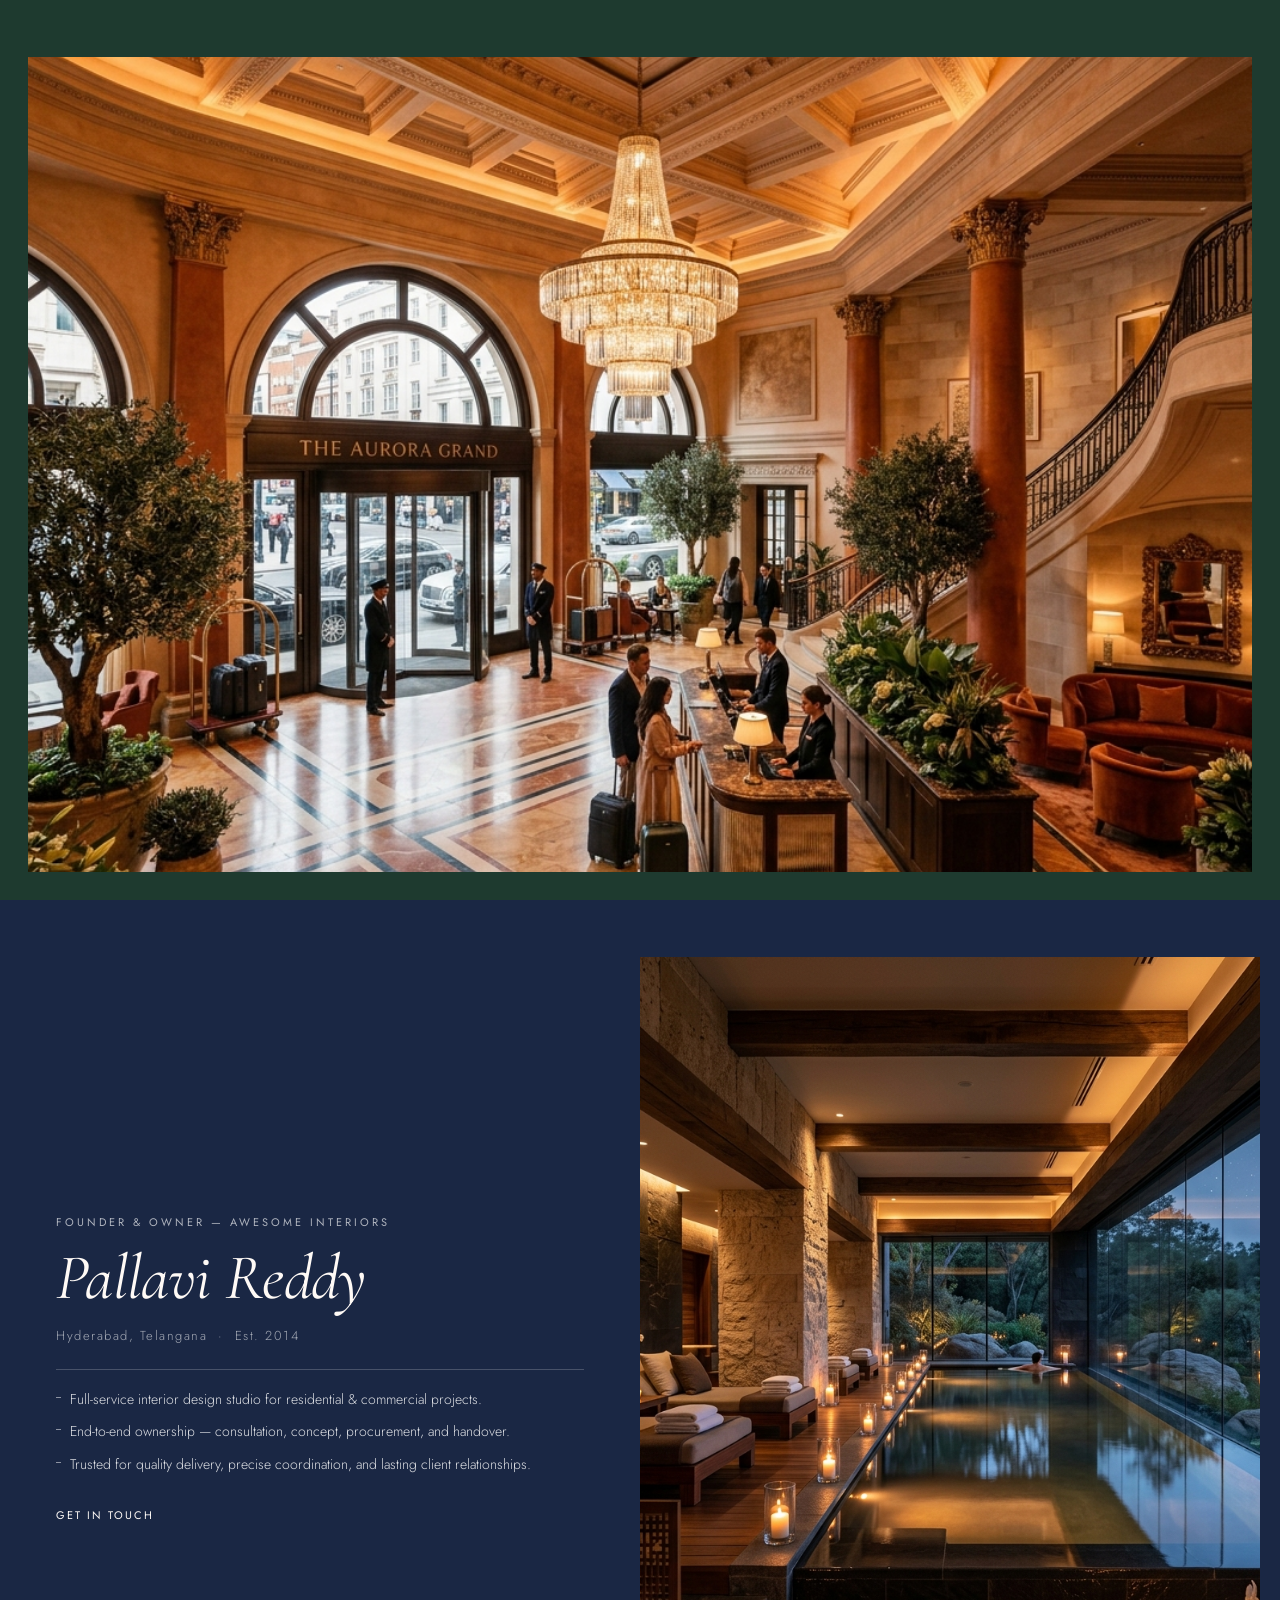
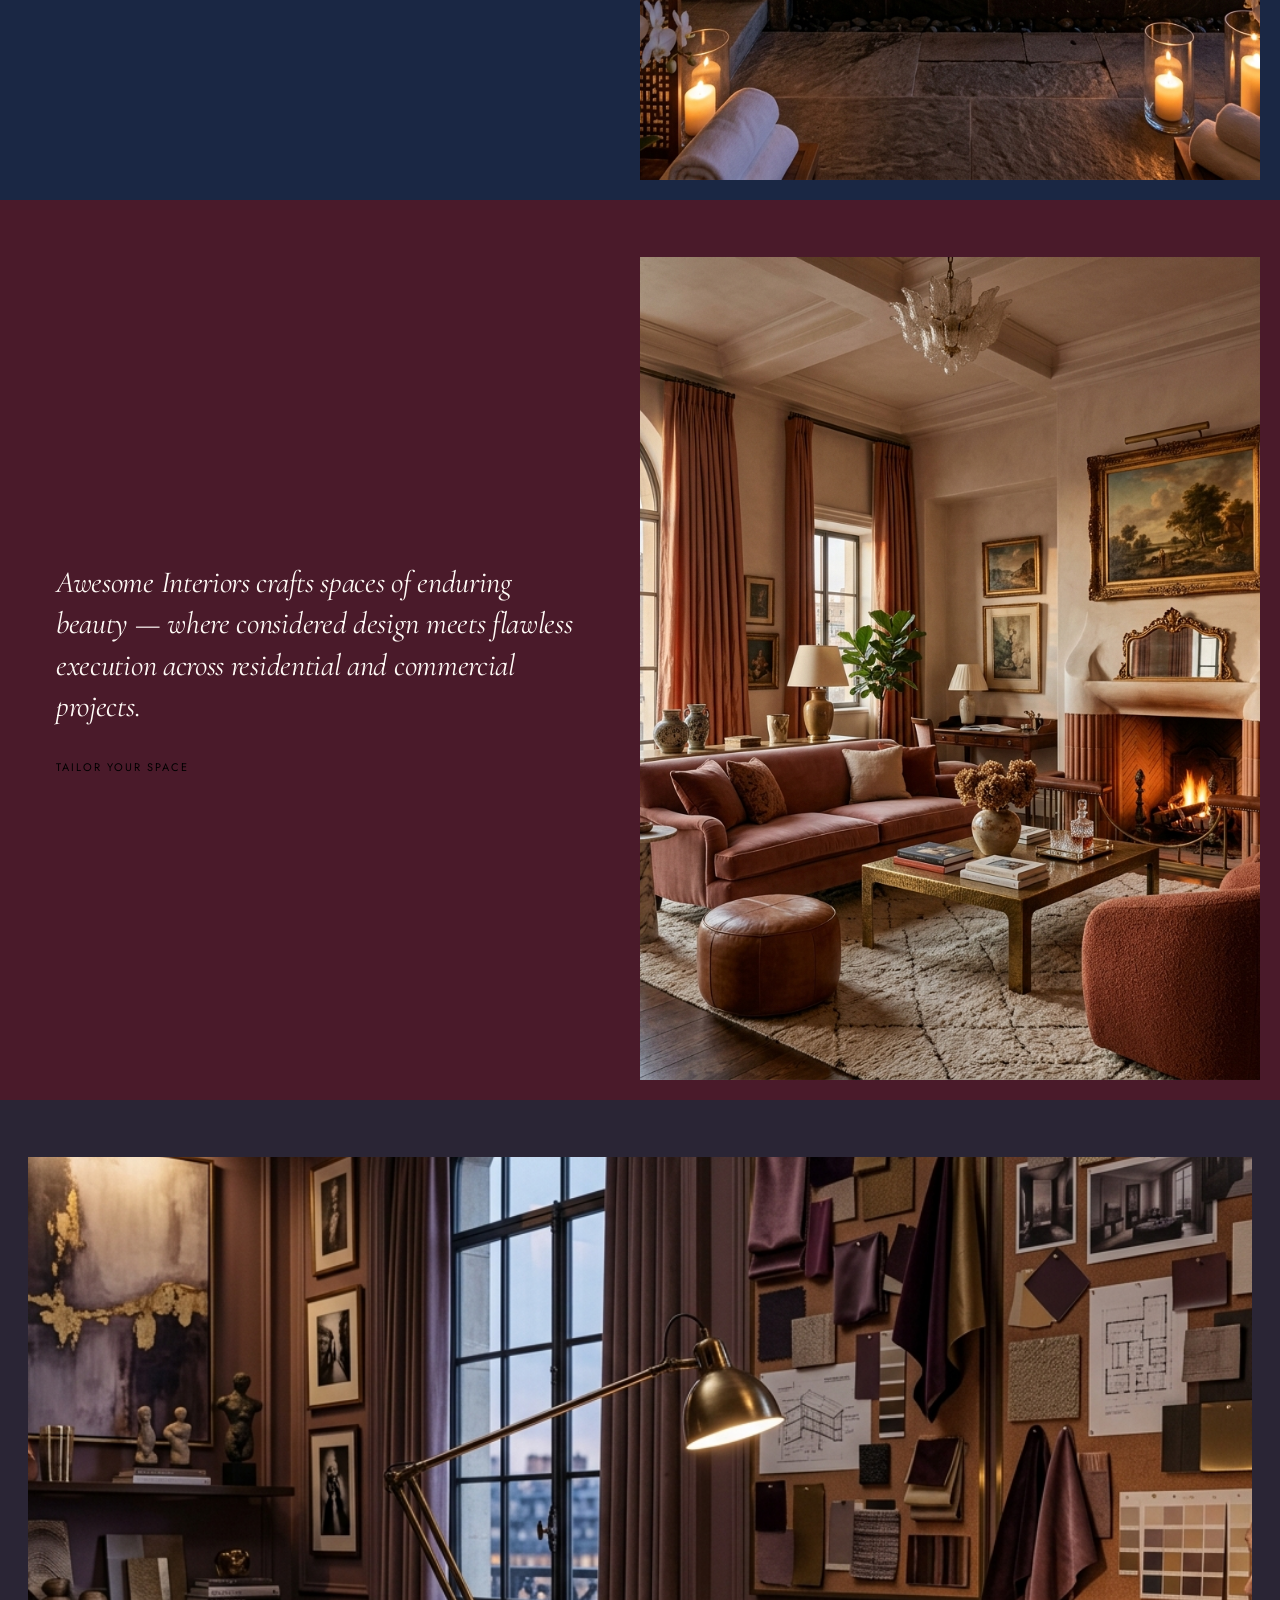
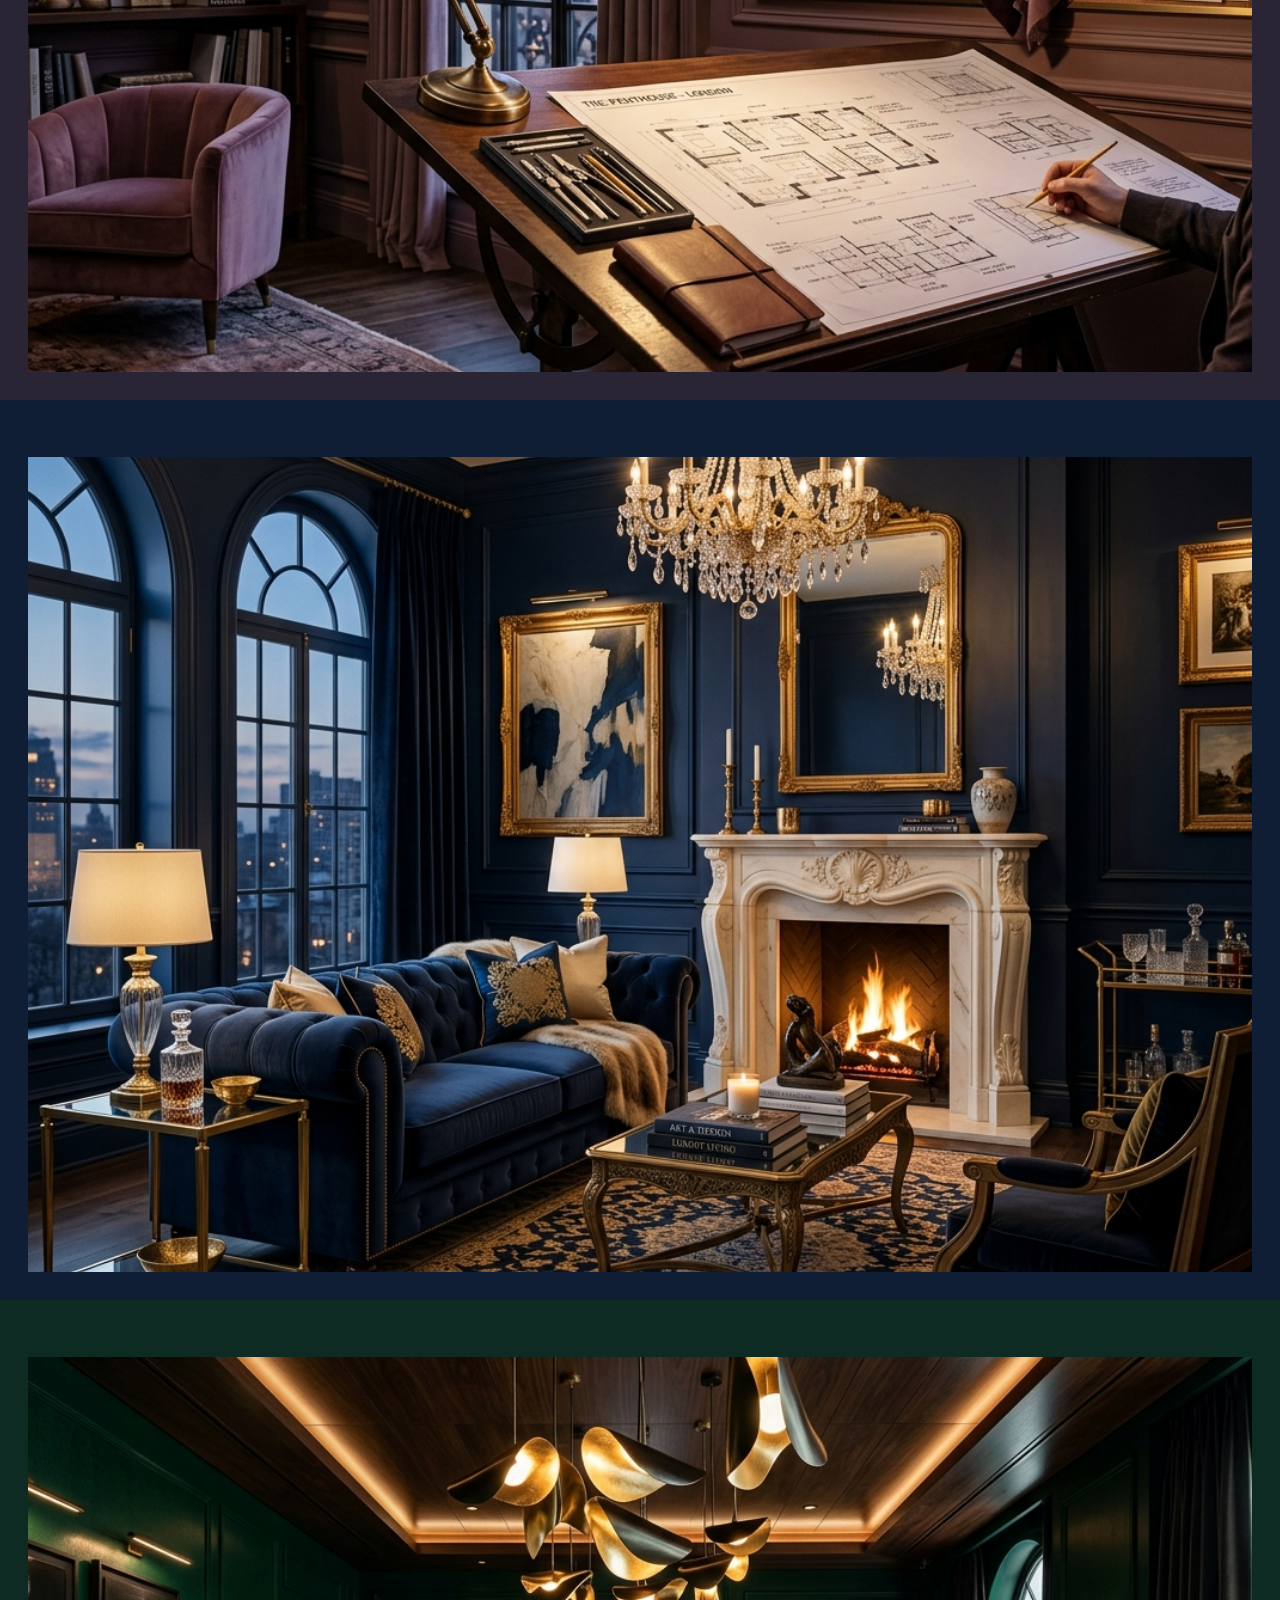
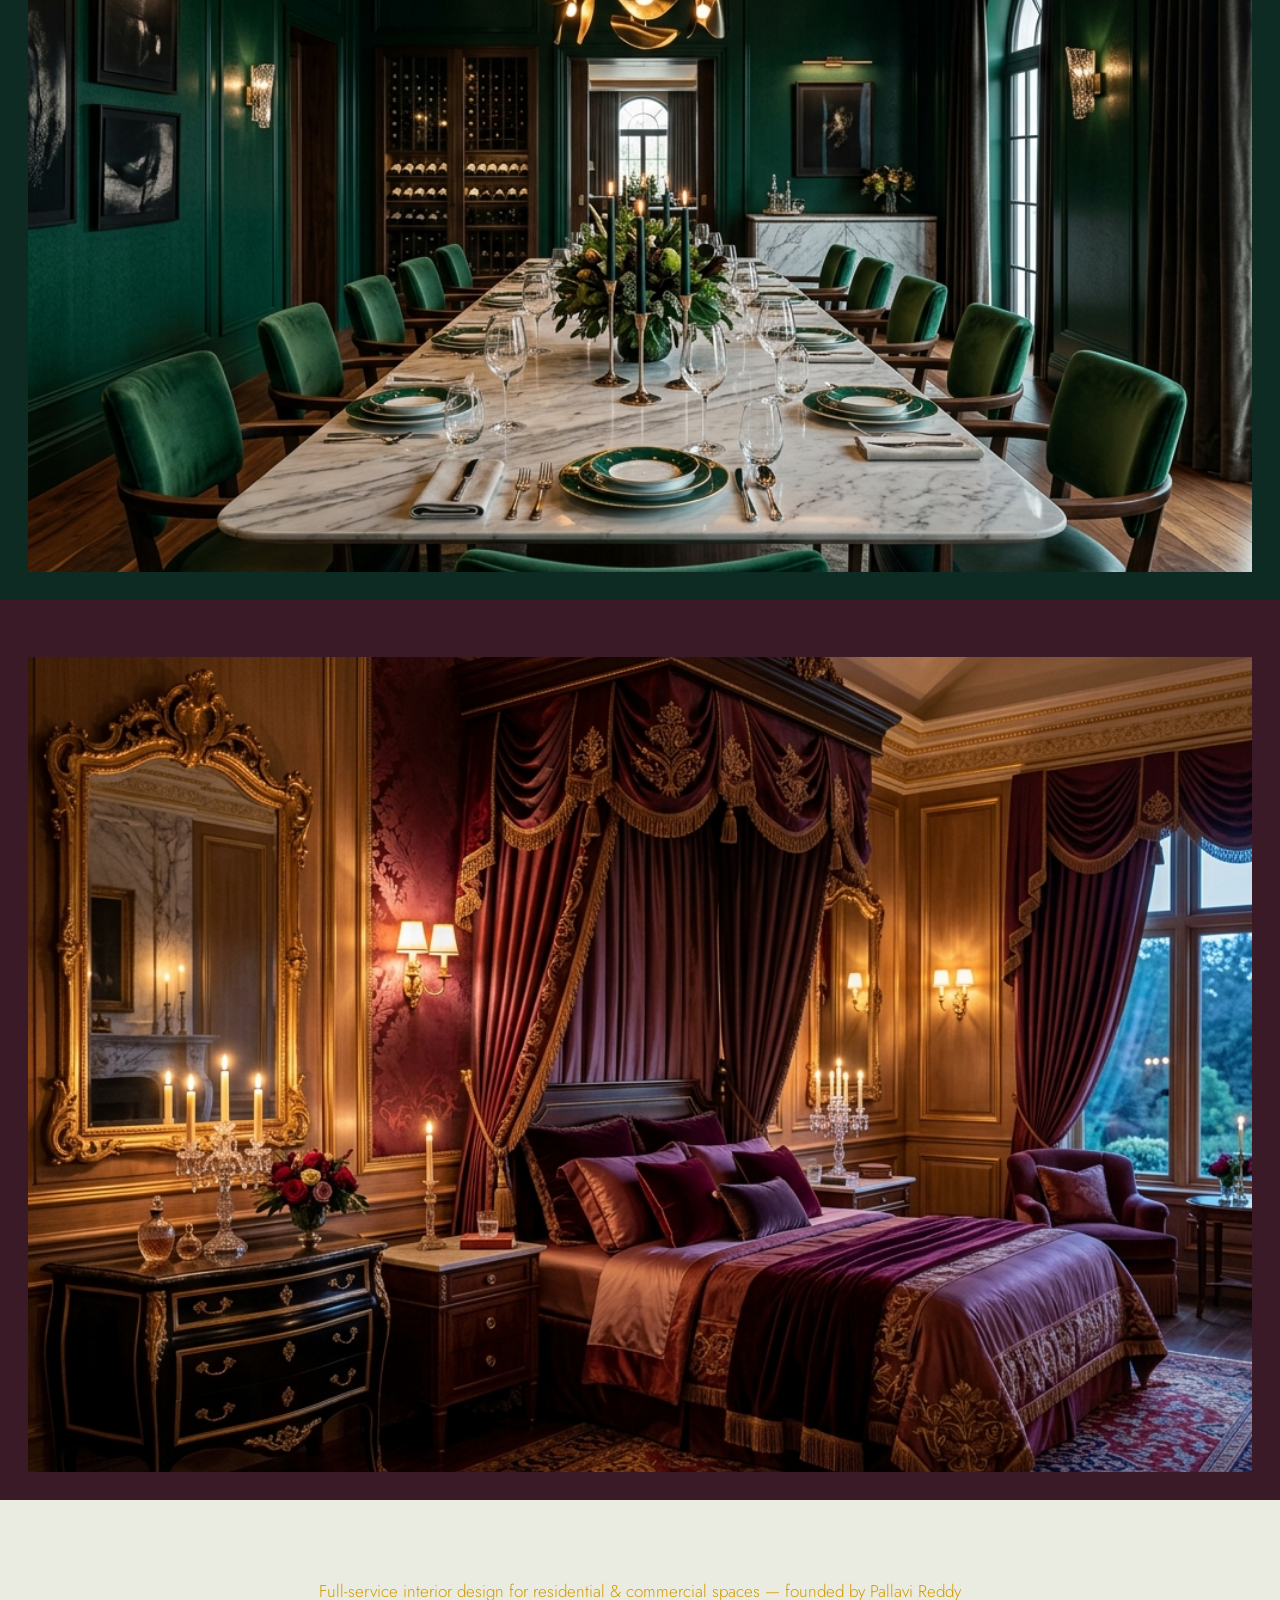
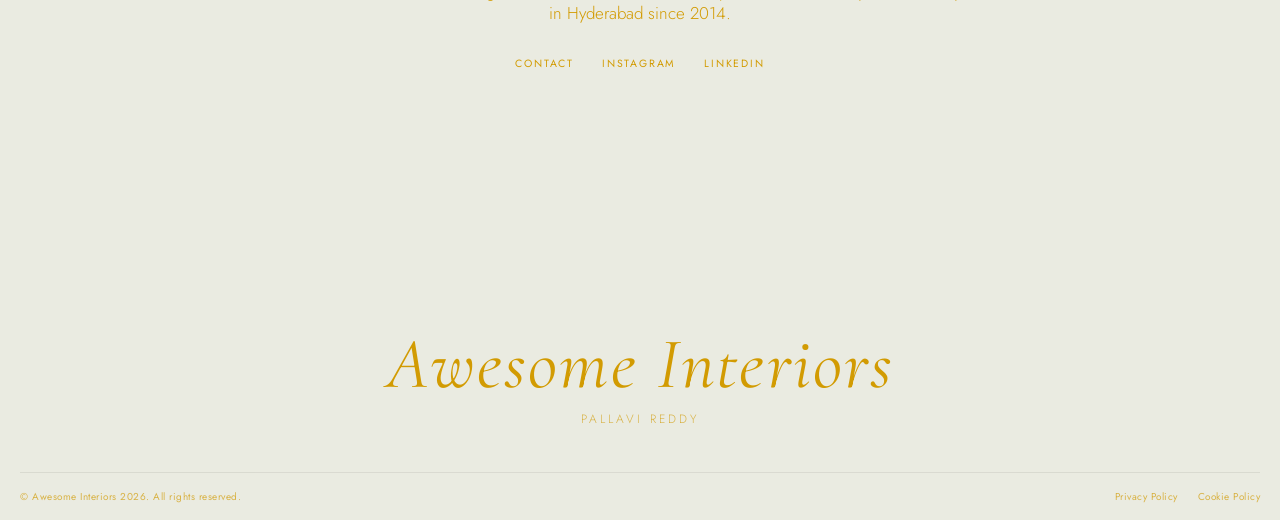
==== index.html @ 1c61d764 "Add files via upload" ====
<!DOCTYPE html>
<html lang="en">
<head>
  <meta charset="UTF-8"/>
  <meta name="viewport" content="width=device-width, initial-scale=1.0"/>
  <title>Luxury Interior Designers | Awesome Interiors | By Pallavi Reddy</title>
  <meta name="description" content="Awesome Interiors is a luxury award-winning interior design studio founded by Pallavi Reddy, specialising in contemporary residential &amp; commercial interior design worldwide."/>
  <meta property="og:title" content="Awesome Interiors"/>
  <meta property="og:description" content="Luxury interior design studio by Pallavi Reddy"/>
  <meta property="og:type" content="website"/>
  <link rel="preconnect" href="https://fonts.googleapis.com"/>
  <link rel="preconnect" href="https://fonts.gstatic.com" crossorigin/>
  <link href="https://fonts.googleapis.com/css2?family=Cormorant+Garamond:ital,wght@0,300;0,400;0,500;1,300;1,400&family=Jost:wght@300;400;500&display=swap" rel="stylesheet"/>
  <link rel="stylesheet" href="style.css"/>
  <script src="https://www.google.com/recaptcha/api.js" async defer></script>
</head>
<body>

  <!-- Rotate Overlay -->
  <div class="rotate-overlay"><p>Please rotate your device</p></div>

  <!-- Page Transition Overlay -->
  <div class="page-overlay" id="pageOverlay"></div>

  <!-- Loading Screen (Homepage only) -->
  <div class="loading-screen" id="loadingScreen">
    <div class="loading-logo-wrap loading-text-wrap">
      <div class="loading-brand-text">
        <span class="loading-brand-name">Awesome Interiors</span>
        <span class="loading-brand-sub">Pallavi Reddy</span>
      </div>
    </div>
  </div>

  <!-- HEADER -->
  <header class="site-header" id="siteHeader">
    <section class="header-inner">
      <div class="header-flex">
        <a class="header-logo-link" href="index.html" aria-label="Awesome Interiors Home Page">
          <div class="header-logo-text">
            <span class="logo-awesome">AWESOME</span><span class="logo-interiors">Interiors</span>
          </div>
          <div class="header-logo-byline">Pallavi Reddy</div>
        </a>
        <nav class="desktop-nav">
          <ul>
            <li><a class="nav-link" href="studio.html">Tailor Your Space</a></li>
            <li><a class="nav-link" href="projects.html">projects</a></li>
            <li><a class="nav-link" href="foundation.html">foundation</a></li>
            <li><a class="nav-link" href="contact.html">contact</a></li>
          </ul>
        </nav>
        <button class="hamburger" id="hamburger" aria-label="Open menu">
          <svg width="20" height="13" viewBox="0 0 20 13" fill="none"><line x1="20" y1="0.5" x2="0" y2="0.5" stroke="black"/><line x1="20" y1="6.5" x2="0" y2="6.5" stroke="black"/><line x1="20" y1="12.5" x2="0" y2="12.5" stroke="black"/></svg>
        </button>
      </div>
    </section>
  </header>

  <!-- MOBILE MENU -->
  <div class="mobile-menu" id="mobileMenu">
    <button class="mobile-menu-close" id="mobileClose" aria-label="Close menu">
      <svg width="18" height="18" viewBox="0 0 18 18" fill="none"><line x1="1" y1="1" x2="17" y2="17" stroke="black" stroke-width="1.5"/><line x1="17" y1="1" x2="1" y2="17" stroke="black" stroke-width="1.5"/></svg>
    </button>
    <nav>
      <ul>
        <li><a href="studio.html">Tailor Your Space</a></li>
        <li><a href="projects.html">Projects</a></li>
        <li><a href="foundation.html">Foundation</a></li>
        <li><a href="contact.html">Contact</a></li>
      </ul>
    </nav>
  </div>

  <!-- ============ PAGES ============ -->
  <main id="mainContent">

    <!-- ====== HOME PAGE ====== -->
    <div class="page page-home active" id="page-home">
      <section class="hero-section">

        <!-- Panel 1: Full image — deep forest green -->
        <div class="hero-panel" style="background:#1e3a2f; top:0;">
          <a class="hero-panel-link" href="projects.html">
            <div class="hero-inner" style="background:#1e3a2f;">
              <div class="hero-frame">
                <img src="images/image-main-1.png" alt="Luxury interior by Awesome Interiors" loading="eager"/>
              </div>
            </div>
          </a>
        </div>

        <!-- Panel 2: Split — About Pallavi Reddy — midnight navy -->
        <div class="hero-panel" style="background:#1a2744; top:57px;">
          <div class="split-panel">
            <div class="split-left founder-panel" style="background:#1a2744;">
              <div class="split-text">
                <div class="founder-content">
                  <span class="founder-eyebrow">Founder &amp; Owner &mdash; Awesome Interiors</span>
                  <h2 class="founder-name">Pallavi Reddy</h2>
                  <span class="founder-meta">Hyderabad, Telangana &nbsp;&middot;&nbsp; Est. 2014</span>
                  <ul class="founder-highlights">
                    <li>Full-service interior design studio for residential &amp; commercial projects.</li>
                    <li>End-to-end ownership &mdash; consultation, concept, procurement, and handover.</li>
                    <li>Trusted for quality delivery, precise coordination, and lasting client relationships.</li>
                  </ul>
                </div>
                <p class="cta-label"><a href="contact.html"><span>Get in Touch</span></a></p>
              </div>
            </div>
            <div class="split-right">
              <a href="contact.html">
                <img src="images/image-main-2.png" alt="Pallavi Reddy — Founder Awesome Interiors" loading="lazy"/>
              </a>
            </div>
          </div>
        </div>

        <!-- Panel 3: Split — About Awesome Interiors — deep burgundy -->
        <div class="hero-panel" style="background:#4a1a2a; top:57px;">
          <div class="split-panel">
            <div class="split-left" style="background:#4a1a2a;">
              <a class="split-link" href="studio.html">
                <div class="split-text">
                  <h2 class="noe-heading">Awesome Interiors crafts spaces of enduring beauty — where considered design meets flawless execution across residential and commercial projects.</h2>
                  <p class="cta-label"><span>Tailor Your Space</span></p>
                </div>
              </a>
            </div>
            <div class="split-right">
              <a href="studio.html">
                <img src="images/image-main-3.png" alt="Awesome Interiors signature project" loading="lazy"/>
              </a>
            </div>
          </div>
        </div>

        <!-- Panel 4: Full image — antique charcoal -->
        <div class="hero-panel" style="background:#2a2535; top:57px;">
          <a class="hero-panel-link" href="projects.html">
            <div class="hero-inner" style="background:#2a2535;">
              <div class="hero-frame">
                <img src="images/image-main-4.png" alt="Awesome Interiors project" loading="lazy"/>
              </div>
            </div>
          </a>
        </div>

        <!-- Panel 5: Full image — deep navy -->
        <div class="hero-panel" style="background:#0f1e35; top:57px;">
          <a class="hero-panel-link" href="projects.html">
            <div class="hero-inner" style="background:#0f1e35;">
              <div class="hero-frame">
                <img src="images/image-main-5.png" alt="Luxury living room by Awesome Interiors" loading="lazy"/>
              </div>
            </div>
          </a>
        </div>

        <!-- Panel 6: Full image — deep emerald -->
        <div class="hero-panel" style="background:#0d2b22; top:57px;">
          <a class="hero-panel-link" href="projects.html">
            <div class="hero-inner" style="background:#0d2b22;">
              <div class="hero-frame">
                <img src="images/image-main-6.png" alt="Luxury dining room by Awesome Interiors" loading="lazy"/>
              </div>
            </div>
          </a>
        </div>

        <!-- Panel 7: Full image — deep mahogany plum -->
        <div class="hero-panel" style="background:#3b1a28; top:57px;">
          <a class="hero-panel-link" href="projects.html">
            <div class="hero-inner" style="background:#3b1a28;">
              <div class="hero-frame">
                <img src="images/image-main-7.png" alt="Luxury bedroom by Awesome Interiors" loading="lazy"/>
              </div>
            </div>
          </a>
        </div>



      <!-- Home Footer -->
      <footer class="site-footer" style="background:#eaebe1; color:#d29b02;">
        <div class="footer-body">
          <p class="footer-tagline">Full-service interior design for residential &amp; commercial spaces — founded by Pallavi Reddy in Hyderabad since 2014.</p>
          <nav class="footer-nav">
            <ul>
              <li><a href="contact.html">contact</a></li>
              <li><a href="https://www.instagram.com/" target="_blank">Instagram</a></li>
              <li><a href="https://www.linkedin.com/" target="_blank">LinkedIn</a></li>
            </ul>
          </nav>
        </div>
        <div class="footer-logo-wrap">
          <div class="footer-brand-text">
            <span class="footer-brand-name">Awesome Interiors</span>
            <span class="footer-brand-sub">Pallavi Reddy</span>
          </div>
        </div>
        <div class="footer-bottom-bar">
          <span>© Awesome Interiors 2026. All rights reserved.</span>
          <div><a href="#">Privacy Policy</a> <a href="#">Cookie Policy</a></div>
        </div>
      </footer>
    </div>

    <!-- ====== STUDIO PAGE ====== -->
    <div class="page page-studio" id="page-studio">
      <div class="page-load-overlay" id="studio-overlay"></div>
      <div class="std-hero">
        <div class="std-hero-img-wrap fade-in-up">
          <img src="https://images.ctfassets.net/d77gr6488zre/IpIESpGCcqfzJqGWaIJ7y/5e276029cf069aa6f5345e7245328a6f/1_Studio__A.jpg?w=1980" alt="Studio"/>
          <div class="std-hero-caption fade-left">
            <h1 class="noe-heading white-text">David Collins Studio is an internationally renowned luxury interior design and architecture practice, based in London and working across the world.<br/><br/>The Studio works with luxury and heritage brands that represent the best in their field, as well as a select number of private clients that share an obsession with detail, craft and refinement.</h1>
          </div>
        </div>
      </div>

      <!-- Sidebar tabs (desktop) -->
      <div class="studio-sidebar-nav">
        <ul>
          <li class="studio-tab active" data-section="story">STORY</li>
          <li class="studio-tab" data-section="team">TEAM</li>
          <li class="studio-tab" data-section="founders">FOUNDERS</li>
          <li class="studio-tab" data-section="careers">CAREERS</li>
        </ul>
      </div>

      <!-- Mobile tab bar -->
      <div class="studio-mobile-tabs">
        <ul>
          <li class="studio-tab active" data-section="story">STORY</li>
          <li class="studio-tab" data-section="team">TEAM</li>
          <li class="studio-tab" data-section="founders">FOUNDERS</li>
          <li class="studio-tab" data-section="careers">CAREERS</li>
        </ul>
      </div>

      <!-- STORY SECTION -->
      <section class="studio-section" id="section-story" style="background:#ebe7da;">
        <div class="studio-section-inner">
          <div class="studio-text-block">
            <h2 class="noe-heading">Story</h2>
            <div class="body-text">
              <p>Perhaps best known for its London signature restaurant and bar projects, The Studio delivers industry-leading interior architecture and design within the hospitality sector. David Collins Studio is the design firm behind much iconic projects such as The Wolseley and Bob Bob Ricard, and award-winning bars The Artesian – winner of World's 50 Best Bars for four consecutive years – and The Connaught Bar – which has featured annually on the same prestigious list since 2010.<br/><br/>The Studio works with global luxury fashion and accessories brands, including worldwide store roll-outs for Jimmy Choo, Alexander McQueen and Vivienne Westwood. David Collins Studio excels at decoding complex brands, distilling their core pillars, and translating them into physical spaces – an expertise reflected in its iconic projects for world-leading international clients.<br/><br/>Its residential portfolio spans private client homes, where discretion is paramount, and developer-led projects, including amenity spaces, clubhouses, and show apartments across the globe.<br/><br/>Since delivering its first full-scope hotel design projects for The London Hotels in New York City and West Hollywood, The Studio has collaborated with renowned luxury hotel brands Fontainebleau, Four Seasons, and Anantara, and resort destinations Gleneagles and Delaire Graff Estate. The Studio also designed the award-winning Mandarin Oriental Msheireb Downtown in Doha, the brand's first hotel in the Middle East, and the Nobu Hotel London Portman Square.<br/><br/>In 2024, David Collins Studio launched its largest maritime project to date, collaborating with Cunard on their newest luxury cruise ship, Queen Anne.</p>
            </div>
          </div>
          <div class="studio-quote-block">
            <blockquote class="noe-heading">"David Collins Studio redesigned the interiors of some of London's most opulent and historic hotel bars and restaurants in a style redolent of their classic charm and decadence, infused with a modern aesthetic and lightened by a great sense of fun."</blockquote>
            <cite>The Times</cite>
          </div>
        </div>

        <div class="studio-image-full">
          <img src="https://images.ctfassets.net/d77gr6488zre/7GEIEhq6zwgy84G8E5RPe1/023aa2fe1d22b5f745d6f7175a46deb1/3_Studio_B.jpg?w=1980" alt="Studio interior" loading="lazy"/>
        </div>
      </section>

      <!-- TEAM SECTION -->
      <section class="studio-section" id="section-team" style="background:#fffaf7;">
        <div class="studio-section-inner">
          <div class="studio-text-block">
            <h2 class="noe-heading">Team</h2>
            <div class="body-text">
              <p>David Collins Studio attracts and fosters industry-leading interior designers.<br/><br/>United by an obsession with detail, a team of 55 people sit across commercial, residential, FF&amp;E and business teams.<br/><br/>The Studio also employs several qualified architects, furniture and product designers, visualisers and artists. The creative team is supported by an expert operations business staff, including an in-house marketing and communications team, human resources, resource management, and finance department.</p>
            </div>
          </div>
        </div>

        <div class="team-grid">
          <div class="team-card-wrap">
            <div class="team-card hover-zoom">
              <img src="https://images.ctfassets.net/d77gr6488zre/7qcX32tqlcQXs109PFoUcc/e62f8f0be4f6c63344eace565412fdab/Simon_Rawlings.jpg?w=330" alt="Simon Rawlings" loading="lazy"/>
            </div>
            <p class="team-name">Simon Rawlings</p>
            <p class="team-role">Chief Creative Officer</p>
          </div>
          <div class="team-card-wrap">
            <div class="team-card hover-zoom">
              <img src="https://images.ctfassets.net/d77gr6488zre/4Kq50SuIosRcaInAXt6yLk/2d0ee980ce3a934d7993c4cda2bdee41/Marco_Ginex.jpg?w=330" alt="Marco Ginex" loading="lazy"/>
            </div>
            <p class="team-name">Marco Ginex</p>
            <p class="team-role">Design Director</p>
          </div>
          <div class="team-card-wrap">
            <div class="team-card hover-zoom">
              <img src="https://images.ctfassets.net/d77gr6488zre/1jfHKUPJx0uU3xndJtiQCY/b197225f89e684b236e20eb8d201957c/Roslyn_Keet.jpg?w=330" alt="Roslyn Keet" loading="lazy"/>
            </div>
            <p class="team-name">Roslyn Keet</p>
            <p class="team-role">Design Director</p>
          </div>
          <div class="team-card-wrap">
            <div class="team-card hover-zoom">
              <img src="https://images.ctfassets.net/d77gr6488zre/737lLXzE61rHMlVxSWnwF2/cffaf5788cf62e05f630ac3c431f43bc/Lewis_Taylor.jpg?w=330" alt="Lewis Taylor" loading="lazy"/>
            </div>
            <p class="team-name">Lewis Taylor</p>
            <p class="team-role">Design Director</p>
          </div>
          <div class="team-card-wrap">
            <div class="team-card hover-zoom">
              <img src="https://images.ctfassets.net/d77gr6488zre/4pwRRyZ1r0xWqtxpTkOr75/fdd1ad8e4afa47ca7055e5a6c0f756f0/Iain_Watson_Colour.jpg?w=330" alt="Iain Watson" loading="lazy"/>
            </div>
            <p class="team-name">Iain Watson</p>
            <p class="team-role">Chief Executive Officer</p>
          </div>
          <div class="team-card-wrap">
            <div class="team-card hover-zoom">
              <img src="https://images.ctfassets.net/d77gr6488zre/2NOm4xYLtD6EKJJnwDQXEJ/b08066e24f56b1dcf897ad6355bb5ddc/David_Goodman_Colour.jpg?w=330" alt="David Goodman" loading="lazy"/>
            </div>
            <p class="team-name">David Goodman</p>
            <p class="team-role">Chief Operating Officer</p>
          </div>
        </div>
      </section>

      <!-- FOUNDERS SECTION -->
      <section class="studio-section" id="section-founders" style="background:#ebe7da;">
        <div class="studio-section-inner">
          <div class="studio-text-block">
            <h2 class="noe-heading">Founders</h2>
            <div class="body-text">
              <p>David Collins (1956–2013) was an internationally celebrated interior designer, widely regarded as one of the most influential forces in contemporary luxury hospitality and retail design. Born in Dublin, he founded David Collins Studio in London in 1985, establishing a practice renowned for its distinctive fusion of classicism and modernity, its extraordinary attention to detail, and its ability to create spaces of immense beauty and atmosphere.<br/><br/>His work was characterised by a bold use of colour, a deep understanding of materials and craftsmanship, and a gift for storytelling through design. From the iconic Blue Bar at The Berkeley to the landmark Wolseley restaurant, Collins created some of the most celebrated interiors of his generation. His retail projects for clients including Georgio Armani, Cartier and Vivienne Westwood demonstrated the same commitment to quality and innovation that defined his hospitality work.</p>
            </div>
          </div>
        </div>
        <div class="founders-image-grid">
          <div class="founders-img hover-zoom">
            <img src="https://images.ctfassets.net/d77gr6488zre/72ttV8BAIaFp54bicYknfO/d5aaa3ed31289b2e8d70cd1221876ab7/2_Studio_B.jpg?w=1980" alt="David Collins" loading="lazy"/>
          </div>
        </div>
      </section>

      <!-- CAREERS SECTION -->
      <section class="studio-section" id="section-careers" style="background:#fffaf7;">
        <div class="studio-section-inner">
          <div class="studio-text-block">
            <h2 class="noe-heading">Careers</h2>
            <div class="body-text">
              <p>David Collins Studio is always interested in hearing from talented, passionate and driven individuals who share our obsession with design excellence and craftsmanship.<br/><br/>We offer a dynamic and creative working environment, collaborative culture and the opportunity to work on some of the world's most prestigious and exciting interior design projects.<br/><br/>For information on current vacancies, please visit our LinkedIn page or email us at <a href="mailto:studio@davidcollins.studio">studio@davidcollins.studio</a></p>
            </div>
            <a class="cta-label" href="https://www.linkedin.com/company/david-collins-studio/jobs/" target="_blank"><span>View Open Positions</span></a>
          </div>
        </div>
      </section>

      <!-- Studio Footer -->
      <footer class="site-footer" style="background:#ebe7da; color:#d29b02;">
        <div class="footer-body">
          <p class="footer-tagline">Over four decades of experience crafting luxury interior architecture and product design across hospitality, residential and retail worldwide.</p>
          <nav class="footer-nav">
            <ul>
              <li><a href="#" data-page="contact">contact</a></li>
              <li><a href="https://www.linkedin.com/company/david-collins-studio/jobs/" target="_blank">careers</a></li>
              <li><a href="#">esg</a></li>
              <li><a href="#">newsletter</a></li>
            </ul>
            <div class="footer-social">
              <a href="https://www.instagram.com/davidcollinsstudio/" target="_blank">Instagram</a>
              <a href="https://www.linkedin.com/company/david-collins-studio" target="_blank">Linkedin</a>
            </div>
          </nav>
        </div>
        <div class="footer-logo-wrap">
          <svg viewBox="0 0 406 205" fill="none" xmlns="http://www.w3.org/2000/svg">
            <path d="M120.253 103.588C119.03 106.476 117.335 108.967 115.168 111.074C113.001 113.175 110.464 114.839 107.546 116.062C104.628 117.285 101.507 117.899 98.1825 117.899C94.8585 117.899 91.7679 117.285 88.9107 116.062C86.0535 114.839 83.5618 113.175 81.4303 111.074C79.2938 108.973 77.6191 106.476 76.3961 103.588C75.173 100.7 74.559 97.595 74.559 94.271C74.559 90.947 75.173 87.841 76.3961 84.953C77.6191 82.066 79.2989 79.543 81.4303 77.376C83.5618 75.209 86.0586 73.514 88.9107 72.291C91.7679 71.068 94.8534 70.454 98.1825 70.454C101.512 70.454 104.628 71.068 107.546 72.291C110.464 73.514 113.006 75.209 115.168 77.376C117.335 79.543 119.025 82.066 120.253 84.953C121.476 87.841 122.09 90.947 122.09 94.271C122.09 97.595 121.476 100.7 120.253 103.588ZM131.875 94.271C131.875 89.627 130.992 85.283 129.236 81.233C127.475 77.184 125.074 73.657 122.024 70.642C118.979 67.633 115.412 65.247 111.326 63.486C107.241 61.731 102.877 60.853 98.2282 60.853C93.5796 60.853 89.2253 61.731 85.1756 63.486C81.1208 65.242 77.5887 67.628 74.5742 70.642C71.5597 73.651 69.1694 77.184 67.4085 81.233C65.6475 85.278 64.7695 89.627 64.7695 94.271C64.7695 98.914 65.6475 103.258 67.4085 107.308C69.1694 111.358 71.5546 114.885 74.5742 117.894C77.5887 120.904 81.1258 123.289 85.1756 125.05C89.2304 126.806 93.5796 127.684 98.2282 127.684C102.877 127.684 107.246 126.806 111.326 125.05C115.412 123.294 118.979 120.909 122.024 117.894C125.069 114.88 127.475 111.353 129.236 107.308C130.997 103.258 131.875 98.914 131.875 94.271Z" fill="#d29b02"/>
            <path d="M249.86 156.722C250.383 155.6 250.972 154.738 251.621 154.139C252.367 153.438 253.24 152.966 254.24 152.718H235.234C236.183 152.966 237.031 153.443 237.777 154.139C238.426 154.738 239.025 155.61 239.573 156.757C240.122 157.904 240.396 159.452 240.396 161.396V194.621C240.396 196.519 240.122 198.026 239.573 199.148C239.025 200.269 238.426 201.132 237.777 201.731C237.031 202.431 236.178 202.903 235.234 203.152H254.24C253.24 202.903 252.367 202.431 251.621 201.731C250.972 201.132 250.388 200.269 249.86 199.148C249.337 198.026 249.074 196.519 249.074 194.621V161.249C249.074 159.356 249.337 157.843 249.86 156.722Z" fill="#d29b02"/>
          </svg>
        </div>
        <div class="footer-bottom-bar">
          <span>© David Collins Studio 2024. All rights reserved.</span>
          <div><a href="#">Privacy Policy</a> <a href="#">Cookie Policy</a></div>
        </div>
      </footer>
    </div>

    <!-- ====== PROJECTS PAGE ====== -->
    <div class="page page-projects" id="page-projects">
      <div class="projects-hero" style="background:#eaebe1;">
        <div class="projects-hero-text">
          <h1 class="noe-heading reveal-bottom">Discover a selection of The Studio's finest works.</h1>
        </div>

        <!-- Category Filter -->
        <div class="projects-filter-wrap">
          <ul class="projects-filter">
            <li><button class="filter-btn active" data-filter="all">highlights</button></li>
            <li><button class="filter-btn" data-filter="hospitality">hospitality</button></li>
            <li><button class="filter-btn" data-filter="hotels">hotels</button></li>
            <li><button class="filter-btn" data-filter="residential">residential</button></li>
            <li><button class="filter-btn" data-filter="retail">retail</button></li>
            <li><button class="filter-btn" data-filter="maritime">maritime</button></li>
            <li><button class="filter-btn" data-filter="products">products</button></li>
          </ul>
        </div>

        <!-- Projects Grid -->
        <div class="projects-grid" id="projectsGrid">

          <a class="project-item" href="#" data-category="hotels" data-page-target="project-detail" data-project="spa-delaire-graff">
            <div class="project-img-wrap hover-zoom">
              <img src="https://images.ctfassets.net/d77gr6488zre/6kb1sZWe2BWcakxmMslZkr/a1b635dd44263b7ba799e055e5556a69/A._Desktop_Projects_Page_Thumbnail.jpg?w=1200" alt="Spa at Delaire Graff" loading="lazy"/>
            </div>
            <div class="project-info">
              <p class="project-name">Spa at Delaire Graff, Stellenbosch</p>
              <p class="project-cat">Hotels</p>
            </div>
          </a>

          <a class="project-item" href="#" data-category="hospitality" data-page-target="project-detail" data-project="crying-tiger">
            <div class="project-img-wrap hover-zoom">
              <img src="https://images.ctfassets.net/d77gr6488zre/7zuUhVoIjiQqfiy7HcydaC/88c0b7501e1894920731e51a8a92eee3/A._Desktop_Projects_Page_Thumbnail__2_.jpg?w=1200" alt="Crying Tiger" loading="lazy"/>
            </div>
            <div class="project-info">
              <p class="project-name">Crying Tiger, Chicago</p>
              <p class="project-cat">Hospitality</p>
            </div>
          </a>

          <a class="project-item" href="#" data-category="hospitality" data-page-target="project-detail" data-project="winery-delaire">
            <div class="project-img-wrap hover-zoom">
              <img src="https://images.ctfassets.net/d77gr6488zre/C8FqAHQrAEIrCnwmBVUGZ/4e53a35e55e812ddea50bf16ad787328/A._Desktop_Projects_Page_Thumbnail__1_.jpg?w=1200" alt="Winery at Delaire Graff" loading="lazy"/>
            </div>
            <div class="project-info">
              <p class="project-name">Winery at Delaire Graff Estate, South Africa</p>
              <p class="project-cat">Hospitality</p>
            </div>
          </a>

          <a class="project-item" href="#" data-category="hotels" data-page-target="project-detail" data-project="wynn-palace">
            <div class="project-img-wrap hover-zoom">
              <img src="https://images.ctfassets.net/d77gr6488zre/6DwIWAyMi5c5CzselMmjZr/95633aa512bbfe473fcc547c63ba5fae/A._Desktop_Projects_Page_Thumbnail.jpg?w=1200" alt="Gourmet Pavilion at Wynn Palace" loading="lazy"/>
            </div>
            <div class="project-info">
              <p class="project-name">Gourmet Pavilion at Wynn Palace Cotai, Macau</p>
              <p class="project-cat">Hotels</p>
            </div>
          </a>

          <a class="project-item" href="#" data-category="products" data-page-target="project-detail" data-project="promemoria">
            <div class="project-img-wrap hover-zoom">
              <img src="https://images.ctfassets.net/d77gr6488zre/7zajngXC0EWkBPXwJ4tU3E/7e77ea825b2fde1cce4f02be99752b49/A._Desktop_Projects_Page_Thumbnail.jpg?w=1200" alt="The London Collection for Promemoria" loading="lazy"/>
            </div>
            <div class="project-info">
              <p class="project-name">The London Collection Act II for Promemoria, Milan</p>
              <p class="project-cat">Products</p>
            </div>
          </a>

          <a class="project-item" href="#" data-category="hospitality" data-page-target="project-detail" data-project="tre-dita">
            <div class="project-img-wrap hover-zoom">
              <img src="https://images.ctfassets.net/d77gr6488zre/ogK128lRlxo9i8EAr0hLo/43ece2e6e7cced0656c483190abebc02/8_Tre_Dita_Thumbnail_E.jpg?w=1200" alt="Tre Dita" loading="lazy"/>
            </div>
            <div class="project-info">
              <p class="project-name">Tre Dita, Chicago</p>
              <p class="project-cat">Hospitality</p>
            </div>
          </a>

          <a class="project-item" href="#" data-category="hotels" data-page-target="project-detail" data-project="fontainebleau">
            <div class="project-img-wrap hover-zoom">
              <img src="https://images.ctfassets.net/d77gr6488zre/4OOdmUfi34fF8FLUrP301q/ee698838cf88d22140d3388dfcdbb8cd/6_Fontainebleau_Las_Vegas_Thumbnail_E.jpg?w=1200" alt="Fontainebleau Las Vegas" loading="lazy"/>
            </div>
            <div class="project-info">
              <p class="project-name">Fontainebleau Las Vegas, Nevada</p>
              <p class="project-cat">Hotels</p>
            </div>
          </a>

          <a class="project-item" href="#" data-category="hospitality" data-page-target="project-detail" data-project="cafe-paris">
            <div class="project-img-wrap hover-zoom">
              <img src="https://images.ctfassets.net/d77gr6488zre/1ZPSfYv7pbhC7mP5uxmu9I/0076e3b62b57728ea0963a7ca8a3aafb/A._Desktop_Projects_Page_Thumbnail__1_.jpg?w=1200" alt="Café de Paris Monte-Carlo" loading="lazy"/>
            </div>
            <div class="project-info">
              <p class="project-name">Café de Paris Monte-Carlo, Monaco</p>
              <p class="project-cat">Hospitality</p>
            </div>
          </a>

          <a class="project-item" href="#" data-category="residential" data-page-target="project-detail" data-project="owners-villa">
            <div class="project-img-wrap hover-zoom">
              <video autoplay loop muted playsinline>
                <source src="https://videos.ctfassets.net/d77gr6488zre/2hFtGUYJA7RSDNGHwBnYMM/5acc76fe28953af8a29fb4aeb9d2d113/Delaire_Graff_terrace_short.mp4" type="video/mp4"/>
              </video>
            </div>
            <div class="project-info">
              <p class="project-name">Owner's Villa at Delaire Graff, Stellenbosch</p>
              <p class="project-cat">Residential</p>
            </div>
          </a>

          <a class="project-item" href="#" data-category="hotels" data-page-target="project-detail" data-project="anantara">
            <div class="project-img-wrap hover-zoom">
              <img src="https://images.ctfassets.net/d77gr6488zre/3rfNYJ4ldHXs6p0e6JzAqv/df054581b4f69e3173fe50be8e530c23/10_Anantara_Thumbnail_E.jpg?w=1200" alt="Anantara Plaza Nice Hotel" loading="lazy"/>
            </div>
            <div class="project-info">
              <p class="project-name">Anantara Plaza Nice Hotel, Côte d'Azur</p>
              <p class="project-cat">Hotels</p>
            </div>
          </a>

          <a class="project-item" href="#" data-category="residential" data-page-target="project-detail" data-project="belgravia">
            <div class="project-img-wrap hover-zoom">
              <img src="https://images.ctfassets.net/d77gr6488zre/2Cc0QLuqCbUsHmJgKGL7vb/1ea5a617e8a00d3414613354cec917da/Lygon_House_Thumbnail_E.jpg?w=1200" alt="Private home Belgravia" loading="lazy"/>
            </div>
            <div class="project-info">
              <p class="project-name">Private home Belgravia, London</p>
              <p class="project-cat">Residential</p>
            </div>
          </a>

          <a class="project-item" href="#" data-category="retail" data-page-target="project-detail" data-project="harrods">
            <div class="project-img-wrap hover-zoom">
              <img src="https://images.ctfassets.net/d77gr6488zre/2r11EnrUB1fJ2pYZXawo6o/749b5ce70c581cf653fe978625ee7ad9/Harrods_Mens_Super_E_tHUMBNAIL.jpg?w=1200" alt="Harrods Mens Superbrands" loading="lazy"/>
            </div>
            <div class="project-info">
              <p class="project-name">Harrods Mens' Superbrands, London</p>
              <p class="project-cat">Retail</p>
            </div>
          </a>

          <a class="project-item" href="#" data-category="maritime" data-page-target="project-detail" data-project="queen-anne">
            <div class="project-img-wrap hover-zoom">
              <img src="https://images.ctfassets.net/d77gr6488zre/6JWCsGNNMLo3Vi1gawqxLm/8ca99f62705e2455e446bfbf70f50cc1/E_Thumbnail__1_.jpg?w=1200" alt="Queen Anne by Cunard" loading="lazy"/>
            </div>
            <div class="project-info">
              <p class="project-name">Queen Anne by Cunard, Southampton</p>
              <p class="project-cat">Maritime</p>
            </div>
          </a>

        </div>

        <!-- Projects bottom CTA -->
        <div class="projects-cta-block">
          <p class="body-text center-text">Explore a curated selection of our visionary interiors by sector, designed with timeless elegance and sublime craftsmanship.</p>
          <a class="cta-label" href="#" data-page="contact"><span>CONTACT US</span></a>
        </div>
      </div>

      <!-- Projects Footer -->
      <footer class="site-footer" style="background:#eaebe1; color:#d29b02;">
        <div class="footer-body">
          <p class="footer-tagline">Over four decades of experience crafting luxury interior architecture and product design across hospitality, residential and retail worldwide.</p>
          <nav class="footer-nav">
            <ul>
              <li><a href="#" data-page="contact">contact</a></li>
              <li><a href="https://www.linkedin.com/company/david-collins-studio/jobs/" target="_blank">careers</a></li>
              <li><a href="#">esg</a></li>
              <li><a href="#">newsletter</a></li>
            </ul>
            <div class="footer-social">
              <a href="https://www.instagram.com/davidcollinsstudio/" target="_blank">Instagram</a>
              <a href="https://www.linkedin.com/company/david-collins-studio" target="_blank">Linkedin</a>
            </div>
          </nav>
        </div>
        <div class="footer-logo-wrap">
          <svg viewBox="0 0 406 205" fill="none" xmlns="http://www.w3.org/2000/svg">
            <path d="M120.253 103.588C119.03 106.476 117.335 108.967 115.168 111.074C113.001 113.175 110.464 114.839 107.546 116.062C104.628 117.285 101.507 117.899 98.1825 117.899C94.8585 117.899 91.7679 117.285 88.9107 116.062C86.0535 114.839 83.5618 113.175 81.4303 111.074C79.2938 108.973 77.6191 106.476 76.3961 103.588C75.173 100.7 74.559 97.595 74.559 94.271C74.559 90.947 75.173 87.841 76.3961 84.953C77.6191 82.066 79.2989 79.543 81.4303 77.376C83.5618 75.209 86.0586 73.514 88.9107 72.291C91.7679 71.068 94.8534 70.454 98.1825 70.454C101.512 70.454 104.628 71.068 107.546 72.291C110.464 73.514 113.006 75.209 115.168 77.376C117.335 79.543 119.025 82.066 120.253 84.953C121.476 87.841 122.09 90.947 122.09 94.271C122.09 97.595 121.476 100.7 120.253 103.588ZM131.875 94.271C131.875 89.627 130.992 85.283 129.236 81.233C127.475 77.184 125.074 73.657 122.024 70.642C118.979 67.633 115.412 65.247 111.326 63.486C107.241 61.731 102.877 60.853 98.2282 60.853C93.5796 60.853 89.2253 61.731 85.1756 63.486C81.1208 65.242 77.5887 67.628 74.5742 70.642C71.5597 73.651 69.1694 77.184 67.4085 81.233C65.6475 85.278 64.7695 89.627 64.7695 94.271C64.7695 98.914 65.6475 103.258 67.4085 107.308C69.1694 111.358 71.5546 114.885 74.5742 117.894C77.5887 120.904 81.1258 123.289 85.1756 125.05C89.2304 126.806 93.5796 127.684 98.2282 127.684C102.877 127.684 107.246 126.806 111.326 125.05C115.412 123.294 118.979 120.909 122.024 117.894C125.069 114.88 127.475 111.353 129.236 107.308C130.997 103.258 131.875 98.914 131.875 94.271Z" fill="#d29b02"/>
            <path d="M249.86 156.722C250.383 155.6 250.972 154.738 251.621 154.139C252.367 153.438 253.24 152.966 254.24 152.718H235.234C236.183 152.966 237.031 153.443 237.777 154.139C238.426 154.738 239.025 155.61 239.573 156.757C240.122 157.904 240.396 159.452 240.396 161.396V194.621C240.396 196.519 240.122 198.026 239.573 199.148C239.025 200.269 238.426 201.132 237.777 201.731C237.031 202.431 236.178 202.903 235.234 203.152H254.24C253.24 202.903 252.367 202.431 251.621 201.731C250.972 201.132 250.388 200.269 249.86 199.148C249.337 198.026 249.074 196.519 249.074 194.621V161.249C249.074 159.356 249.337 157.843 249.86 156.722Z" fill="#d29b02"/>
          </svg>
        </div>
        <div class="footer-bottom-bar">
          <span>© David Collins Studio 2024. All rights reserved.</span>
          <div><a href="#">Privacy Policy</a> <a href="#">Cookie Policy</a></div>
        </div>
      </footer>
    </div>

    <!-- ====== FOUNDATION PAGE ====== -->
    <div class="page page-foundation" id="page-foundation">
      <div class="foundation-hero" style="background:#201547; min-height: calc(100vh - 57px);">
        <div class="foundation-logo-center">
          <svg viewBox="0 0 688 166" fill="none" xmlns="http://www.w3.org/2000/svg" style="width:70%; max-width:600px;">
            <path d="M0.5 109.625H20.215C23.9115 109.625 27.4961 108.954 30.7446 107.499C33.9931 106.045 36.9055 104.144 39.3699 101.683C41.8343 99.2217 43.7385 96.4252 45.1948 93.0694C46.651 89.8255 47.3231 86.246 47.3231 82.5546C47.3231 78.8633 46.651 75.2837 45.1948 72.0398C43.7385 68.7959 41.8343 65.8875 39.3699 63.4266C36.9055 60.9657 33.9931 59.0641 30.7446 57.6099C27.4961 56.1557 24.0236 55.4845 20.215 55.4845H0.5V109.625ZM37.1295 90.1611C36.1214 92.5101 34.7772 94.5236 32.9849 96.2015C31.1926 97.9913 29.1763 99.3336 26.824 100.34C24.4716 101.347 22.0073 101.795 19.3188 101.795H9.79741V63.4266H19.3188C22.0073 63.4266 24.4716 63.9859 26.824 64.9926C29.1763 65.9994 31.1926 67.3417 32.9849 69.1314C34.7772 70.9212 36.1214 72.9347 37.1295 75.2837C38.1377 77.6328 38.6978 80.0937 38.6978 82.7783C38.6978 85.3511 38.1377 87.812 37.1295 90.1611Z" fill="#F8F6F2"/>
            <path d="M217.141 109.625H236.856C240.552 109.625 244.137 108.954 247.385 107.499C250.634 106.045 253.546 104.144 256.011 101.683C258.475 99.2217 260.379 96.4252 261.836 93.0694C263.292 89.8255 263.964 86.246 263.964 82.5546C263.964 78.8633 263.292 75.2837 261.836 72.0398C260.379 68.7959 258.475 65.8875 256.011 63.4266C253.546 60.9657 250.634 59.0641 247.385 57.6099C244.137 56.1557 240.664 55.4845 236.856 55.4845H217.141V109.625Z" fill="#F8F6F2"/>
          </svg>
        </div>
      </div>

      <div class="foundation-content" style="background:#ebe7da;">
        <div class="foundation-inner">
          <div class="foundation-text-col">
            <h2 class="noe-heading">The David Collins Foundation</h2>
            <div class="body-text">
              <p>The David Collins Foundation was created to commemorate David Collins, his work, his passion for the arts, and his love of beauty. It was founded by his partner and studio co-owner, Gil Reyes, in partnership with the studio's senior team.<br/><br/>The Foundation provides grants to art and design students. These scholarships celebrate the memory of David Collins and help equip the next generation of designers with the financial support they need to pursue their creative ambitions.<br/><br/>The Foundation's awards to date have been directed to students at institutions including the Royal College of Art, the Chelsea College of Art, Central Saint Martins, and Camberwell College of Art.</p>
            </div>
          </div>
          <div class="foundation-img-col hover-zoom">
            <img src="https://images.ctfassets.net/d77gr6488zre/IpIESpGCcqfzJqGWaIJ7y/5e276029cf069aa6f5345e7245328a6f/1_Studio__A.jpg?w=1200" alt="Foundation" loading="lazy"/>
          </div>
        </div>

        <div class="foundation-awards">
          <div class="foundation-award-item">
            <h3 class="noe-heading">2023 Award</h3>
            <div class="body-text">
              <p>The 2023 David Collins Foundation Award was presented to a student at the Royal College of Art, recognising exceptional talent in interior and spatial design.</p>
            </div>
          </div>
          <div class="foundation-award-item">
            <h3 class="noe-heading">Past Recipients</h3>
            <div class="body-text">
              <p>Since its founding, The David Collins Foundation has provided awards to outstanding students at leading arts institutions across the United Kingdom, helping them pursue their studies and creative careers.</p>
            </div>
          </div>
        </div>
      </div>

      <!-- Foundation Footer -->
      <footer class="site-footer" style="background:#ebe7da; color:#d29b02;">
        <div class="footer-body">
          <p class="footer-tagline">Over four decades of experience crafting luxury interior architecture and product design across hospitality, residential and retail worldwide.</p>
          <nav class="footer-nav">
            <ul>
              <li><a href="#" data-page="contact">contact</a></li>
              <li><a href="https://www.linkedin.com/company/david-collins-studio/jobs/" target="_blank">careers</a></li>
              <li><a href="#">esg</a></li>
              <li><a href="#">newsletter</a></li>
            </ul>
            <div class="footer-social">
              <a href="https://www.instagram.com/davidcollinsstudio/" target="_blank">Instagram</a>
              <a href="https://www.linkedin.com/company/david-collins-studio" target="_blank">Linkedin</a>
            </div>
          </nav>
        </div>
        <div class="footer-logo-wrap">
          <svg viewBox="0 0 406 205" fill="none" xmlns="http://www.w3.org/2000/svg">
            <path d="M120.253 103.588C119.03 106.476 117.335 108.967 115.168 111.074C113.001 113.175 110.464 114.839 107.546 116.062C104.628 117.285 101.507 117.899 98.1825 117.899C94.8585 117.899 91.7679 117.285 88.9107 116.062C86.0535 114.839 83.5618 113.175 81.4303 111.074C79.2938 108.973 77.6191 106.476 76.3961 103.588C75.173 100.7 74.559 97.595 74.559 94.271C74.559 90.947 75.173 87.841 76.3961 84.953C77.6191 82.066 79.2989 79.543 81.4303 77.376C83.5618 75.209 86.0586 73.514 88.9107 72.291C91.7679 71.068 94.8534 70.454 98.1825 70.454C101.512 70.454 104.628 71.068 107.546 72.291C110.464 73.514 113.006 75.209 115.168 77.376C117.335 79.543 119.025 82.066 120.253 84.953C121.476 87.841 122.09 90.947 122.09 94.271C122.09 97.595 121.476 100.7 120.253 103.588ZM131.875 94.271C131.875 89.627 130.992 85.283 129.236 81.233C127.475 77.184 125.074 73.657 122.024 70.642C118.979 67.633 115.412 65.247 111.326 63.486C107.241 61.731 102.877 60.853 98.2282 60.853C93.5796 60.853 89.2253 61.731 85.1756 63.486C81.1208 65.242 77.5887 67.628 74.5742 70.642C71.5597 73.651 69.1694 77.184 67.4085 81.233C65.6475 85.278 64.7695 89.627 64.7695 94.271C64.7695 98.914 65.6475 103.258 67.4085 107.308C69.1694 111.358 71.5546 114.885 74.5742 117.894C77.5887 120.904 81.1258 123.289 85.1756 125.05C89.2304 126.806 93.5796 127.684 98.2282 127.684C102.877 127.684 107.246 126.806 111.326 125.05C115.412 123.294 118.979 120.909 122.024 117.894C125.069 114.88 127.475 111.353 129.236 107.308C130.997 103.258 131.875 98.914 131.875 94.271Z" fill="#d29b02"/>
          </svg>
        </div>
        <div class="footer-bottom-bar">
          <span>© David Collins Studio 2024. All rights reserved.</span>
          <div><a href="#">Privacy Policy</a> <a href="#">Cookie Policy</a></div>
        </div>
      </footer>
    </div>

    <!-- ====== CONTACT PAGE ====== -->
    <div class="page page-contact" id="page-contact">
      <div class="contact-wrap">
        <div class="contact-intro">
          <p class="body-text center-text">For general enquiries or to discuss a new project, please use the contact form below or reach us directly via email.</p>
        </div>
        <div class="contact-address">
          <h1 class="noe-heading center-text">
            Awesome Interiors<br/>
            Hyderabad, Telangana<br/>
            India
            <br/><br/>
            <a href="mailto:hello@awesomeinteriors.in">hello@awesomeinteriors.in</a>
            <br/><br/>
            <a href="tel:+918008001743">+91 800 800 1743</a><br/>
            <a href="tel:+919100000000">+91 91000 00000</a>
          </h1>
        </div>

        <div class="contact-social-links">
          <a href="https://www.instagram.com/" target="_blank" class="contact-social-link">
            <svg width="10" height="10" viewBox="0 0 10 10" fill="none"><path d="M1 1H9V9" stroke="black"/><path d="M1 9L9 1" stroke="black"/></svg>
            <span>INSTAGRAM</span>
          </a>
          <a href="https://www.linkedin.com/" target="_blank" class="contact-social-link">
            <svg width="10" height="10" viewBox="0 0 10 10" fill="none"><path d="M1 1H9V9" stroke="black"/><path d="M1 9L9 1" stroke="black"/></svg>
            <span>LINKEDIN</span>
          </a>
        </div>

        <div class="contact-form-wrap">
          <form class="contact-form" id="contactForm">
            <input type="text" name="fullname" placeholder="FULL NAME *" required autocomplete="off"/>
            <input type="tel" name="phone" placeholder="MOBILE NUMBER" autocomplete="off"/>
            <input type="email" name="email" placeholder="EMAIL *" required autocomplete="off"/>
            <div class="select-wrap">
              <select name="topic" required>
                <option value="" disabled selected>SELECT A TOPIC *</option>
                <option value="project">Potential Project Enquiries</option>
                <option value="general">General Enquiries</option>
                <option value="residential">Residential Design</option>
                <option value="commercial">Commercial Design</option>
              </select>
              <svg class="select-arrow" width="16" height="17" viewBox="0 0 16 17" fill="none"><path d="M13 6.5L8 11.5L3 6.5" stroke="black"/></svg>
            </div>
            <div class="select-wrap">
              <select name="location" required>
                <option value="" disabled selected>SELECT YOUR LOCATION *</option>
                <option value="nallagandla">Nallagandla</option>
                <option value="gachibowli">Gachibowli</option>
                <option value="madhapur">Madhapur</option>
                <option value="kondapur">Kondapur</option>
                <option value="jubilee_hills">Jubilee Hills</option>
                <option value="banjara_hills">Banjara Hills</option>
                <option value="hitech_city">Hitech City</option>
                <option value="kokapet">Kokapet</option>
                <option value="manikonda">Manikonda</option>
                <option value="miyapur">Miyapur</option>
                <option value="kukatpally">Kukatpally</option>
                <option value="financial_district">Financial District</option>
                <option value="other">Other Hyderabad Location</option>
              </select>
              <svg class="select-arrow" width="16" height="17" viewBox="0 0 16 17" fill="none"><path d="M13 6.5L8 11.5L3 6.5" stroke="black"/></svg>
            </div>
            <textarea name="message" placeholder="MESSAGE *" required rows="6"></textarea>
            <div class="recaptcha-wrap" style="margin: 10px 0;">
              <div class="g-recaptcha" data-sitekey="6LeIxAcTAAAAAJcZVRqyHh71UMIEGNQ_MXjiZKhI"></div>
            </div>
            <button type="submit" class="form-submit">
              <span>GET IN TOUCH</span>
            </button>
            <div class="form-success" id="formSuccess">Thank you for your message. We'll be in touch soon.</div>
          </form>
        </div>
      </div>

      <!-- Contact Footer -->
      <footer class="site-footer" style="background:#1d142b; color:#d29b02;">
        <div class="footer-body">
          <p class="footer-tagline">Full-service interior design for residential &amp; commercial spaces — founded by Pallavi Reddy in Hyderabad since 2014.</p>
          <nav class="footer-nav">
            <ul>
              <li><a href="contact.html">contact</a></li>
              <li><a href="https://www.instagram.com/" target="_blank">Instagram</a></li>
              <li><a href="https://www.linkedin.com/" target="_blank">LinkedIn</a></li>
            </ul>
          </nav>
        </div>
        <div class="footer-logo-wrap">
          <div class="footer-brand-text">
            <span class="footer-brand-name">Awesome Interiors</span>
            <span class="footer-brand-sub">Pallavi Reddy</span>
          </div>
        </div>
        <div class="footer-bottom-bar">
          <span>© Awesome Interiors 2026. All rights reserved.</span>
          <div><a href="#">Privacy Policy</a> <a href="#">Cookie Policy</a></div>
        </div>
      </footer>
    </div>

  </main>

  <script src="script.js"></script>
  <!-- Firebase SDKs -->
  <script src="https://www.gstatic.com/firebasejs/10.8.0/firebase-app-compat.js"></script>
  <script src="https://www.gstatic.com/firebasejs/10.8.0/firebase-auth-compat.js"></script>
  <script src="auth.js"></script>
</body>
</html>
---- style.css ----
/* ============================================================
   AWESOME INTERIORS — CSS
   ============================================================ */

/* ---------- RESET & BASE ---------- */
*, *::before, *::after { box-sizing: border-box; margin: 0; padding: 0; }

:root {
  --cream: #FFFAF6;
  --black: #000000;
  --header-h: 57px;
  --panel-pad: 20px;   /* mobile border thickness */
  --panel-pad-desk: 28px; /* desktop border thickness */
  --font-sans: 'Jost', -apple-system, BlinkMacSystemFont, 'Helvetica Neue', sans-serif;
  --font-serif: 'Cormorant Garamond', 'Times New Roman', serif;
  --ease-long: cubic-bezier(0.25, 0.1, 0.25, 1);
  --trans-opacity: opacity 0.9s ease;
}

html {
  font-size: 16px;
  -webkit-font-smoothing: antialiased;
  scroll-behavior: smooth;
}

body {
  font-family: var(--font-sans);
  background: var(--cream);
  color: var(--black);
  overflow-x: hidden;
  overflow-y: scroll;  /* always show scrollbar gutter to prevent layout shift */
}

img, video {
  display: block;
  width: 100%;
  height: 100%;
  object-fit: cover;
}

a { color: inherit; text-decoration: none; }
button { background: none; border: none; cursor: pointer; font: inherit; }
ul { list-style: none; }
input, textarea, select { font-family: var(--font-sans); }

/* Hide scrollbar visually */
html::-webkit-scrollbar { width: 0; }

/* ---------- TYPOGRAPHY ---------- */
.noe-heading {
  font-family: var(--font-serif);
  font-weight: 400;
  font-style: italic;
  line-height: 1.3;
  letter-spacing: -0.01em;
}

.body-text {
  font-family: var(--font-sans);
  font-size: 15px;
  font-weight: 300;
  line-height: 22px;
  letter-spacing: 0.01em;
}

.body-text p + p { margin-top: 1.2em; }
.body-text a { border-bottom: 1px solid currentColor; }

.center-text { text-align: center; }

/* ---------- ROTATE OVERLAY ---------- */
.rotate-overlay {
  display: none;
  position: fixed;
  inset: 0;
  background: var(--cream);
  z-index: 9999;
  align-items: center;
  justify-content: center;
  font-family: var(--font-sans);
  font-size: 14px;
  letter-spacing: 0.1em;
}

@media (max-height: 300px) and (orientation: landscape) {
  .rotate-overlay { display: flex; }
}

/* ---------- PAGE TRANSITION OVERLAY ---------- */
.page-overlay {
  position: fixed;
  inset: 0;
  background: var(--black);
  z-index: 990;
  opacity: 0;
  pointer-events: none;
  transition: opacity 0.6s ease;
}
.page-overlay.active {
  opacity: 1;
  pointer-events: all;
}

/* ---------- LOADING SCREEN ---------- */
.loading-screen {
  position: fixed;
  inset: 0;
  background: var(--black);
  z-index: 995;
  display: flex;
  align-items: center;
  justify-content: center;
  transition: opacity 0.9s ease 0.3s;
}
.loading-screen.done {
  opacity: 0;
  pointer-events: none;
}
.loading-logo-wrap {
  width: min(220px, 50vw);
  opacity: 0;
  animation: logoFadeIn 0.8s ease 0.5s forwards;
}
.loading-logo-svg {
  width: 100%;
  height: auto;
}

/* Text-based splash for Awesome Interiors */
.loading-text-wrap {
  width: auto;
  min-width: min(320px, 80vw);
  text-align: center;
}
.loading-brand-text {
  display: flex;
  flex-direction: column;
  align-items: center;
  gap: 12px;
}
.loading-brand-name {
  font-family: var(--font-serif);
  font-size: clamp(32px, 7vw, 64px);
  font-weight: 400;
  font-style: italic;
  letter-spacing: 0.04em;
  color: #fff;
  line-height: 1.1;
}
.loading-brand-sub {
  font-family: var(--font-sans);
  font-size: clamp(10px, 1.5vw, 13px);
  font-weight: 300;
  letter-spacing: 3px;
  text-transform: uppercase;
  color: rgba(255,255,255,0.6);
}
@keyframes logoFadeIn {
  from { opacity: 0; transform: translateY(8px); }
  to   { opacity: 1; transform: translateY(0); }
}

/* ---------- HEADER ---------- */
.site-header {
  position: fixed;
  top: 0;
  left: 0;
  right: 0;
  height: var(--header-h);
  background: var(--cream);
  z-index: 500;
  transform: translateY(-100%);
  transition: transform 0.6s ease;
}
.site-header.visible { transform: translateY(0); }

.header-inner {
  padding: 0 20px;
  height: 100%;
  display: flex;
  align-items: center;
}
.header-flex {
  display: flex;
  justify-content: space-between;
  align-items: center;
  width: 100%;
}

/* Text-based logo — Awesome Interiors */
.header-logo-link {
  display: flex;
  flex-direction: column;
  align-items: flex-start;
  flex-shrink: 0;
  transition: var(--trans-opacity);
  gap: 2px;
}
.header-logo-link:hover { opacity: 0.5; }

.header-logo-text {
  display: flex;
  align-items: baseline;
  gap: 5px;
  line-height: 1;
}
.logo-awesome {
  font-family: var(--font-sans);
  font-size: 11.5px;
  font-weight: 400;
  letter-spacing: 3.5px;
  text-transform: uppercase;
  color: var(--black);
}
.logo-interiors {
  font-family: var(--font-serif);
  font-size: 17px;
  font-weight: 400;
  font-style: italic;
  letter-spacing: 1px;
  color: var(--black);
}
.header-logo-byline {
  font-family: var(--font-sans);
  font-size: 9px;
  font-weight: 300;
  letter-spacing: 2.5px;
  text-transform: uppercase;
  color: var(--black);
  opacity: 0.6;
  line-height: 1;
}

@media (min-width: 768px) {
  .logo-awesome  { font-size: 13px; letter-spacing: 4px; }
  .logo-interiors { font-size: 20px; }
  .header-logo-byline { font-size: 10px; letter-spacing: 3px; }
}

/* Desktop nav */
.desktop-nav { display: none; }

@media (min-width: 768px) {
  .desktop-nav { display: block; }
}

.desktop-nav ul {
  display: flex;
  gap: 27px;
}
.nav-link {
  font-family: var(--font-sans);
  font-size: 12px;
  font-weight: 400;
  letter-spacing: 1.8px;
  text-transform: uppercase;
  color: var(--black);
  opacity: 1;
  transition: var(--trans-opacity);
  display: inline-block;
}
.nav-link:hover { opacity: 0.5; }
.nav-link.active-page { opacity: 0.5; }

/* Hamburger */
.hamburger {
  display: flex;
  align-items: center;
  justify-content: center;
  transition: var(--trans-opacity);
}
.hamburger:hover { opacity: 0.5; }

@media (min-width: 768px) {
  .hamburger { display: none; }
}

/* ---------- MOBILE MENU ---------- */
.mobile-menu {
  position: fixed;
  inset: 0;
  background: var(--cream);
  z-index: 800;
  display: flex;
  flex-direction: column;
  align-items: center;
  justify-content: center;
  opacity: 0;
  pointer-events: none;
  transition: opacity 0.4s ease;
}
.mobile-menu.open {
  opacity: 1;
  pointer-events: all;
}
.mobile-menu-close {
  position: absolute;
  top: 20px;
  right: 20px;
  width: 40px;
  height: 40px;
  display: flex;
  align-items: center;
  justify-content: center;
  transition: var(--trans-opacity);
}
.mobile-menu-close:hover { opacity: 0.5; }

.mobile-menu nav ul {
  display: flex;
  flex-direction: column;
  align-items: center;
  gap: 36px;
}
.mobile-menu nav ul li a {
  font-family: var(--font-serif);
  font-size: clamp(28px, 8vw, 48px);
  font-weight: 400;
  font-style: italic;
  letter-spacing: -0.01em;
  transition: var(--trans-opacity);
}
.mobile-menu nav ul li a:hover { opacity: 0.5; }

/* ---------- PAGES ---------- */
.page {
  display: none;
  min-height: 100vh;
}
.page.active { display: block; }

/* ---------- HOME: HERO ---------- */
.hero-section {
  /* Tall enough so all 7 panels can stack */
  height: 700vh;
  position: relative;
}

/* Each panel sticks and has the colored background */
.hero-panel {
  position: sticky;
  top: 0;
  width: 100%;
  height: 100vh;
  display: flex;
  flex-direction: column;
  /* top is overridden per-panel inline */
}

/* The clickable area fills the whole panel */
.hero-panel-link {
  display: block;
  width: 100%;
  height: 100%;
}

/* Inner wrapper: colored BG + padding creates the mat/frame effect */
.hero-inner {
  width: 100%;
  height: 100%;
  /* padding top = header height so image starts below nav
     sides + bottom = colored border thickness */
  padding: var(--header-h) var(--panel-pad) var(--panel-pad);
  display: flex;
}

@media (min-width: 768px) {
  .hero-inner {
    padding: var(--header-h) var(--panel-pad-desk) var(--panel-pad-desk);
  }
}

/* The image container fills remaining space inside the padding */
.hero-frame {
  flex: 1;
  overflow: hidden;
  position: relative;
  min-height: 0;
}

.hero-frame img {
  width: 100%;
  height: 100%;
  object-fit: cover;
  transition: transform 1.4s var(--ease-long);
  display: block;
}

.hero-panel-link:hover .hero-frame img {
  transform: scale(1.03);
}

/* ---- SPLIT PANELS (panels 3 & 4) ---- */
.split-panel {
  width: 100%;
  height: 100%;
  display: flex;
}

/* Left column: colored bg with text, no extra image-frame needed */
.split-left {
  width: 50%;
  flex-shrink: 0;
  display: flex;
  flex-direction: column;
  justify-content: center;
  padding: calc(var(--header-h) + 40px) 56px 60px;
}

@media (max-width: 767px) {
  .split-left { width: 100%; padding: calc(var(--header-h) + 32px) 28px 40px; justify-content: center; }
  .split-right { display: none; }
}

.split-link {
  display: flex;
  flex-direction: column;
  height: 100%;
  justify-content: center;
  gap: 32px;
}

.split-text {
  display: flex;
  flex-direction: column;
  gap: 32px;
}

.split-text .noe-heading {
  font-size: clamp(17px, 2.4vw, 36px);
  line-height: 1.35;
  color: var(--cream);
  max-width: 560px;
}

/* ---- FOUNDER PANEL ---- */
.founder-panel {
  justify-content: center;
}
.founder-content {
  display: flex;
  flex-direction: column;
  gap: 16px;
}
.founder-eyebrow {
  font-family: var(--font-sans);
  font-size: clamp(9px, 1vw, 11px);
  font-weight: 400;
  letter-spacing: 3px;
  text-transform: uppercase;
  color: rgba(255,255,255,0.65);
}
.founder-name {
  font-family: var(--font-serif);
  font-size: clamp(32px, 5vw, 72px);
  font-weight: 400;
  font-style: italic;
  letter-spacing: -0.01em;
  line-height: 1;
  color: var(--cream);
}
.founder-meta {
  font-family: var(--font-sans);
  font-size: clamp(10px, 1.1vw, 13px);
  font-weight: 300;
  letter-spacing: 1.5px;
  color: rgba(255,255,255,0.6);
}
.founder-highlights {
  list-style: none;
  display: flex;
  flex-direction: column;
  gap: 10px;
  margin-top: 8px;
  padding-left: 0;
  border-top: 1px solid rgba(255,255,255,0.2);
  padding-top: 18px;
}
.founder-highlights li {
  font-family: var(--font-sans);
  font-size: clamp(11px, 1.1vw, 14px);
  font-weight: 300;
  line-height: 1.6;
  color: rgba(255,255,255,0.85);
  padding-left: 14px;
  position: relative;
}
.founder-highlights li::before {
  content: '';
  position: absolute;
  left: 0;
  top: 9px;
  width: 5px;
  height: 1px;
  background: rgba(255,255,255,0.5);
}

/* Right column: image with same colored bg + padding frame */
.split-right {
  flex: 1;
  position: relative;
  padding: var(--header-h) var(--panel-pad) var(--panel-pad) 0;
  display: flex;
  min-width: 0;
}

.split-right a {
  display: block;
  flex: 1;
  overflow: hidden;
  position: relative;
}

.split-right img {
  width: 100%;
  height: 100%;
  object-fit: cover;
  transition: transform 1.4s var(--ease-long);
  display: block;
}

.split-right:hover img {
  transform: scale(1.03);
}

.cta-label {
  font-family: var(--font-sans);
  font-size: 11px;
  font-weight: 400;
  letter-spacing: 2px;
  text-transform: uppercase;
  color: var(--cream);
  display: flex;
  align-items: center;
  gap: 10px;
  transition: var(--trans-opacity);
}
.cta-label span { transition: var(--trans-opacity); }
.cta-label:hover span { opacity: 0.5; }
a .cta-label { color: var(--black); }

/* ---------- FOOTER ---------- */
.site-footer {
  position: relative;
  padding: 39px 20px 0;
  min-height: 50vh;
  display: flex;
  flex-direction: column;
  align-items: center;
  z-index: 50;
}

@media (min-width: 768px) {
  .site-footer { padding: 80px 20px 0; min-height: 620px; }
}

.footer-body {
  display: flex;
  flex-direction: column;
  align-items: center;
  gap: 26px;
  width: 100%;
}

.footer-tagline {
  text-align: center;
  font-family: var(--font-sans);
  font-weight: 300;
  font-size: 16px;
  line-height: 22px;
  max-width: 300px;
}
@media (min-width: 768px) {
  .footer-tagline { font-size: 17px; max-width: 650px; }
}

.footer-nav {
  display: flex;
  flex-direction: row;
  flex-wrap: wrap;
  align-items: center;
  justify-content: center;
  gap: 24px;
}
.footer-nav ul {
  display: flex;
  flex-wrap: wrap;
  justify-content: center;
  gap: 12px 28px;
}
.footer-nav ul a,
.footer-nav a {
  font-family: var(--font-sans);
  font-size: 10.5px;
  letter-spacing: 1.8px;
  text-transform: uppercase;
  font-weight: 400;
  opacity: 1;
  transition: var(--trans-opacity);
}
.footer-nav ul a:hover,
.footer-nav a:hover { opacity: 0.5; }

.footer-social {
  display: flex;
  gap: 13px;
  justify-content: center;
}

@media (min-width: 1280px) {
  .footer-nav { gap: 32px; }
  .footer-social { display: flex; }
}

.footer-logo-wrap {
  margin-top: auto;
  padding-top: 40px;
  width: 100%;
  display: flex;
  align-items: flex-end;
  justify-content: center;
  flex: 1;
}

/* Footer brand text (replaces old SVG logo) */
.footer-brand-text {
  display: flex;
  flex-direction: column;
  align-items: center;
  gap: 10px;
  padding-bottom: 24px;
}
.footer-brand-name {
  font-family: var(--font-serif);
  font-size: clamp(36px, 6vw, 72px);
  font-weight: 400;
  font-style: italic;
  letter-spacing: 0.03em;
  color: #d29b02;
  line-height: 1;
}
.footer-brand-sub {
  font-family: var(--font-sans);
  font-size: clamp(9px, 1.2vw, 12px);
  font-weight: 300;
  letter-spacing: 3px;
  text-transform: uppercase;
  color: #d29b02;
  opacity: 0.7;
}

.footer-bottom-bar {
  width: 100%;
  border-top: 1px solid rgba(0,0,0,0.1);
  margin-top: 20px;
  padding: 16px 0;
  display: flex;
  flex-direction: column;
  align-items: center;
  gap: 8px;
  font-family: var(--font-sans);
  font-size: 10px;
  letter-spacing: 0.05em;
  opacity: 0.7;
}
@media (min-width: 768px) {
  .footer-bottom-bar { flex-direction: row; justify-content: space-between; }
}
.footer-bottom-bar div { display: flex; gap: 20px; }
.footer-bottom-bar a { transition: var(--trans-opacity); }
.footer-bottom-bar a:hover { opacity: 0.5; }

/* ---------- HOVER EFFECTS ---------- */
.hover-zoom {
  overflow: hidden;
}
.hover-zoom img,
.hover-zoom video {
  transition: transform 0.9s var(--ease-long), opacity 0.9s ease;
}
.hover-zoom:hover img,
.hover-zoom:hover video {
  transform: scale(1.04);
  opacity: 0.85;
}

/* ---------- STUDIO PAGE ---------- */
.page-studio {
  padding-top: var(--header-h);
  background: #ebe7da;
}

.std-hero {
  position: relative;
  min-height: calc(100vh - var(--header-h));
}

.std-hero-img-wrap {
  position: relative;
  width: 100%;
  height: calc(100vh - var(--header-h));
  overflow: hidden;
}

.std-hero-img-wrap img {
  width: 100%;
  height: 100%;
  object-fit: cover;
}

.std-hero-caption {
  position: absolute;
  bottom: 0;
  left: 0;
  right: 0;
  padding: 60px 40px;
  background: linear-gradient(to top, rgba(0,0,0,0.5) 0%, transparent 100%);
}

.std-hero-caption .noe-heading {
  font-size: clamp(15px, 2vw, 22px);
  line-height: 1.5;
  color: white;
  max-width: 700px;
}

@media (min-width: 1024px) {
  .std-hero-caption {
    padding: 80px 80px;
    width: 55%;
  }
}

/* Studio Sidebar nav (desktop) */
.studio-sidebar-nav {
  display: none;
}
@media (min-width: 768px) {
  .studio-sidebar-nav {
    display: block;
    position: sticky;
    top: var(--header-h);
    float: left;
    width: 200px;
    margin-left: 20px;
    margin-top: 60px;
    z-index: 10;
  }
  .studio-sidebar-nav ul {
    display: flex;
    flex-direction: column;
    gap: 0;
  }
  .studio-sidebar-nav ul li {
    font-family: var(--font-sans);
    font-size: 11px;
    letter-spacing: 2px;
    text-transform: uppercase;
    padding: 14px 0;
    border-bottom: 1px solid rgba(0,0,0,0.15);
    cursor: pointer;
    opacity: 0.5;
    transition: var(--trans-opacity);
  }
  .studio-sidebar-nav ul li:hover { opacity: 1; }
  .studio-sidebar-nav ul li.active { opacity: 1; font-weight: 500; }
}

/* Studio mobile tabs */
.studio-mobile-tabs {
  display: flex;
  overflow-x: auto;
  border-bottom: 1px solid rgba(0,0,0,0.15);
  background: #ebe7da;
  position: sticky;
  top: var(--header-h);
  z-index: 10;
  scrollbar-width: none;
}
.studio-mobile-tabs::-webkit-scrollbar { display: none; }
.studio-mobile-tabs ul {
  display: flex;
  gap: 0;
  min-width: max-content;
}
.studio-mobile-tabs ul li {
  font-family: var(--font-sans);
  font-size: 10.5px;
  letter-spacing: 2px;
  text-transform: uppercase;
  padding: 16px 20px;
  cursor: pointer;
  opacity: 0.5;
  transition: var(--trans-opacity);
  border-bottom: 2px solid transparent;
}
.studio-mobile-tabs ul li.active {
  opacity: 1;
  border-bottom-color: var(--black);
}

@media (min-width: 768px) {
  .studio-mobile-tabs { display: none; }
}

.studio-tab { cursor: pointer; }

/* Studio sections */
.studio-section {
  width: 100%;
  clear: both;
}

.studio-section-inner {
  max-width: 1200px;
  margin: 0 auto;
  padding: 80px 20px 60px;
  display: flex;
  flex-direction: column;
  gap: 60px;
}

@media (min-width: 768px) {
  .studio-section-inner {
    padding: 100px 240px 80px 80px;
    flex-direction: row;
    gap: 80px;
  }
}

.studio-text-block {
  flex: 1;
  display: flex;
  flex-direction: column;
  gap: 28px;
}

.studio-text-block .noe-heading {
  font-size: clamp(26px, 4vw, 42px);
}

.studio-quote-block {
  flex: 1;
  padding-top: 20px;
  display: flex;
  flex-direction: column;
  gap: 20px;
}
.studio-quote-block blockquote {
  font-size: clamp(18px, 2.5vw, 26px);
  line-height: 1.5;
  padding-left: 20px;
  border-left: 3px solid currentColor;
}
.studio-quote-block cite {
  font-family: var(--font-sans);
  font-size: 12px;
  letter-spacing: 1.5px;
  text-transform: uppercase;
  font-style: normal;
  opacity: 0.6;
}

.studio-image-full {
  width: 100%;
  height: 60vw;
  max-height: 700px;
  overflow: hidden;
}
.studio-image-full img {
  width: 100%;
  height: 100%;
  object-fit: cover;
  transition: transform 1.2s ease;
}
.studio-image-full:hover img { transform: scale(1.03); }

/* Team grid */
.team-grid {
  display: grid;
  grid-template-columns: repeat(2, 1fr);
  gap: 32px 20px;
  padding: 20px 20px 80px;
  max-width: 1200px;
  margin: 0 auto;
}

@media (min-width: 600px) {
  .team-grid { grid-template-columns: repeat(3, 1fr); }
}
@media (min-width: 900px) {
  .team-grid { grid-template-columns: repeat(4, 1fr); padding: 20px 40px 100px; }
}
@media (min-width: 1200px) {
  .team-grid { grid-template-columns: repeat(6, 1fr); }
}

.team-card-wrap {
  display: flex;
  flex-direction: column;
  gap: 12px;
}

.team-card {
  aspect-ratio: 3/4;
  overflow: hidden;
  background: #ddd;
}
.team-card img {
  width: 100%;
  height: 100%;
  object-fit: cover;
}

.team-name {
  font-family: var(--font-sans);
  font-size: 12px;
  font-weight: 500;
  letter-spacing: 0.05em;
}
.team-role {
  font-family: var(--font-sans);
  font-size: 11px;
  letter-spacing: 0.05em;
  opacity: 0.6;
}

/* Founders */
.founders-image-grid {
  padding: 0 20px 80px;
}
@media (min-width: 768px) {
  .founders-image-grid { padding: 0 40px 100px; }
}
.founders-img {
  width: 100%;
  max-height: 600px;
  overflow: hidden;
}
.founders-img img {
  width: 100%;
  height: 100%;
  object-fit: cover;
  max-height: 600px;
}

/* ---------- PROJECTS PAGE ---------- */
.page-projects {
  padding-top: var(--header-h);
}

.projects-hero {
  padding: 0 20px 80px;
}

.projects-hero-text {
  padding: 60px 0 48px;
  max-width: 800px;
  margin: 0 auto;
  text-align: center;
}
.projects-hero-text .noe-heading {
  font-size: clamp(22px, 3.5vw, 40px);
  line-height: 1.35;
}

/* Filter bar */
.projects-filter-wrap {
  position: sticky;
  top: var(--header-h);
  z-index: 10;
  background: #eaebe1;
  padding: 0 0 1px;
  border-bottom: 1px solid rgba(0,0,0,0.1);
  overflow-x: auto;
  scrollbar-width: none;
}
.projects-filter-wrap::-webkit-scrollbar { display: none; }

.projects-filter {
  display: flex;
  gap: 0;
  min-width: max-content;
  padding: 0;
}

.filter-btn {
  font-family: var(--font-sans);
  font-size: 11px;
  letter-spacing: 1.8px;
  text-transform: uppercase;
  padding: 18px 22px;
  cursor: pointer;
  opacity: 0.5;
  transition: var(--trans-opacity);
  border-bottom: 2px solid transparent;
  white-space: nowrap;
}
.filter-btn:hover { opacity: 1; }
.filter-btn.active {
  opacity: 1;
  border-bottom-color: var(--black);
}

/* Projects grid */
.projects-grid {
  display: grid;
  grid-template-columns: 1fr;
  gap: 40px 20px;
  padding-top: 48px;
}

@media (min-width: 600px) {
  .projects-grid { grid-template-columns: repeat(2, 1fr); }
}
@media (min-width: 1024px) {
  .projects-grid { grid-template-columns: repeat(3, 1fr); }
}

.project-item {
  display: block;
  text-decoration: none;
}

.project-img-wrap {
  width: 100%;
  aspect-ratio: 4/3;
  overflow: hidden;
  background: #ccc;
  margin-bottom: 16px;
}
.project-img-wrap img,
.project-img-wrap video {
  width: 100%;
  height: 100%;
  object-fit: cover;
}

.project-info { padding: 0 4px; }
.project-name {
  font-family: var(--font-serif);
  font-size: 16px;
  font-weight: 400;
  font-style: italic;
  margin-bottom: 4px;
  line-height: 1.3;
}
.project-cat {
  font-family: var(--font-sans);
  font-size: 10.5px;
  letter-spacing: 1.5px;
  text-transform: uppercase;
  opacity: 0.6;
}

.project-item.hidden { display: none; }

.projects-cta-block {
  padding: 80px 20px;
  display: flex;
  flex-direction: column;
  align-items: center;
  gap: 36px;
}
.projects-cta-block .body-text {
  max-width: 480px;
}
.projects-cta-block .cta-label {
  color: var(--black);
}

/* ---------- FOUNDATION PAGE ---------- */
.page-foundation {
  padding-top: var(--header-h);
}

.foundation-hero {
  display: flex;
  align-items: center;
  justify-content: center;
}

.foundation-logo-center {
  text-align: center;
  display: flex;
  justify-content: center;
  align-items: center;
  padding: 40px 20px;
}

.foundation-content {
  padding: 0;
}

.foundation-inner {
  display: flex;
  flex-direction: column;
  gap: 60px;
  padding: 80px 20px;
  max-width: 1200px;
  margin: 0 auto;
}

@media (min-width: 768px) {
  .foundation-inner {
    flex-direction: row;
    padding: 100px 80px;
    gap: 80px;
    align-items: flex-start;
  }
}

.foundation-text-col {
  flex: 1;
  display: flex;
  flex-direction: column;
  gap: 28px;
}
.foundation-text-col .noe-heading {
  font-size: clamp(24px, 3vw, 36px);
}

.foundation-img-col {
  flex: 1;
  overflow: hidden;
  max-height: 500px;
}
.foundation-img-col img {
  width: 100%;
  height: 500px;
  object-fit: cover;
}

.foundation-awards {
  display: grid;
  grid-template-columns: 1fr;
  gap: 0;
  border-top: 1px solid rgba(0,0,0,0.1);
}
@media (min-width: 768px) {
  .foundation-awards { grid-template-columns: repeat(2, 1fr); }
}

.foundation-award-item {
  padding: 60px 20px;
  border-bottom: 1px solid rgba(0,0,0,0.1);
  display: flex;
  flex-direction: column;
  gap: 20px;
}
@media (min-width: 768px) {
  .foundation-award-item { padding: 80px; }
  .foundation-award-item:first-child { border-right: 1px solid rgba(0,0,0,0.1); }
}
.foundation-award-item .noe-heading {
  font-size: clamp(20px, 2.5vw, 28px);
}

/* ---------- CONTACT PAGE ---------- */
.page-contact {
  padding-top: var(--header-h);
}

.contact-wrap {
  width: 100%;
  background-color: #dfe4e8;
  background-image: url("data:image/svg+xml,%3Csvg xmlns='http://www.w3.org/2000/svg' width='800' height='800' viewBox='0 0 800 800'%3E%3Cg stroke='rgba(210, 155, 2, 0.38)' stroke-width='1.2' fill='none'%3E%3Cline x1='0' y1='0' x2='800' y2='800'/%3E%3Cline x1='800' y1='0' x2='0' y2='800'/%3E%3Cline x1='0' y1='400' x2='800' y2='400'/%3E%3Ccircle cx='400' cy='400' r='300' stroke-dasharray='10,5'/%3E%3Ccircle cx='400' cy='400' r='150'/%3E%3Ccircle cx='400' cy='400' r='50'/%3E%3Ccircle cx='0' cy='0' r='200'/%3E%3Ccircle cx='800' cy='0' r='200'/%3E%3Ccircle cx='0' cy='800' r='200'/%3E%3Ccircle cx='800' cy='800' r='200'/%3E%3Cpolygon points='400,100 700,400 400,700 100,400'/%3E%3Cpolygon points='400,200 600,400 400,600 200,400'/%3E%3Cline x1='0' y1='200' x2='800' y2='200'/%3E%3Cline x1='0' y1='600' x2='800' y2='600'/%3E%3Cline x1='200' y1='0' x2='200' y2='800'/%3E%3Cline x1='600' y1='0' x2='600' y2='800'/%3E%3C/g%3E%3C/svg%3E");
  background-position: center center;
  background-repeat: repeat;
  background-size: 600px 600px;
}

.contact-intro {
  padding: 60px 20px 40px;
}
@media (min-width: 768px) {
  .contact-intro { padding: 100px 20px 88px; }
}
.contact-intro .body-text {
  max-width: 800px;
  margin: 0 auto;
  font-size: 15.5px;
  line-height: 20.5px;
}

.contact-address {
  text-align: center;
  padding: 0 20px 36px;
}
.contact-address .noe-heading {
  font-size: clamp(18px, 3vw, 32px);
  line-height: 1.5;
}
.contact-address a {
  transition: var(--trans-opacity);
}
.contact-address a:hover { opacity: 0.5; }

.contact-social-links {
  display: flex;
  justify-content: center;
  gap: 24px;
  padding: 0 20px 20px;
}

.contact-social-link {
  display: flex;
  align-items: center;
  gap: 10px;
  font-family: var(--font-sans);
  font-size: 12px;
  letter-spacing: 1.8px;
  text-transform: uppercase;
  transition: var(--trans-opacity);
}
.contact-social-link:hover { opacity: 0.5; }

.contact-form-wrap {
  padding: 72px 20px 80px;
  max-width: 680px;
  margin: 0 auto;
}

@media (min-width: 768px) {
  .contact-form-wrap { padding: 100px 0 100px; }
}

.contact-form {
  display: flex;
  flex-direction: column;
  gap: 12px;
}

.contact-form input,
.contact-form textarea,
.contact-form select {
  width: 100%;
  padding: 22px 20px;
  background: var(--cream);
  border: none;
  outline: none;
  font-family: var(--font-sans);
  font-size: 10.5px;
  letter-spacing: 1.8px;
  text-transform: uppercase;
  color: var(--black);
  appearance: none;
  -webkit-appearance: none;
}

@media (min-width: 768px) {
  .contact-form input,
  .contact-form textarea,
  .contact-form select { font-size: 12px; }
}

.contact-form input::placeholder,
.contact-form textarea::placeholder { color: var(--black); opacity: 1; }

.contact-form textarea { resize: none; min-height: 151px; }

.select-wrap { position: relative; }
.select-wrap select { width: 100%; cursor: pointer; }
.select-arrow {
  position: absolute;
  right: 20px;
  top: 50%;
  transform: translateY(-50%);
  pointer-events: none;
}

.privacy-check {
  display: flex;
  gap: 10px;
  align-items: flex-start;
  margin-top: 9px;
  cursor: pointer;
}
.privacy-check input { width: 12px; height: 12px; flex-shrink: 0; margin-top: 3px; accent-color: var(--black); }
.privacy-check span {
  font-family: var(--font-sans);
  font-size: 13px;
  line-height: 1.5;
}
.privacy-check a { border-bottom: 1px solid currentColor; padding-bottom: 2px; transition: var(--trans-opacity); }
.privacy-check a:hover { opacity: 0.5; }

.form-submit {
  margin-top: 24px;
  align-self: center;
  display: flex;
  align-items: center;
  gap: 10px;
  font-family: var(--font-sans);
  font-size: 12px;
  letter-spacing: 1.8px;
  text-transform: uppercase;
  transition: var(--trans-opacity);
}
.form-submit:hover { opacity: 0.5; }

.form-success {
  display: none;
  text-align: center;
  font-family: var(--font-sans);
  font-size: 14px;
  color: #2e7d32;
  padding: 16px;
  background: rgba(46,125,50,0.08);
  margin-top: 12px;
}
.form-success.show { display: block; }

/* ---------- SCROLL ANIMATIONS ---------- */
.fade-in-up {
  opacity: 0;
  transform: translateY(30px);
  transition: opacity 0.9s ease, transform 0.9s ease;
}
.fade-in-up.visible {
  opacity: 1;
  transform: translateY(0);
}

.fade-left {
  opacity: 0;
  transform: translateX(-24px);
  transition: opacity 0.9s ease 0.2s, transform 0.9s ease 0.2s;
}
.fade-left.visible {
  opacity: 1;
  transform: translateX(0);
}

.reveal-bottom {
  overflow: hidden;
}
.reveal-bottom::after {
  content: '';
  display: block;
  position: absolute;
  inset: 0;
  background: var(--bg, transparent);
  transform: translateY(0);
  transition: transform 0.8s cubic-bezier(0.76, 0, 0.24, 1);
}
.reveal-bottom.revealed::after {
  transform: translateY(100%);
}

/* ---------- RESPONSIVE MISC ---------- */
@media (max-width: 767px) {
  .hero-inner { padding: var(--header-h) 12px 12px; }
  .split-right { display: none; }
  .split-left { width: 100%; }
  .split-text .noe-heading { font-size: 18px; }
}

/* White text utility */
.white-text { color: #fff; }

/* Underline utility */
.underline { border-bottom: 1px solid currentColor; }

/* ---------- SCROLLBAR ---------- */
::-webkit-scrollbar { width: 4px; }
::-webkit-scrollbar-track { background: transparent; }
::-webkit-scrollbar-thumb { background: rgba(0,0,0,0.2); border-radius: 2px; }

/* ---------- FIREBASE AUTH MODAL ---------- */
.auth-modal {
  position: fixed;
  inset: 0;
  z-index: 10000;
  display: flex;
  align-items: center;
  justify-content: center;
  opacity: 0;
  pointer-events: none;
  transition: opacity 0.3s ease;
}
.auth-modal.active {
  opacity: 1;
  pointer-events: auto;
}
.auth-modal-overlay {
  position: absolute;
  inset: 0;
  background: rgba(29, 20, 43, 0.6);
  backdrop-filter: blur(8px);
  -webkit-backdrop-filter: blur(8px);
}
.auth-modal-content {
  position: relative;
  background: #f5f5f3;
  border: 1px solid rgba(210, 155, 2, 0.3);
  box-shadow: 0 20px 50px rgba(0, 0, 0, 0.15);
  padding: 48px 40px;
  width: 100%;
  max-width: 420px;
  box-sizing: border-box;
  transform: scale(0.95);
  transition: transform 0.3s cubic-bezier(0.16, 1, 0.3, 1);
  text-align: center;
}
.auth-modal.active .auth-modal-content {
  transform: scale(1);
}
.auth-modal-close {
  position: absolute;
  top: 16px;
  right: 16px;
  background: none;
  border: none;
  font-size: 26px;
  font-weight: 300;
  line-height: 1;
  cursor: pointer;
  opacity: 0.5;
  transition: opacity 0.2s;
}
.auth-modal-close:hover {
  opacity: 1;
}
.auth-modal-header {
  margin-bottom: 28px;
}
.auth-modal-header .noe-heading {
  font-size: 24px;
  letter-spacing: 1px;
  margin-bottom: 6px;
  color: #1d142b;
}
.auth-modal-subtitle {
  font-family: var(--font-sans);
  font-size: 10px;
  letter-spacing: 1.5px;
  text-transform: uppercase;
  color: #d29b02;
  margin: 0;
}
.google-signin-btn {
  display: flex;
  align-items: center;
  justify-content: center;
  gap: 12px;
  width: 100%;
  background: #ffffff;
  border: 1px solid #dcdcdc;
  padding: 12px;
  font-family: var(--font-sans);
  font-size: 11px;
  font-weight: 500;
  letter-spacing: 1.2px;
  text-transform: uppercase;
  cursor: pointer;
  transition: all 0.2s ease;
}
.google-signin-btn:hover {
  background: #f9f9f9;
  border-color: #b5b5b5;
}
.google-icon {
  width: 18px;
  height: 18px;
}
.auth-divider {
  display: flex;
  align-items: center;
  text-align: center;
  margin: 20px 0;
  color: #888;
}
.auth-divider::before,
.auth-divider::after {
  content: "";
  flex: 1;
  border-bottom: 1px solid rgba(0, 0, 0, 0.1);
}
.auth-divider span {
  padding: 0 10px;
  font-size: 10px;
  font-family: var(--font-sans);
  text-transform: uppercase;
  letter-spacing: 1px;
}
.auth-email-form input {
  width: 100%;
  padding: 12px 4px;
  border: none;
  border-bottom: 1px solid rgba(0, 0, 0, 0.15);
  background: transparent;
  font-family: var(--font-sans);
  font-size: 12px;
  letter-spacing: 1px;
  margin-bottom: 20px;
  box-sizing: border-box;
  text-transform: uppercase;
  text-align: center;
}
.auth-email-form input::placeholder {
  color: #999;
}
.auth-email-form input:focus {
  outline: none;
  border-bottom-color: #d29b02;
}
.auth-submit-btn {
  width: 100%;
  background: #1d142b;
  color: #d29b02;
  border: 1px solid #d29b02;
  padding: 14px;
  font-family: var(--font-sans);
  font-size: 10px;
  letter-spacing: 1.8px;
  text-transform: uppercase;
  font-weight: 500;
  cursor: pointer;
  transition: all 0.2s;
}
.auth-submit-btn:hover {
  background: #2d2042;
  color: #f8f6f2;
}
.auth-status-msg {
  font-family: var(--font-sans);
  font-size: 11px;
  text-align: center;
  margin-top: 14px;
  display: none;
  line-height: 1.4;
  letter-spacing: 0.5px;
}
.auth-status-msg.success {
  color: #009a44;
  display: block;
}
.auth-status-msg.error {
  color: #b00020;
  display: block;
}

/* Header link tweaks for auth dynamic items */
.auth-trigger-link {
  cursor: pointer;
  text-transform: lowercase;
}
.auth-trigger-link.active-user {
  color: #d29b02 !important;
}
.desktop-nav .auth-nav-item {
  display: inline-block;
}

/* User Profile Avatar in Header */
.auth-nav-item {
  position: relative;
  display: flex;
  align-items: center;
}
.user-profile-btn {
  display: flex;
  align-items: center;
  justify-content: center;
  width: 32px;
  height: 32px;
  border-radius: 50%;
  border: 1.5px solid rgba(0, 0, 0, 0.15);
  background: #ffffff;
  cursor: pointer;
  padding: 0;
  overflow: hidden;
  transition: border-color 0.2s, transform 0.2s;
  box-sizing: border-box;
}
.user-profile-btn:hover {
  border-color: #d29b02;
  transform: scale(1.05);
}
.user-profile-btn img {
  width: 100%;
  height: 100%;
  object-fit: cover;
}
.user-profile-btn svg {
  width: 18px;
  height: 18px;
  fill: #1d142b;
}

/* User monogram initials */
.user-monogram {
  display: flex;
  align-items: center;
  justify-content: center;
  width: 100%;
  height: 100%;
  background: #1d142b;
  color: #d29b02;
  font-family: var(--font-sans);
  font-size: 13px;
  font-weight: 500;
  text-transform: uppercase;
  letter-spacing: 0.2px;
}

/* Dropdown Menu beneath Avatar */
.auth-dropdown {
  position: absolute;
  top: 100%;
  right: 0;
  margin-top: 10px;
  background: #1d142b;
  border: 1px solid #d29b02;
  min-width: 190px;
  box-shadow: 0 10px 25px rgba(0, 0, 0, 0.35);
  padding: 16px;
  z-index: 10100;
  opacity: 0;
  pointer-events: none;
  transform: translateY(-8px);
  transition: opacity 0.2s ease, transform 0.2s ease;
  text-align: right;
}
.auth-dropdown.active {
  opacity: 1;
  pointer-events: auto;
  transform: translateY(0);
}
.auth-dropdown-greeting {
  font-family: var(--font-sans);
  font-size: 10px;
  letter-spacing: 1px;
  text-transform: uppercase;
  color: #f8f6f2;
  margin-bottom: 12px;
  display: block;
}
.auth-dropdown-greeting span {
  color: #d29b02;
  font-weight: 500;
}
.auth-dropdown-btn {
  background: transparent;
  color: #d29b02;
  border: 1px solid rgba(210, 155, 2, 0.4);
  padding: 8px 12px;
  font-family: var(--font-sans);
  font-size: 9px;
  letter-spacing: 1.5px;
  text-transform: uppercase;
  cursor: pointer;
  transition: all 0.2s;
  width: 100%;
  text-align: center;
}
.auth-dropdown-btn:hover {
  background: #d29b02;
  color: #1d142b;
  border-color: #d29b02;
}

/* Guest sign in layout button */
.guest-signin-btn {
  margin-top: 14px;
  background: transparent;
  color: #555;
  border: none;
  font-family: var(--font-sans);
  font-size: 10px;
  letter-spacing: 1px;
  text-transform: uppercase;
  text-decoration: underline;
  cursor: pointer;
  transition: color 0.2s;
}
.guest-signin-btn:hover {
  color: #1d142b;
}

/* Contact Form Blocker overlay */
.contact-form-wrap {
  position: relative;
}
.contact-form-blocker {
  position: absolute;
  inset: 0;
  z-index: 100;
  background: rgba(223, 228, 232, 0.85);
  backdrop-filter: blur(8px);
  -webkit-backdrop-filter: blur(8px);
  display: flex;
  flex-direction: column;
  align-items: center;
  justify-content: center;
  padding: 40px;
  text-align: center;
  box-sizing: border-box;
}
.blocker-text {
  font-family: 'Noe Display', Georgia, serif;
  font-size: clamp(20px, 3.5vw, 28px);
  font-style: italic;
  color: #1d142b;
  margin-bottom: 24px;
  line-height: 1.3;
}
.blocker-btn {
  background: #1d142b;
  color: #d29b02;
  border: 1px solid #d29b02;
  padding: 14px 32px;
  font-family: var(--font-sans);
  font-size: 11px;
  letter-spacing: 1.8px;
  text-transform: uppercase;
  font-weight: 500;
  cursor: pointer;
  transition: all 0.2s;
}
.blocker-btn:hover {
  background: #2d2042;
  color: #f8f6f2;
}
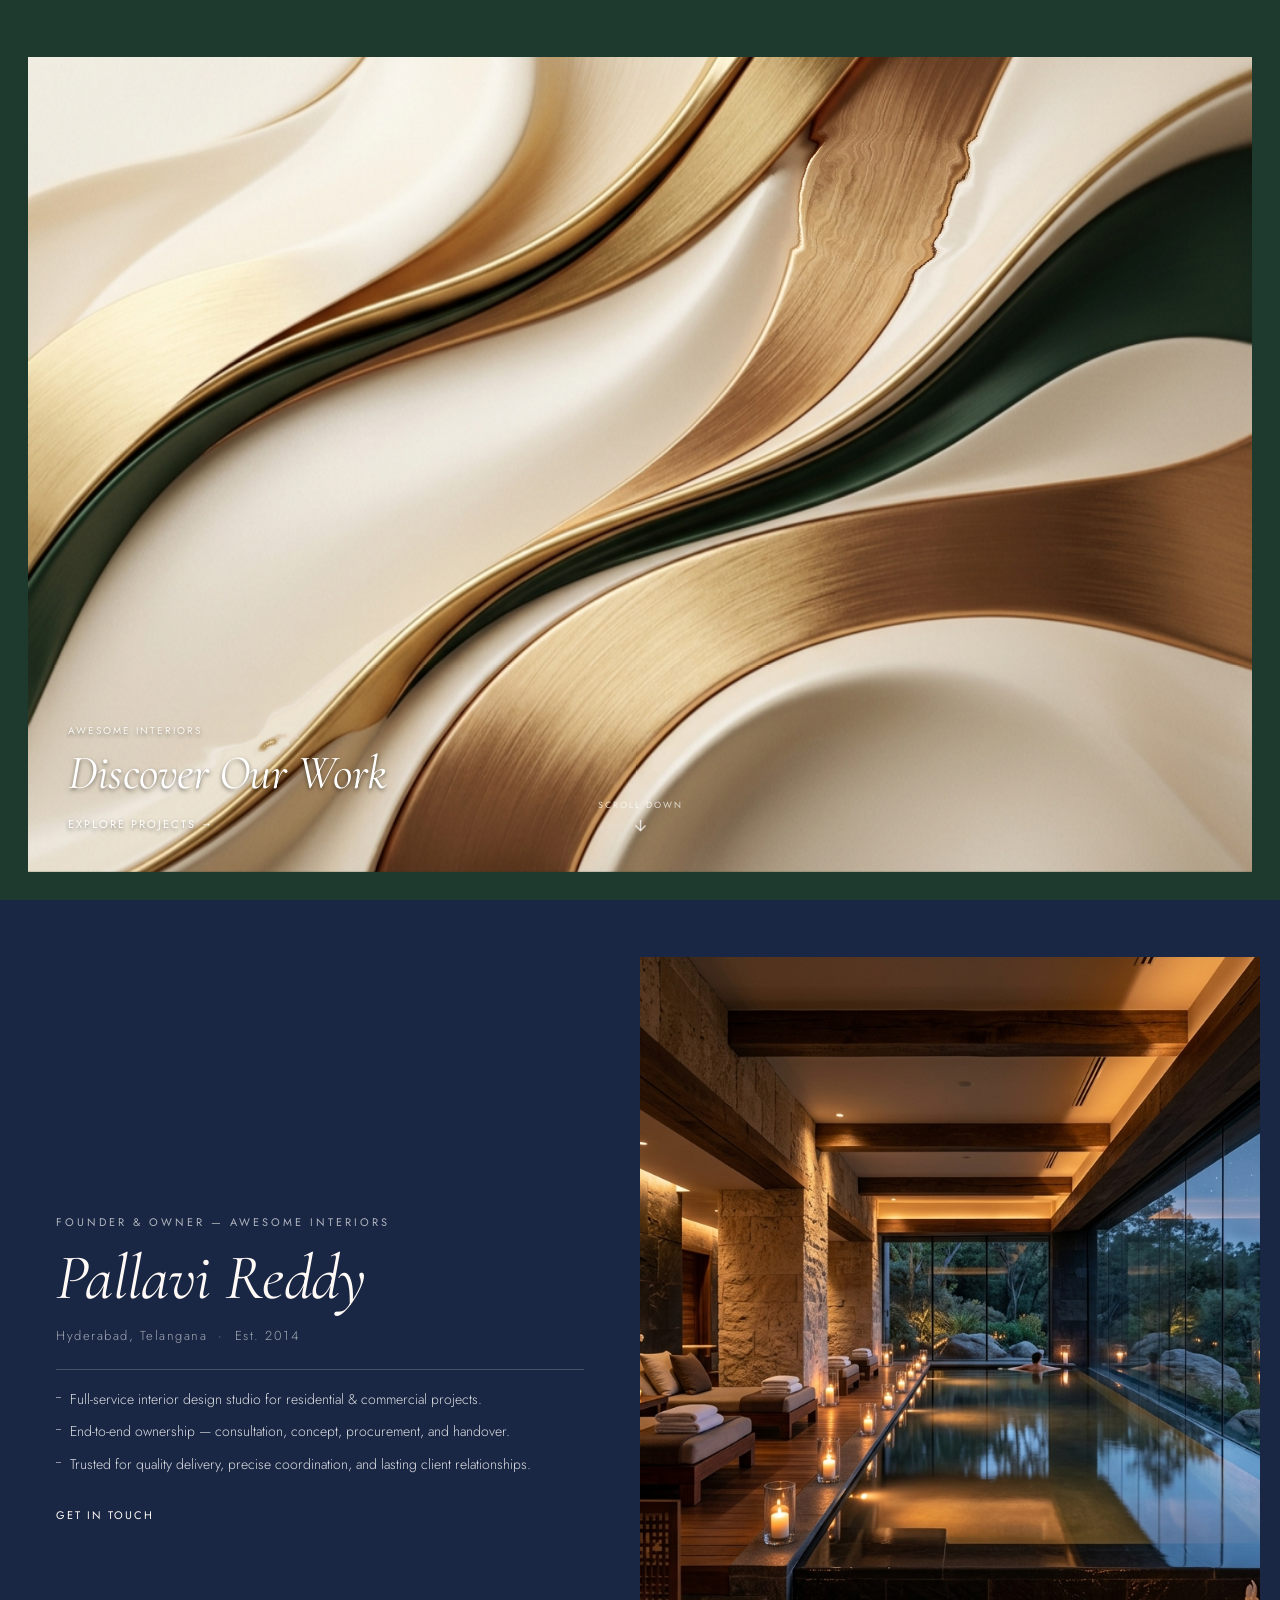
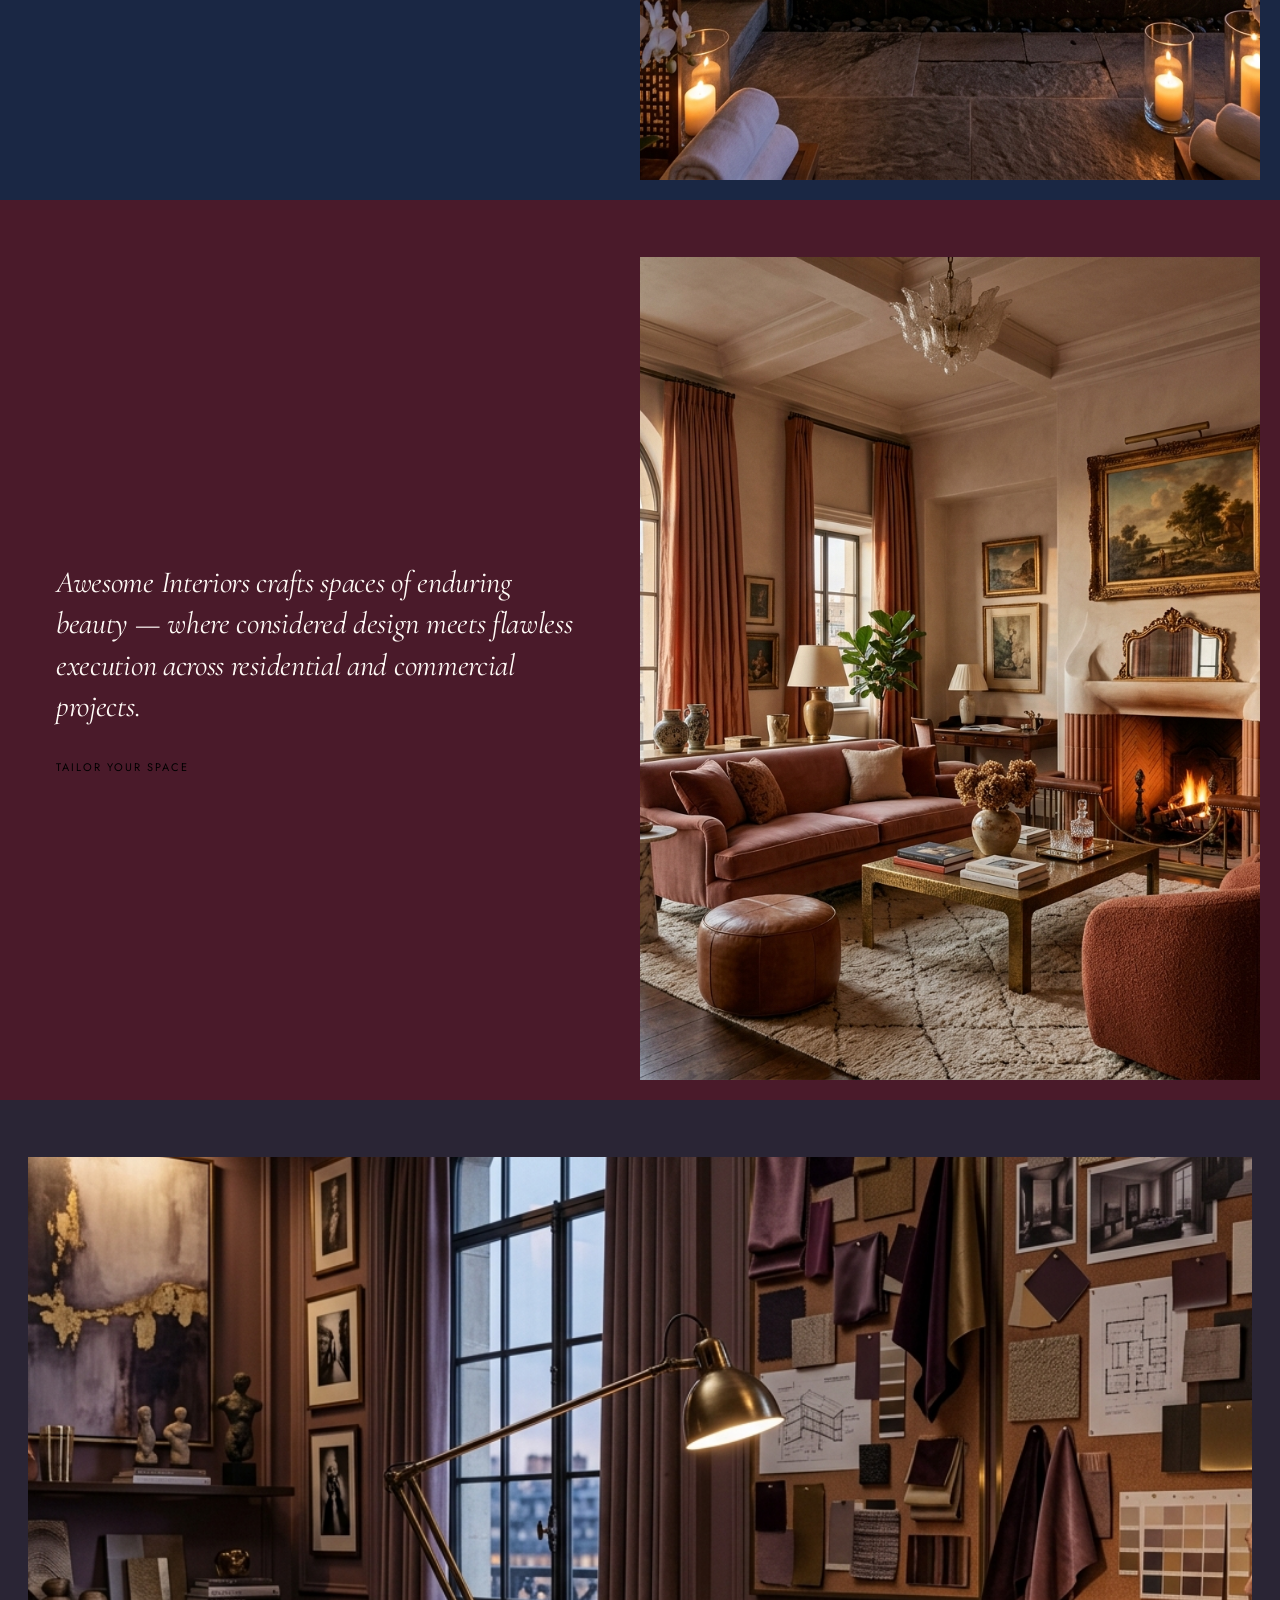
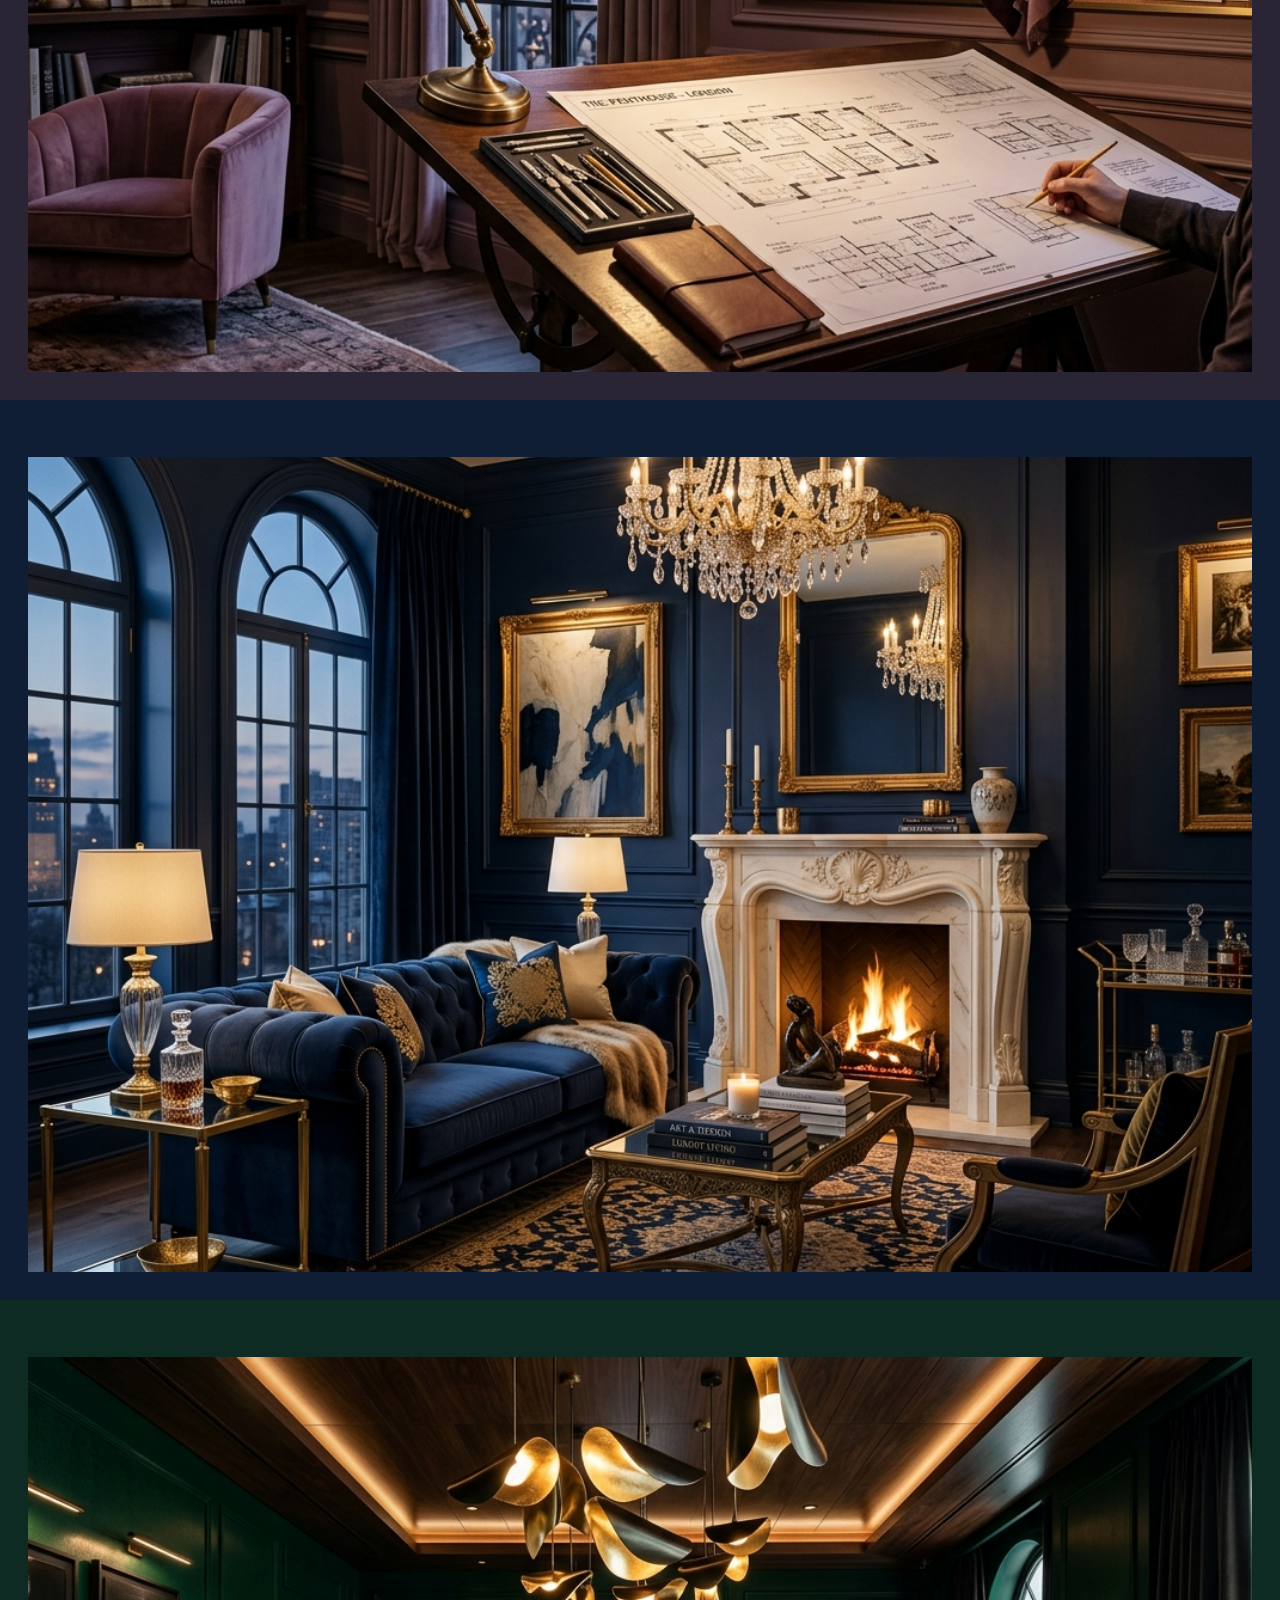
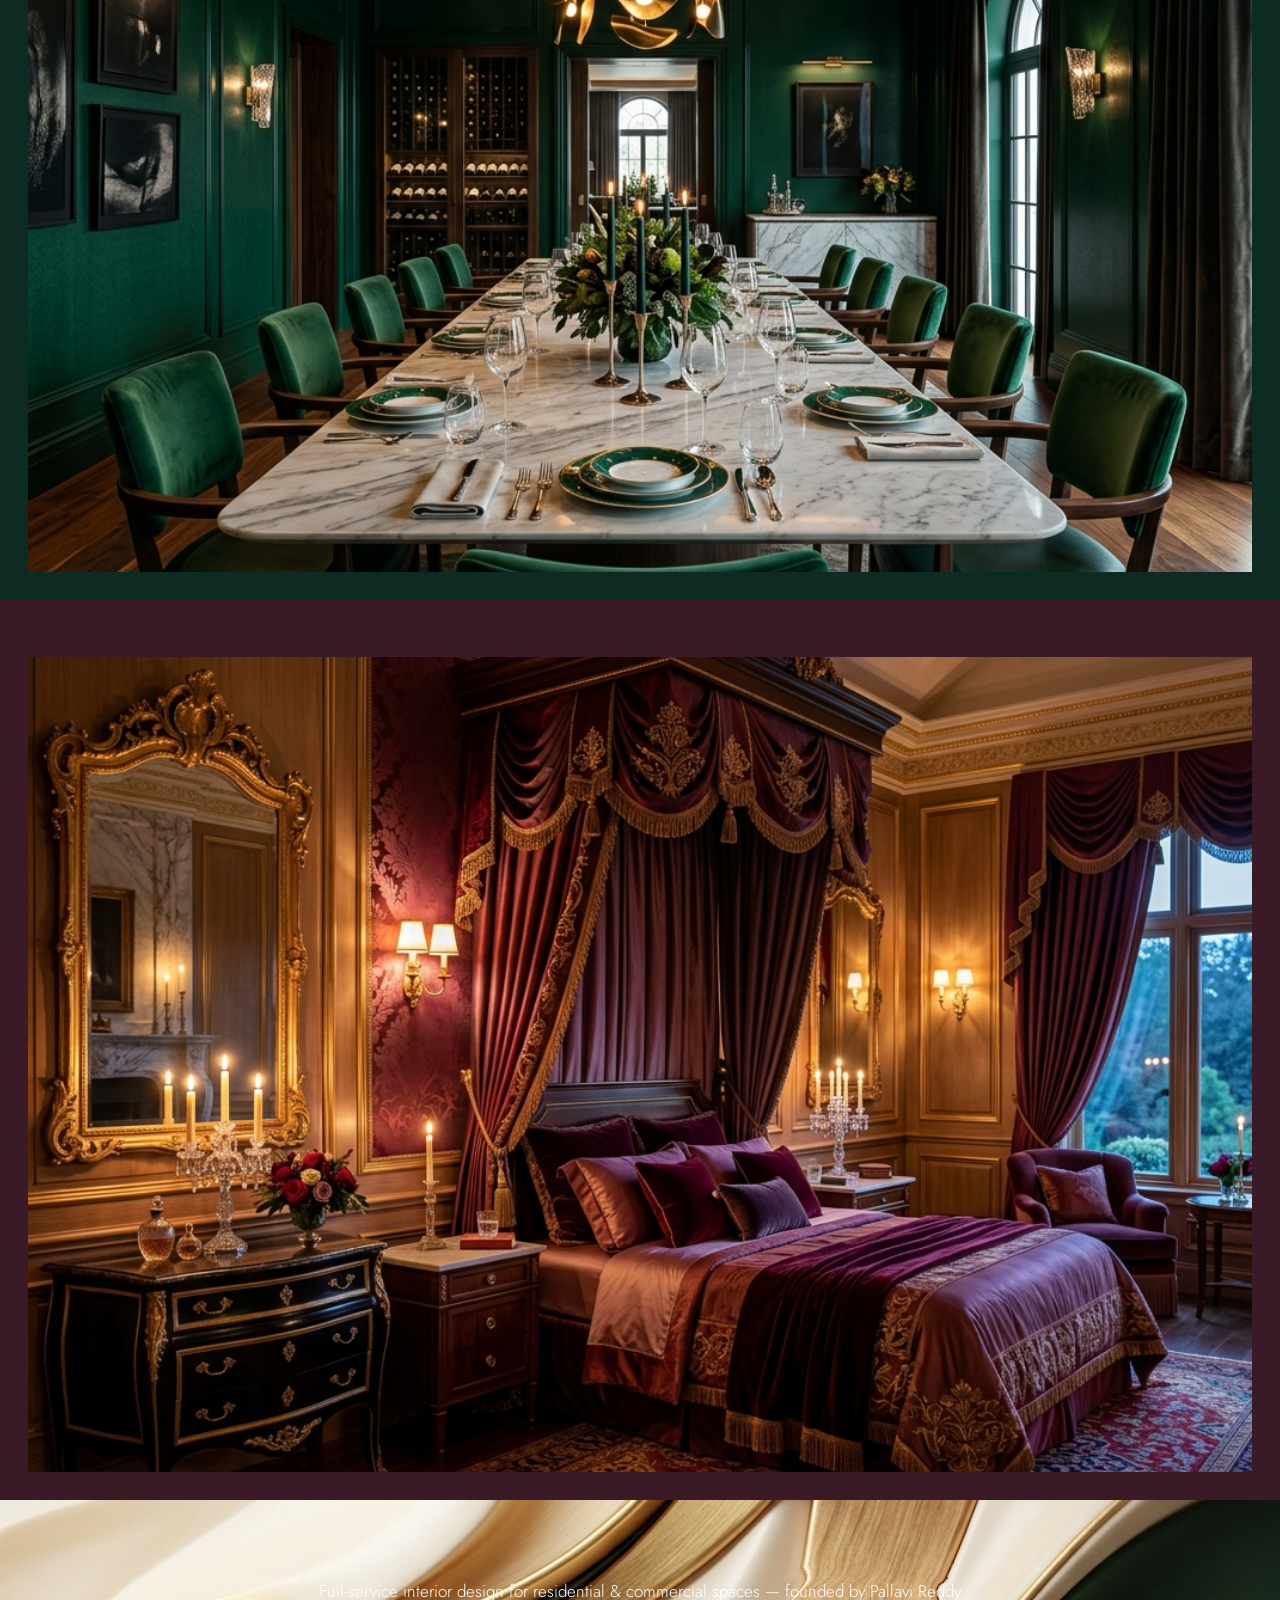
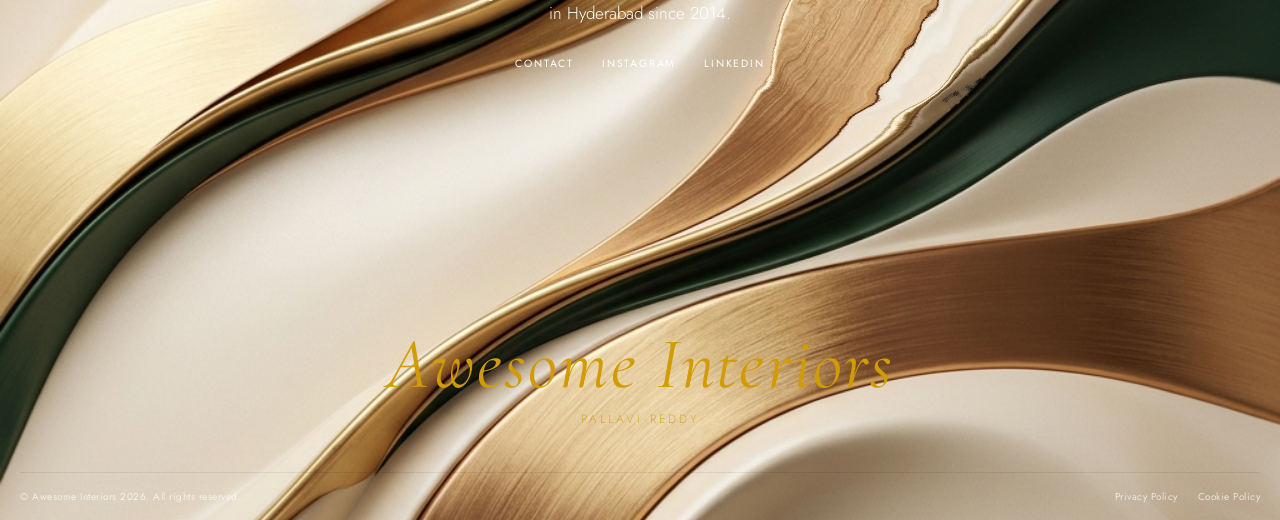
==== commit 9da8fc44: "Add files via upload" ====
--- a/index.html
+++ b/index.html
@@ -12,7 +12,6 @@
   <link rel="preconnect" href="https://fonts.gstatic.com" crossorigin/>
   <link href="https://fonts.googleapis.com/css2?family=Cormorant+Garamond:ital,wght@0,300;0,400;0,500;1,300;1,400&family=Jost:wght@300;400;500&display=swap" rel="stylesheet"/>
   <link rel="stylesheet" href="style.css"/>
-  <script src="https://www.google.com/recaptcha/api.js" async defer></script>
 </head>
 <body>
 
@@ -44,10 +43,10 @@
         </a>
         <nav class="desktop-nav">
           <ul>
-            <li><a class="nav-link" href="studio.html">Tailor Your Space</a></li>
-            <li><a class="nav-link" href="projects.html">projects</a></li>
-            <li><a class="nav-link" href="foundation.html">foundation</a></li>
-            <li><a class="nav-link" href="contact.html">contact</a></li>
+            <li><a class="nav-link" href="contact.html" data-page="contact">Tailor Your Space</a></li>
+            <li><a class="nav-link" href="projects.html" data-page="projects">projects</a></li>
+            <li><a class="nav-link" href="foundation.html" data-page="foundation">foundation</a></li>
+            <li><a class="nav-link" href="contact.html" data-page="contact">contact</a></li>
           </ul>
         </nav>
         <button class="hamburger" id="hamburger" aria-label="Open menu">
@@ -64,10 +63,10 @@
     </button>
     <nav>
       <ul>
-        <li><a href="studio.html">Tailor Your Space</a></li>
-        <li><a href="projects.html">Projects</a></li>
-        <li><a href="foundation.html">Foundation</a></li>
-        <li><a href="contact.html">Contact</a></li>
+        <li><a href="contact.html" data-page="contact">Tailor Your Space</a></li>
+        <li><a href="projects.html" data-page="projects">Projects</a></li>
+        <li><a href="foundation.html" data-page="foundation">Foundation</a></li>
+        <li><a href="contact.html" data-page="contact">Contact</a></li>
       </ul>
     </nav>
   </div>
@@ -81,10 +80,21 @@
 
         <!-- Panel 1: Full image — deep forest green -->
         <div class="hero-panel" style="background:#1e3a2f; top:0;">
-          <a class="hero-panel-link" href="projects.html">
+          <a class="hero-panel-link" href="projects.html" data-page="projects">
             <div class="hero-inner" style="background:#1e3a2f;">
-              <div class="hero-frame">
-                <img src="images/image-main-1.png" alt="Luxury interior by Awesome Interiors" loading="eager"/>
+              <div class="hero-frame ripple-container" id="hero-canvas-container" style="position: relative; overflow: hidden;">
+                <!-- High-res background image -->
+                <img class="ripple-bg" src="images/image-main-1.png" alt="Luxury interior by Awesome Interiors" loading="eager" style="width: 100%; height: 100%; object-fit: cover; display: block;"/>
+
+                <div class="panel-featured-info" style="position: absolute; bottom: 40px; left: 40px; z-index: 5; color: #fff; text-shadow: 0 2px 4px rgba(0,0,0,0.5);">
+                  <span style="font-family: var(--font-sans); font-size: 10px; letter-spacing: 2px; text-transform: uppercase; opacity: 0.8; display: block; margin-bottom: 4px;">Awesome Interiors</span>
+                  <h3 class="noe-heading" style="font-size: clamp(24px, 4.5vw, 48px); margin: 0 0 12px 0; font-style: italic; font-weight: normal;">Discover Our Work</h3>
+                  <span class="cta-label" style="color: #fff;"><span>Explore Projects &rarr;</span></span>
+                </div>
+                <div class="scroll-down-indicator" style="position:absolute; bottom:40px; left:50%; transform:translateX(-50%); display:flex; flex-direction:column; align-items:center; gap:8px; color:rgba(255,255,255,0.75); cursor:pointer; z-index: 6;">
+                  <span style="font-family: var(--font-sans); font-size: 9px; letter-spacing: 2px; text-transform: uppercase; font-weight: 400;">Scroll Down</span>
+                  <svg class="scroll-arrow" width="12" height="13" viewBox="0 0 12 13" fill="none" style="animation: bounce 2s infinite;"><path d="M1 6.5L6 11.5L11 6.5" stroke="currentColor" stroke-width="1.5"/><path d="M6 1V11.5" stroke="currentColor" stroke-width="1.5"/></svg>
+                </div>
               </div>
             </div>
           </a>
@@ -105,11 +115,11 @@
                     <li>Trusted for quality delivery, precise coordination, and lasting client relationships.</li>
                   </ul>
                 </div>
-                <p class="cta-label"><a href="contact.html"><span>Get in Touch</span></a></p>
+                <p class="cta-label"><a href="contact.html" data-page="contact"><span>Get in Touch</span></a></p>
               </div>
             </div>
             <div class="split-right">
-              <a href="contact.html">
+              <a href="contact.html" data-page="contact">
                 <img src="images/image-main-2.png" alt="Pallavi Reddy — Founder Awesome Interiors" loading="lazy"/>
               </a>
             </div>
@@ -120,7 +130,7 @@
         <div class="hero-panel" style="background:#4a1a2a; top:57px;">
           <div class="split-panel">
             <div class="split-left" style="background:#4a1a2a;">
-              <a class="split-link" href="studio.html">
+              <a class="split-link" href="contact.html" data-page="contact">
                 <div class="split-text">
                   <h2 class="noe-heading">Awesome Interiors crafts spaces of enduring beauty — where considered design meets flawless execution across residential and commercial projects.</h2>
                   <p class="cta-label"><span>Tailor Your Space</span></p>
@@ -128,7 +138,7 @@
               </a>
             </div>
             <div class="split-right">
-              <a href="studio.html">
+              <a href="contact.html" data-page="contact">
                 <img src="images/image-main-3.png" alt="Awesome Interiors signature project" loading="lazy"/>
               </a>
             </div>
@@ -136,8 +146,8 @@
         </div>
 
         <!-- Panel 4: Full image — antique charcoal -->
-        <div class="hero-panel" style="background:#2a2535; top:57px;">
-          <a class="hero-panel-link" href="projects.html">
+        <div class="hero-panel" id="hero-panel-4" style="background:#2a2535; top:57px;">
+          <a class="hero-panel-link" href="projects.html" data-page="projects">
             <div class="hero-inner" style="background:#2a2535;">
               <div class="hero-frame">
                 <img src="images/image-main-4.png" alt="Awesome Interiors project" loading="lazy"/>
@@ -147,8 +157,8 @@
         </div>
 
         <!-- Panel 5: Full image — deep navy -->
-        <div class="hero-panel" style="background:#0f1e35; top:57px;">
-          <a class="hero-panel-link" href="projects.html">
+        <div class="hero-panel" id="hero-panel-5" style="background:#0f1e35; top:57px;">
+          <a class="hero-panel-link" href="projects.html" data-page="projects">
             <div class="hero-inner" style="background:#0f1e35;">
               <div class="hero-frame">
                 <img src="images/image-main-5.png" alt="Luxury living room by Awesome Interiors" loading="lazy"/>
@@ -158,8 +168,8 @@
         </div>
 
         <!-- Panel 6: Full image — deep emerald -->
-        <div class="hero-panel" style="background:#0d2b22; top:57px;">
-          <a class="hero-panel-link" href="projects.html">
+        <div class="hero-panel" id="hero-panel-6" style="background:#0d2b22; top:57px;">
+          <a class="hero-panel-link" href="projects.html" data-page="projects">
             <div class="hero-inner" style="background:#0d2b22;">
               <div class="hero-frame">
                 <img src="images/image-main-6.png" alt="Luxury dining room by Awesome Interiors" loading="lazy"/>
@@ -169,8 +179,8 @@
         </div>
 
         <!-- Panel 7: Full image — deep mahogany plum -->
-        <div class="hero-panel" style="background:#3b1a28; top:57px;">
-          <a class="hero-panel-link" href="projects.html">
+        <div class="hero-panel" id="hero-panel-7" style="background:#3b1a28; top:57px;">
+          <a class="hero-panel-link" href="projects.html" data-page="projects">
             <div class="hero-inner" style="background:#3b1a28;">
               <div class="hero-frame">
                 <img src="images/image-main-7.png" alt="Luxury bedroom by Awesome Interiors" loading="lazy"/>
@@ -182,14 +192,61 @@
 
 
       <!-- Home Footer -->
-      <footer class="site-footer" style="background:#eaebe1; color:#d29b02;">
-        <div class="footer-body">
+      <footer class="site-footer ripple-container" style="position: relative; overflow: hidden; background: transparent; color: #fff;">
+        <div class="hero-bg-wrap">
+          <img class="ripple-bg" src="images/image-main-1.png" alt="Footer Background" loading="lazy"/>
+        </div>
+        <div class="footer-body" style="position: relative; z-index: 2;">
           <p class="footer-tagline">Full-service interior design for residential &amp; commercial spaces — founded by Pallavi Reddy in Hyderabad since 2014.</p>
           <nav class="footer-nav">
             <ul>
-              <li><a href="contact.html">contact</a></li>
-              <li><a href="https://www.instagram.com/" target="_blank">Instagram</a></li>
-              <li><a href="https://www.linkedin.com/" target="_blank">LinkedIn</a></li>
+              <li><a href="contact.html" data-page="contact">contact</a></li>
+              <li><a href="https://www.instagram.com/awesomeinteriorshyd/" target="_blank">Instagram</a></li>
+              <li><a href="https://www.linkedin.com/in/pallavi-sudha-690406230/" target="_blank">LinkedIn</a></li>
+            </ul>
+          </nav>
+        </div>
+        <div class="footer-logo-wrap" style="position: relative; z-index: 2;">
+          <div class="footer-brand-text">
+            <span class="footer-brand-name">Awesome Interiors</span>
+            <span class="footer-brand-sub">Pallavi Reddy</span>
+          </div>
+        </div>
+        <div class="footer-bottom-bar" style="position: relative; z-index: 2;">
+          <span>© Awesome Interiors 2026. All rights reserved.</span>
+          <div><a href="#">Privacy Policy</a> <a href="#">Cookie Policy</a></div>
+        </div>
+      </footer>
+    </div>
+
+
+
+    <!-- ====== PROJECTS PAGE ====== -->
+    <div class="page page-projects" id="page-projects">
+      <div class="projects-hero ripple-container" style="position: relative; overflow: hidden; background: transparent;">
+        <div class="hero-bg-wrap">
+          <img class="ripple-bg" src="images/image-projects-bg.png" alt="Awesome Interiors Projects" loading="eager"/>
+        </div>
+        <div class="projects-hero-text" style="position: relative; z-index: 2;">
+          <h1 class="noe-heading reveal-bottom">Discover a selection of The Studio's finest works.</h1>
+        </div>
+
+        <!-- Projects Grid -->
+        <div class="projects-grid" id="projectsGrid" style="padding-top: 48px; position: relative; z-index: 2;">
+          <p style="font-family: var(--font-sans); font-size: 13px; opacity: 0.6; text-align: center; grid-column: 1 / -1; padding: 40px 0;">Loading projects...</p>
+        </div>
+
+
+      </div>
+
+      <!-- Projects Footer -->
+      <footer class="site-footer" style="background:#1d142b; color:#d29b02;">
+        <div class="footer-body">
+          <nav class="footer-nav">
+            <ul>
+              <li><a href="contact.html" data-page="contact">contact</a></li>
+              <li><a href="https://www.instagram.com/awesomeinteriorshyd/" target="_blank">Instagram</a></li>
+              <li><a href="https://www.linkedin.com/in/pallavi-sudha-690406230/" target="_blank">LinkedIn</a></li>
             </ul>
           </nav>
         </div>
@@ -206,441 +263,74 @@
       </footer>
     </div>
 
-    <!-- ====== STUDIO PAGE ====== -->
-    <div class="page page-studio" id="page-studio">
-      <div class="page-load-overlay" id="studio-overlay"></div>
-      <div class="std-hero">
-        <div class="std-hero-img-wrap fade-in-up">
-          <img src="https://images.ctfassets.net/d77gr6488zre/IpIESpGCcqfzJqGWaIJ7y/5e276029cf069aa6f5345e7245328a6f/1_Studio__A.jpg?w=1980" alt="Studio"/>
-          <div class="std-hero-caption fade-left">
-            <h1 class="noe-heading white-text">David Collins Studio is an internationally renowned luxury interior design and architecture practice, based in London and working across the world.<br/><br/>The Studio works with luxury and heritage brands that represent the best in their field, as well as a select number of private clients that share an obsession with detail, craft and refinement.</h1>
-          </div>
-        </div>
-      </div>
-
-      <!-- Sidebar tabs (desktop) -->
-      <div class="studio-sidebar-nav">
-        <ul>
-          <li class="studio-tab active" data-section="story">STORY</li>
-          <li class="studio-tab" data-section="team">TEAM</li>
-          <li class="studio-tab" data-section="founders">FOUNDERS</li>
-          <li class="studio-tab" data-section="careers">CAREERS</li>
-        </ul>
-      </div>
-
-      <!-- Mobile tab bar -->
-      <div class="studio-mobile-tabs">
-        <ul>
-          <li class="studio-tab active" data-section="story">STORY</li>
-          <li class="studio-tab" data-section="team">TEAM</li>
-          <li class="studio-tab" data-section="founders">FOUNDERS</li>
-          <li class="studio-tab" data-section="careers">CAREERS</li>
-        </ul>
-      </div>
-
-      <!-- STORY SECTION -->
-      <section class="studio-section" id="section-story" style="background:#ebe7da;">
-        <div class="studio-section-inner">
-          <div class="studio-text-block">
-            <h2 class="noe-heading">Story</h2>
-            <div class="body-text">
-              <p>Perhaps best known for its London signature restaurant and bar projects, The Studio delivers industry-leading interior architecture and design within the hospitality sector. David Collins Studio is the design firm behind much iconic projects such as The Wolseley and Bob Bob Ricard, and award-winning bars The Artesian – winner of World's 50 Best Bars for four consecutive years – and The Connaught Bar – which has featured annually on the same prestigious list since 2010.<br/><br/>The Studio works with global luxury fashion and accessories brands, including worldwide store roll-outs for Jimmy Choo, Alexander McQueen and Vivienne Westwood. David Collins Studio excels at decoding complex brands, distilling their core pillars, and translating them into physical spaces – an expertise reflected in its iconic projects for world-leading international clients.<br/><br/>Its residential portfolio spans private client homes, where discretion is paramount, and developer-led projects, including amenity spaces, clubhouses, and show apartments across the globe.<br/><br/>Since delivering its first full-scope hotel design projects for The London Hotels in New York City and West Hollywood, The Studio has collaborated with renowned luxury hotel brands Fontainebleau, Four Seasons, and Anantara, and resort destinations Gleneagles and Delaire Graff Estate. The Studio also designed the award-winning Mandarin Oriental Msheireb Downtown in Doha, the brand's first hotel in the Middle East, and the Nobu Hotel London Portman Square.<br/><br/>In 2024, David Collins Studio launched its largest maritime project to date, collaborating with Cunard on their newest luxury cruise ship, Queen Anne.</p>
-            </div>
-          </div>
-          <div class="studio-quote-block">
-            <blockquote class="noe-heading">"David Collins Studio redesigned the interiors of some of London's most opulent and historic hotel bars and restaurants in a style redolent of their classic charm and decadence, infused with a modern aesthetic and lightened by a great sense of fun."</blockquote>
-            <cite>The Times</cite>
-          </div>
-        </div>
-
-        <div class="studio-image-full">
-          <img src="https://images.ctfassets.net/d77gr6488zre/7GEIEhq6zwgy84G8E5RPe1/023aa2fe1d22b5f745d6f7175a46deb1/3_Studio_B.jpg?w=1980" alt="Studio interior" loading="lazy"/>
-        </div>
-      </section>
-
-      <!-- TEAM SECTION -->
-      <section class="studio-section" id="section-team" style="background:#fffaf7;">
-        <div class="studio-section-inner">
-          <div class="studio-text-block">
-            <h2 class="noe-heading">Team</h2>
-            <div class="body-text">
-              <p>David Collins Studio attracts and fosters industry-leading interior designers.<br/><br/>United by an obsession with detail, a team of 55 people sit across commercial, residential, FF&amp;E and business teams.<br/><br/>The Studio also employs several qualified architects, furniture and product designers, visualisers and artists. The creative team is supported by an expert operations business staff, including an in-house marketing and communications team, human resources, resource management, and finance department.</p>
-            </div>
-          </div>
-        </div>
-
-        <div class="team-grid">
-          <div class="team-card-wrap">
-            <div class="team-card hover-zoom">
-              <img src="https://images.ctfassets.net/d77gr6488zre/7qcX32tqlcQXs109PFoUcc/e62f8f0be4f6c63344eace565412fdab/Simon_Rawlings.jpg?w=330" alt="Simon Rawlings" loading="lazy"/>
-            </div>
-            <p class="team-name">Simon Rawlings</p>
-            <p class="team-role">Chief Creative Officer</p>
-          </div>
-          <div class="team-card-wrap">
-            <div class="team-card hover-zoom">
-              <img src="https://images.ctfassets.net/d77gr6488zre/4Kq50SuIosRcaInAXt6yLk/2d0ee980ce3a934d7993c4cda2bdee41/Marco_Ginex.jpg?w=330" alt="Marco Ginex" loading="lazy"/>
-            </div>
-            <p class="team-name">Marco Ginex</p>
-            <p class="team-role">Design Director</p>
-          </div>
-          <div class="team-card-wrap">
-            <div class="team-card hover-zoom">
-              <img src="https://images.ctfassets.net/d77gr6488zre/1jfHKUPJx0uU3xndJtiQCY/b197225f89e684b236e20eb8d201957c/Roslyn_Keet.jpg?w=330" alt="Roslyn Keet" loading="lazy"/>
-            </div>
-            <p class="team-name">Roslyn Keet</p>
-            <p class="team-role">Design Director</p>
-          </div>
-          <div class="team-card-wrap">
-            <div class="team-card hover-zoom">
-              <img src="https://images.ctfassets.net/d77gr6488zre/737lLXzE61rHMlVxSWnwF2/cffaf5788cf62e05f630ac3c431f43bc/Lewis_Taylor.jpg?w=330" alt="Lewis Taylor" loading="lazy"/>
-            </div>
-            <p class="team-name">Lewis Taylor</p>
-            <p class="team-role">Design Director</p>
-          </div>
-          <div class="team-card-wrap">
-            <div class="team-card hover-zoom">
-              <img src="https://images.ctfassets.net/d77gr6488zre/4pwRRyZ1r0xWqtxpTkOr75/fdd1ad8e4afa47ca7055e5a6c0f756f0/Iain_Watson_Colour.jpg?w=330" alt="Iain Watson" loading="lazy"/>
-            </div>
-            <p class="team-name">Iain Watson</p>
-            <p class="team-role">Chief Executive Officer</p>
-          </div>
-          <div class="team-card-wrap">
-            <div class="team-card hover-zoom">
-              <img src="https://images.ctfassets.net/d77gr6488zre/2NOm4xYLtD6EKJJnwDQXEJ/b08066e24f56b1dcf897ad6355bb5ddc/David_Goodman_Colour.jpg?w=330" alt="David Goodman" loading="lazy"/>
-            </div>
-            <p class="team-name">David Goodman</p>
-            <p class="team-role">Chief Operating Officer</p>
-          </div>
-        </div>
-      </section>
-
-      <!-- FOUNDERS SECTION -->
-      <section class="studio-section" id="section-founders" style="background:#ebe7da;">
-        <div class="studio-section-inner">
-          <div class="studio-text-block">
-            <h2 class="noe-heading">Founders</h2>
-            <div class="body-text">
-              <p>David Collins (1956–2013) was an internationally celebrated interior designer, widely regarded as one of the most influential forces in contemporary luxury hospitality and retail design. Born in Dublin, he founded David Collins Studio in London in 1985, establishing a practice renowned for its distinctive fusion of classicism and modernity, its extraordinary attention to detail, and its ability to create spaces of immense beauty and atmosphere.<br/><br/>His work was characterised by a bold use of colour, a deep understanding of materials and craftsmanship, and a gift for storytelling through design. From the iconic Blue Bar at The Berkeley to the landmark Wolseley restaurant, Collins created some of the most celebrated interiors of his generation. His retail projects for clients including Georgio Armani, Cartier and Vivienne Westwood demonstrated the same commitment to quality and innovation that defined his hospitality work.</p>
-            </div>
-          </div>
-        </div>
-        <div class="founders-image-grid">
-          <div class="founders-img hover-zoom">
-            <img src="https://images.ctfassets.net/d77gr6488zre/72ttV8BAIaFp54bicYknfO/d5aaa3ed31289b2e8d70cd1221876ab7/2_Studio_B.jpg?w=1980" alt="David Collins" loading="lazy"/>
-          </div>
-        </div>
-      </section>
-
-      <!-- CAREERS SECTION -->
-      <section class="studio-section" id="section-careers" style="background:#fffaf7;">
-        <div class="studio-section-inner">
-          <div class="studio-text-block">
-            <h2 class="noe-heading">Careers</h2>
-            <div class="body-text">
-              <p>David Collins Studio is always interested in hearing from talented, passionate and driven individuals who share our obsession with design excellence and craftsmanship.<br/><br/>We offer a dynamic and creative working environment, collaborative culture and the opportunity to work on some of the world's most prestigious and exciting interior design projects.<br/><br/>For information on current vacancies, please visit our LinkedIn page or email us at <a href="mailto:studio@davidcollins.studio">studio@davidcollins.studio</a></p>
-            </div>
-            <a class="cta-label" href="https://www.linkedin.com/company/david-collins-studio/jobs/" target="_blank"><span>View Open Positions</span></a>
-          </div>
-        </div>
-      </section>
-
-      <!-- Studio Footer -->
-      <footer class="site-footer" style="background:#ebe7da; color:#d29b02;">
-        <div class="footer-body">
-          <p class="footer-tagline">Over four decades of experience crafting luxury interior architecture and product design across hospitality, residential and retail worldwide.</p>
-          <nav class="footer-nav">
-            <ul>
-              <li><a href="#" data-page="contact">contact</a></li>
-              <li><a href="https://www.linkedin.com/company/david-collins-studio/jobs/" target="_blank">careers</a></li>
-              <li><a href="#">esg</a></li>
-              <li><a href="#">newsletter</a></li>
-            </ul>
-            <div class="footer-social">
-              <a href="https://www.instagram.com/davidcollinsstudio/" target="_blank">Instagram</a>
-              <a href="https://www.linkedin.com/company/david-collins-studio" target="_blank">Linkedin</a>
-            </div>
-          </nav>
-        </div>
-        <div class="footer-logo-wrap">
-          <svg viewBox="0 0 406 205" fill="none" xmlns="http://www.w3.org/2000/svg">
-            <path d="M120.253 103.588C119.03 106.476 117.335 108.967 115.168 111.074C113.001 113.175 110.464 114.839 107.546 116.062C104.628 117.285 101.507 117.899 98.1825 117.899C94.8585 117.899 91.7679 117.285 88.9107 116.062C86.0535 114.839 83.5618 113.175 81.4303 111.074C79.2938 108.973 77.6191 106.476 76.3961 103.588C75.173 100.7 74.559 97.595 74.559 94.271C74.559 90.947 75.173 87.841 76.3961 84.953C77.6191 82.066 79.2989 79.543 81.4303 77.376C83.5618 75.209 86.0586 73.514 88.9107 72.291C91.7679 71.068 94.8534 70.454 98.1825 70.454C101.512 70.454 104.628 71.068 107.546 72.291C110.464 73.514 113.006 75.209 115.168 77.376C117.335 79.543 119.025 82.066 120.253 84.953C121.476 87.841 122.09 90.947 122.09 94.271C122.09 97.595 121.476 100.7 120.253 103.588ZM131.875 94.271C131.875 89.627 130.992 85.283 129.236 81.233C127.475 77.184 125.074 73.657 122.024 70.642C118.979 67.633 115.412 65.247 111.326 63.486C107.241 61.731 102.877 60.853 98.2282 60.853C93.5796 60.853 89.2253 61.731 85.1756 63.486C81.1208 65.242 77.5887 67.628 74.5742 70.642C71.5597 73.651 69.1694 77.184 67.4085 81.233C65.6475 85.278 64.7695 89.627 64.7695 94.271C64.7695 98.914 65.6475 103.258 67.4085 107.308C69.1694 111.358 71.5546 114.885 74.5742 117.894C77.5887 120.904 81.1258 123.289 85.1756 125.05C89.2304 126.806 93.5796 127.684 98.2282 127.684C102.877 127.684 107.246 126.806 111.326 125.05C115.412 123.294 118.979 120.909 122.024 117.894C125.069 114.88 127.475 111.353 129.236 107.308C130.997 103.258 131.875 98.914 131.875 94.271Z" fill="#d29b02"/>
-            <path d="M249.86 156.722C250.383 155.6 250.972 154.738 251.621 154.139C252.367 153.438 253.24 152.966 254.24 152.718H235.234C236.183 152.966 237.031 153.443 237.777 154.139C238.426 154.738 239.025 155.61 239.573 156.757C240.122 157.904 240.396 159.452 240.396 161.396V194.621C240.396 196.519 240.122 198.026 239.573 199.148C239.025 200.269 238.426 201.132 237.777 201.731C237.031 202.431 236.178 202.903 235.234 203.152H254.24C253.24 202.903 252.367 202.431 251.621 201.731C250.972 201.132 250.388 200.269 249.86 199.148C249.337 198.026 249.074 196.519 249.074 194.621V161.249C249.074 159.356 249.337 157.843 249.86 156.722Z" fill="#d29b02"/>
-          </svg>
-        </div>
-        <div class="footer-bottom-bar">
-          <span>© David Collins Studio 2024. All rights reserved.</span>
-          <div><a href="#">Privacy Policy</a> <a href="#">Cookie Policy</a></div>
-        </div>
-      </footer>
-    </div>
-
-    <!-- ====== PROJECTS PAGE ====== -->
-    <div class="page page-projects" id="page-projects">
-      <div class="projects-hero" style="background:#eaebe1;">
-        <div class="projects-hero-text">
-          <h1 class="noe-heading reveal-bottom">Discover a selection of The Studio's finest works.</h1>
-        </div>
-
-        <!-- Category Filter -->
-        <div class="projects-filter-wrap">
-          <ul class="projects-filter">
-            <li><button class="filter-btn active" data-filter="all">highlights</button></li>
-            <li><button class="filter-btn" data-filter="hospitality">hospitality</button></li>
-            <li><button class="filter-btn" data-filter="hotels">hotels</button></li>
-            <li><button class="filter-btn" data-filter="residential">residential</button></li>
-            <li><button class="filter-btn" data-filter="retail">retail</button></li>
-            <li><button class="filter-btn" data-filter="maritime">maritime</button></li>
-            <li><button class="filter-btn" data-filter="products">products</button></li>
-          </ul>
-        </div>
-
-        <!-- Projects Grid -->
-        <div class="projects-grid" id="projectsGrid">
-
-          <a class="project-item" href="#" data-category="hotels" data-page-target="project-detail" data-project="spa-delaire-graff">
-            <div class="project-img-wrap hover-zoom">
-              <img src="https://images.ctfassets.net/d77gr6488zre/6kb1sZWe2BWcakxmMslZkr/a1b635dd44263b7ba799e055e5556a69/A._Desktop_Projects_Page_Thumbnail.jpg?w=1200" alt="Spa at Delaire Graff" loading="lazy"/>
-            </div>
-            <div class="project-info">
-              <p class="project-name">Spa at Delaire Graff, Stellenbosch</p>
-              <p class="project-cat">Hotels</p>
-            </div>
-          </a>
-
-          <a class="project-item" href="#" data-category="hospitality" data-page-target="project-detail" data-project="crying-tiger">
-            <div class="project-img-wrap hover-zoom">
-              <img src="https://images.ctfassets.net/d77gr6488zre/7zuUhVoIjiQqfiy7HcydaC/88c0b7501e1894920731e51a8a92eee3/A._Desktop_Projects_Page_Thumbnail__2_.jpg?w=1200" alt="Crying Tiger" loading="lazy"/>
-            </div>
-            <div class="project-info">
-              <p class="project-name">Crying Tiger, Chicago</p>
-              <p class="project-cat">Hospitality</p>
-            </div>
-          </a>
-
-          <a class="project-item" href="#" data-category="hospitality" data-page-target="project-detail" data-project="winery-delaire">
-            <div class="project-img-wrap hover-zoom">
-              <img src="https://images.ctfassets.net/d77gr6488zre/C8FqAHQrAEIrCnwmBVUGZ/4e53a35e55e812ddea50bf16ad787328/A._Desktop_Projects_Page_Thumbnail__1_.jpg?w=1200" alt="Winery at Delaire Graff" loading="lazy"/>
-            </div>
-            <div class="project-info">
-              <p class="project-name">Winery at Delaire Graff Estate, South Africa</p>
-              <p class="project-cat">Hospitality</p>
-            </div>
-          </a>
-
-          <a class="project-item" href="#" data-category="hotels" data-page-target="project-detail" data-project="wynn-palace">
-            <div class="project-img-wrap hover-zoom">
-              <img src="https://images.ctfassets.net/d77gr6488zre/6DwIWAyMi5c5CzselMmjZr/95633aa512bbfe473fcc547c63ba5fae/A._Desktop_Projects_Page_Thumbnail.jpg?w=1200" alt="Gourmet Pavilion at Wynn Palace" loading="lazy"/>
-            </div>
-            <div class="project-info">
-              <p class="project-name">Gourmet Pavilion at Wynn Palace Cotai, Macau</p>
-              <p class="project-cat">Hotels</p>
-            </div>
-          </a>
-
-          <a class="project-item" href="#" data-category="products" data-page-target="project-detail" data-project="promemoria">
-            <div class="project-img-wrap hover-zoom">
-              <img src="https://images.ctfassets.net/d77gr6488zre/7zajngXC0EWkBPXwJ4tU3E/7e77ea825b2fde1cce4f02be99752b49/A._Desktop_Projects_Page_Thumbnail.jpg?w=1200" alt="The London Collection for Promemoria" loading="lazy"/>
-            </div>
-            <div class="project-info">
-              <p class="project-name">The London Collection Act II for Promemoria, Milan</p>
-              <p class="project-cat">Products</p>
-            </div>
-          </a>
-
-          <a class="project-item" href="#" data-category="hospitality" data-page-target="project-detail" data-project="tre-dita">
-            <div class="project-img-wrap hover-zoom">
-              <img src="https://images.ctfassets.net/d77gr6488zre/ogK128lRlxo9i8EAr0hLo/43ece2e6e7cced0656c483190abebc02/8_Tre_Dita_Thumbnail_E.jpg?w=1200" alt="Tre Dita" loading="lazy"/>
-            </div>
-            <div class="project-info">
-              <p class="project-name">Tre Dita, Chicago</p>
-              <p class="project-cat">Hospitality</p>
-            </div>
-          </a>
-
-          <a class="project-item" href="#" data-category="hotels" data-page-target="project-detail" data-project="fontainebleau">
-            <div class="project-img-wrap hover-zoom">
-              <img src="https://images.ctfassets.net/d77gr6488zre/4OOdmUfi34fF8FLUrP301q/ee698838cf88d22140d3388dfcdbb8cd/6_Fontainebleau_Las_Vegas_Thumbnail_E.jpg?w=1200" alt="Fontainebleau Las Vegas" loading="lazy"/>
-            </div>
-            <div class="project-info">
-              <p class="project-name">Fontainebleau Las Vegas, Nevada</p>
-              <p class="project-cat">Hotels</p>
-            </div>
-          </a>
-
-          <a class="project-item" href="#" data-category="hospitality" data-page-target="project-detail" data-project="cafe-paris">
-            <div class="project-img-wrap hover-zoom">
-              <img src="https://images.ctfassets.net/d77gr6488zre/1ZPSfYv7pbhC7mP5uxmu9I/0076e3b62b57728ea0963a7ca8a3aafb/A._Desktop_Projects_Page_Thumbnail__1_.jpg?w=1200" alt="Café de Paris Monte-Carlo" loading="lazy"/>
-            </div>
-            <div class="project-info">
-              <p class="project-name">Café de Paris Monte-Carlo, Monaco</p>
-              <p class="project-cat">Hospitality</p>
-            </div>
-          </a>
-
-          <a class="project-item" href="#" data-category="residential" data-page-target="project-detail" data-project="owners-villa">
-            <div class="project-img-wrap hover-zoom">
-              <video autoplay loop muted playsinline>
-                <source src="https://videos.ctfassets.net/d77gr6488zre/2hFtGUYJA7RSDNGHwBnYMM/5acc76fe28953af8a29fb4aeb9d2d113/Delaire_Graff_terrace_short.mp4" type="video/mp4"/>
-              </video>
-            </div>
-            <div class="project-info">
-              <p class="project-name">Owner's Villa at Delaire Graff, Stellenbosch</p>
-              <p class="project-cat">Residential</p>
-            </div>
-          </a>
-
-          <a class="project-item" href="#" data-category="hotels" data-page-target="project-detail" data-project="anantara">
-            <div class="project-img-wrap hover-zoom">
-              <img src="https://images.ctfassets.net/d77gr6488zre/3rfNYJ4ldHXs6p0e6JzAqv/df054581b4f69e3173fe50be8e530c23/10_Anantara_Thumbnail_E.jpg?w=1200" alt="Anantara Plaza Nice Hotel" loading="lazy"/>
-            </div>
-            <div class="project-info">
-              <p class="project-name">Anantara Plaza Nice Hotel, Côte d'Azur</p>
-              <p class="project-cat">Hotels</p>
-            </div>
-          </a>
-
-          <a class="project-item" href="#" data-category="residential" data-page-target="project-detail" data-project="belgravia">
-            <div class="project-img-wrap hover-zoom">
-              <img src="https://images.ctfassets.net/d77gr6488zre/2Cc0QLuqCbUsHmJgKGL7vb/1ea5a617e8a00d3414613354cec917da/Lygon_House_Thumbnail_E.jpg?w=1200" alt="Private home Belgravia" loading="lazy"/>
-            </div>
-            <div class="project-info">
-              <p class="project-name">Private home Belgravia, London</p>
-              <p class="project-cat">Residential</p>
-            </div>
-          </a>
-
-          <a class="project-item" href="#" data-category="retail" data-page-target="project-detail" data-project="harrods">
-            <div class="project-img-wrap hover-zoom">
-              <img src="https://images.ctfassets.net/d77gr6488zre/2r11EnrUB1fJ2pYZXawo6o/749b5ce70c581cf653fe978625ee7ad9/Harrods_Mens_Super_E_tHUMBNAIL.jpg?w=1200" alt="Harrods Mens Superbrands" loading="lazy"/>
-            </div>
-            <div class="project-info">
-              <p class="project-name">Harrods Mens' Superbrands, London</p>
-              <p class="project-cat">Retail</p>
-            </div>
-          </a>
-
-          <a class="project-item" href="#" data-category="maritime" data-page-target="project-detail" data-project="queen-anne">
-            <div class="project-img-wrap hover-zoom">
-              <img src="https://images.ctfassets.net/d77gr6488zre/6JWCsGNNMLo3Vi1gawqxLm/8ca99f62705e2455e446bfbf70f50cc1/E_Thumbnail__1_.jpg?w=1200" alt="Queen Anne by Cunard" loading="lazy"/>
-            </div>
-            <div class="project-info">
-              <p class="project-name">Queen Anne by Cunard, Southampton</p>
-              <p class="project-cat">Maritime</p>
-            </div>
-          </a>
-
-        </div>
-
-        <!-- Projects bottom CTA -->
-        <div class="projects-cta-block">
-          <p class="body-text center-text">Explore a curated selection of our visionary interiors by sector, designed with timeless elegance and sublime craftsmanship.</p>
-          <a class="cta-label" href="#" data-page="contact"><span>CONTACT US</span></a>
-        </div>
-      </div>
-
-      <!-- Projects Footer -->
-      <footer class="site-footer" style="background:#eaebe1; color:#d29b02;">
-        <div class="footer-body">
-          <p class="footer-tagline">Over four decades of experience crafting luxury interior architecture and product design across hospitality, residential and retail worldwide.</p>
-          <nav class="footer-nav">
-            <ul>
-              <li><a href="#" data-page="contact">contact</a></li>
-              <li><a href="https://www.linkedin.com/company/david-collins-studio/jobs/" target="_blank">careers</a></li>
-              <li><a href="#">esg</a></li>
-              <li><a href="#">newsletter</a></li>
-            </ul>
-            <div class="footer-social">
-              <a href="https://www.instagram.com/davidcollinsstudio/" target="_blank">Instagram</a>
-              <a href="https://www.linkedin.com/company/david-collins-studio" target="_blank">Linkedin</a>
-            </div>
-          </nav>
-        </div>
-        <div class="footer-logo-wrap">
-          <svg viewBox="0 0 406 205" fill="none" xmlns="http://www.w3.org/2000/svg">
-            <path d="M120.253 103.588C119.03 106.476 117.335 108.967 115.168 111.074C113.001 113.175 110.464 114.839 107.546 116.062C104.628 117.285 101.507 117.899 98.1825 117.899C94.8585 117.899 91.7679 117.285 88.9107 116.062C86.0535 114.839 83.5618 113.175 81.4303 111.074C79.2938 108.973 77.6191 106.476 76.3961 103.588C75.173 100.7 74.559 97.595 74.559 94.271C74.559 90.947 75.173 87.841 76.3961 84.953C77.6191 82.066 79.2989 79.543 81.4303 77.376C83.5618 75.209 86.0586 73.514 88.9107 72.291C91.7679 71.068 94.8534 70.454 98.1825 70.454C101.512 70.454 104.628 71.068 107.546 72.291C110.464 73.514 113.006 75.209 115.168 77.376C117.335 79.543 119.025 82.066 120.253 84.953C121.476 87.841 122.09 90.947 122.09 94.271C122.09 97.595 121.476 100.7 120.253 103.588ZM131.875 94.271C131.875 89.627 130.992 85.283 129.236 81.233C127.475 77.184 125.074 73.657 122.024 70.642C118.979 67.633 115.412 65.247 111.326 63.486C107.241 61.731 102.877 60.853 98.2282 60.853C93.5796 60.853 89.2253 61.731 85.1756 63.486C81.1208 65.242 77.5887 67.628 74.5742 70.642C71.5597 73.651 69.1694 77.184 67.4085 81.233C65.6475 85.278 64.7695 89.627 64.7695 94.271C64.7695 98.914 65.6475 103.258 67.4085 107.308C69.1694 111.358 71.5546 114.885 74.5742 117.894C77.5887 120.904 81.1258 123.289 85.1756 125.05C89.2304 126.806 93.5796 127.684 98.2282 127.684C102.877 127.684 107.246 126.806 111.326 125.05C115.412 123.294 118.979 120.909 122.024 117.894C125.069 114.88 127.475 111.353 129.236 107.308C130.997 103.258 131.875 98.914 131.875 94.271Z" fill="#d29b02"/>
-            <path d="M249.86 156.722C250.383 155.6 250.972 154.738 251.621 154.139C252.367 153.438 253.24 152.966 254.24 152.718H235.234C236.183 152.966 237.031 153.443 237.777 154.139C238.426 154.738 239.025 155.61 239.573 156.757C240.122 157.904 240.396 159.452 240.396 161.396V194.621C240.396 196.519 240.122 198.026 239.573 199.148C239.025 200.269 238.426 201.132 237.777 201.731C237.031 202.431 236.178 202.903 235.234 203.152H254.24C253.24 202.903 252.367 202.431 251.621 201.731C250.972 201.132 250.388 200.269 249.86 199.148C249.337 198.026 249.074 196.519 249.074 194.621V161.249C249.074 159.356 249.337 157.843 249.86 156.722Z" fill="#d29b02"/>
-          </svg>
-        </div>
-        <div class="footer-bottom-bar">
-          <span>© David Collins Studio 2024. All rights reserved.</span>
-          <div><a href="#">Privacy Policy</a> <a href="#">Cookie Policy</a></div>
-        </div>
-      </footer>
-    </div>
-
     <!-- ====== FOUNDATION PAGE ====== -->
     <div class="page page-foundation" id="page-foundation">
-      <div class="foundation-hero" style="background:#201547; min-height: calc(100vh - 57px);">
-        <div class="foundation-logo-center">
-          <svg viewBox="0 0 688 166" fill="none" xmlns="http://www.w3.org/2000/svg" style="width:70%; max-width:600px;">
-            <path d="M0.5 109.625H20.215C23.9115 109.625 27.4961 108.954 30.7446 107.499C33.9931 106.045 36.9055 104.144 39.3699 101.683C41.8343 99.2217 43.7385 96.4252 45.1948 93.0694C46.651 89.8255 47.3231 86.246 47.3231 82.5546C47.3231 78.8633 46.651 75.2837 45.1948 72.0398C43.7385 68.7959 41.8343 65.8875 39.3699 63.4266C36.9055 60.9657 33.9931 59.0641 30.7446 57.6099C27.4961 56.1557 24.0236 55.4845 20.215 55.4845H0.5V109.625ZM37.1295 90.1611C36.1214 92.5101 34.7772 94.5236 32.9849 96.2015C31.1926 97.9913 29.1763 99.3336 26.824 100.34C24.4716 101.347 22.0073 101.795 19.3188 101.795H9.79741V63.4266H19.3188C22.0073 63.4266 24.4716 63.9859 26.824 64.9926C29.1763 65.9994 31.1926 67.3417 32.9849 69.1314C34.7772 70.9212 36.1214 72.9347 37.1295 75.2837C38.1377 77.6328 38.6978 80.0937 38.6978 82.7783C38.6978 85.3511 38.1377 87.812 37.1295 90.1611Z" fill="#F8F6F2"/>
-            <path d="M217.141 109.625H236.856C240.552 109.625 244.137 108.954 247.385 107.499C250.634 106.045 253.546 104.144 256.011 101.683C258.475 99.2217 260.379 96.4252 261.836 93.0694C263.292 89.8255 263.964 86.246 263.964 82.5546C263.964 78.8633 263.292 75.2837 261.836 72.0398C260.379 68.7959 258.475 65.8875 256.011 63.4266C253.546 60.9657 250.634 59.0641 247.385 57.6099C244.137 56.1557 240.664 55.4845 236.856 55.4845H217.141V109.625Z" fill="#F8F6F2"/>
-          </svg>
+      <div class="foundation-hero ripple-container" style="min-height: calc(100vh - var(--header-h)); display:flex; flex-direction:column; align-items:center; justify-content:center; position:relative; box-sizing:border-box; padding: 40px 20px; overflow: hidden; background: transparent;">
+        <div class="hero-bg-wrap">
+          <img class="ripple-bg" src="images/image-foundation-bg.png" alt="Awesome Interiors Foundation" loading="eager"/>
+        </div>
+        <div class="foundation-hero-content" style="text-align:center; display:flex; flex-direction:column; align-items:center; gap:20px; position: relative; z-index: 2;">
+          <h1 class="noe-heading" style="font-size: clamp(38px, 8vw, 84px); font-weight:400; font-style:italic; color:#f8f6f2; letter-spacing:-0.01em; line-height:1; margin:0;">The Foundation</h1>
+          <p style="font-family: var(--font-sans); font-size: clamp(10px, 1.2vw, 13px); letter-spacing: 4px; text-transform: uppercase; color: rgba(248,246,242,0.6); margin:0;">Awesome Interiors</p>
+        </div>
+        <div class="scroll-down-indicator" style="position:absolute; bottom:40px; left:50%; transform:translateX(-50%); display:flex; flex-direction:column; align-items:center; gap:8px; color:rgba(248,246,242,0.7); cursor:pointer;">
+          <span style="font-family: var(--font-sans); font-size: 9px; letter-spacing: 2px; text-transform: uppercase; font-weight: 400;">Scroll Down</span>
+          <svg class="scroll-arrow" width="12" height="13" viewBox="0 0 12 13" fill="none" style="animation: bounce 2s infinite;"><path d="M1 6.5L6 11.5L11 6.5" stroke="currentColor" stroke-width="1.5"/><path d="M6 1V11.5" stroke="currentColor" stroke-width="1.5"/></svg>
         </div>
       </div>
 
       <div class="foundation-content" style="background:#ebe7da;">
         <div class="foundation-inner">
           <div class="foundation-text-col">
-            <h2 class="noe-heading">The David Collins Foundation</h2>
+            <h2 class="noe-heading">The Awesome Interiors Foundation</h2>
             <div class="body-text">
-              <p>The David Collins Foundation was created to commemorate David Collins, his work, his passion for the arts, and his love of beauty. It was founded by his partner and studio co-owner, Gil Reyes, in partnership with the studio's senior team.<br/><br/>The Foundation provides grants to art and design students. These scholarships celebrate the memory of David Collins and help equip the next generation of designers with the financial support they need to pursue their creative ambitions.<br/><br/>The Foundation's awards to date have been directed to students at institutions including the Royal College of Art, the Chelsea College of Art, Central Saint Martins, and Camberwell College of Art.</p>
+              <p>The Awesome Interiors Foundation was established to celebrate the power of design as a force for positive change — and to support the next generation of interior design talent in India.<br/><br/>Founded by Pallavi Reddy, the Foundation provides mentorship, resources, and financial support to aspiring designers from Hyderabad and across Telangana, helping them build the skills and confidence to shape beautiful, meaningful spaces.<br/><br/>Through partnerships with design colleges and community initiatives, the Foundation champions creativity, craftsmanship, and the belief that great design should be accessible to all.</p>
             </div>
           </div>
           <div class="foundation-img-col hover-zoom">
-            <img src="https://images.ctfassets.net/d77gr6488zre/IpIESpGCcqfzJqGWaIJ7y/5e276029cf069aa6f5345e7245328a6f/1_Studio__A.jpg?w=1200" alt="Foundation" loading="lazy"/>
-          </div>
-        </div>
-
-        <div class="foundation-awards">
-          <div class="foundation-award-item">
-            <h3 class="noe-heading">2023 Award</h3>
+            <img src="images/image-foundation.png" alt="Awesome Interiors Foundation" loading="lazy"/>
+          </div>
+        </div>
+
+        <div class="foundation-awards" style="display: flex; justify-content: center;">
+          <div class="foundation-award-item" style="border-right: none; text-align: center; max-width: 800px; width: 100%;">
+            <h3 class="noe-heading">Our Vision</h3>
             <div class="body-text">
-              <p>The 2023 David Collins Foundation Award was presented to a student at the Royal College of Art, recognising exceptional talent in interior and spatial design.</p>
-            </div>
-          </div>
-          <div class="foundation-award-item">
-            <h3 class="noe-heading">Past Recipients</h3>
-            <div class="body-text">
-              <p>Since its founding, The David Collins Foundation has provided awards to outstanding students at leading arts institutions across the United Kingdom, helping them pursue their studies and creative careers.</p>
+              <p>We believe that talent has no postcode. The Foundation exists to ensure that passion and creative potential can be nurtured and realised.</p>
             </div>
           </div>
         </div>
       </div>
 
       <!-- Foundation Footer -->
-      <footer class="site-footer" style="background:#ebe7da; color:#d29b02;">
+      <footer class="site-footer" style="background:#1d142b; color:#d29b02;">
         <div class="footer-body">
-          <p class="footer-tagline">Over four decades of experience crafting luxury interior architecture and product design across hospitality, residential and retail worldwide.</p>
           <nav class="footer-nav">
             <ul>
-              <li><a href="#" data-page="contact">contact</a></li>
-              <li><a href="https://www.linkedin.com/company/david-collins-studio/jobs/" target="_blank">careers</a></li>
-              <li><a href="#">esg</a></li>
-              <li><a href="#">newsletter</a></li>
+              <li><a href="contact.html" data-page="contact">contact</a></li>
+              <li><a href="https://www.instagram.com/awesomeinteriorshyd/" target="_blank">Instagram</a></li>
+              <li><a href="https://www.linkedin.com/in/pallavi-sudha-690406230/" target="_blank">LinkedIn</a></li>
             </ul>
-            <div class="footer-social">
-              <a href="https://www.instagram.com/davidcollinsstudio/" target="_blank">Instagram</a>
-              <a href="https://www.linkedin.com/company/david-collins-studio" target="_blank">Linkedin</a>
-            </div>
           </nav>
         </div>
         <div class="footer-logo-wrap">
-          <svg viewBox="0 0 406 205" fill="none" xmlns="http://www.w3.org/2000/svg">
-            <path d="M120.253 103.588C119.03 106.476 117.335 108.967 115.168 111.074C113.001 113.175 110.464 114.839 107.546 116.062C104.628 117.285 101.507 117.899 98.1825 117.899C94.8585 117.899 91.7679 117.285 88.9107 116.062C86.0535 114.839 83.5618 113.175 81.4303 111.074C79.2938 108.973 77.6191 106.476 76.3961 103.588C75.173 100.7 74.559 97.595 74.559 94.271C74.559 90.947 75.173 87.841 76.3961 84.953C77.6191 82.066 79.2989 79.543 81.4303 77.376C83.5618 75.209 86.0586 73.514 88.9107 72.291C91.7679 71.068 94.8534 70.454 98.1825 70.454C101.512 70.454 104.628 71.068 107.546 72.291C110.464 73.514 113.006 75.209 115.168 77.376C117.335 79.543 119.025 82.066 120.253 84.953C121.476 87.841 122.09 90.947 122.09 94.271C122.09 97.595 121.476 100.7 120.253 103.588ZM131.875 94.271C131.875 89.627 130.992 85.283 129.236 81.233C127.475 77.184 125.074 73.657 122.024 70.642C118.979 67.633 115.412 65.247 111.326 63.486C107.241 61.731 102.877 60.853 98.2282 60.853C93.5796 60.853 89.2253 61.731 85.1756 63.486C81.1208 65.242 77.5887 67.628 74.5742 70.642C71.5597 73.651 69.1694 77.184 67.4085 81.233C65.6475 85.278 64.7695 89.627 64.7695 94.271C64.7695 98.914 65.6475 103.258 67.4085 107.308C69.1694 111.358 71.5546 114.885 74.5742 117.894C77.5887 120.904 81.1258 123.289 85.1756 125.05C89.2304 126.806 93.5796 127.684 98.2282 127.684C102.877 127.684 107.246 126.806 111.326 125.05C115.412 123.294 118.979 120.909 122.024 117.894C125.069 114.88 127.475 111.353 129.236 107.308C130.997 103.258 131.875 98.914 131.875 94.271Z" fill="#d29b02"/>
-          </svg>
-        </div>
-        <div class="footer-bottom-bar">
-          <span>© David Collins Studio 2024. All rights reserved.</span>
-          <div><a href="#">Privacy Policy</a> <a href="#">Cookie Policy</a></div>
+          <div class="footer-brand-text">
+            <span class="footer-brand-name">Awesome Interiors</span>
+            <span class="footer-brand-sub">Pallavi Reddy</span>
+          </div>
+        </div>
+        <div class="footer-bottom-bar" style="border-top: none;">
+          <span>© Awesome Interiors 2026. All rights reserved.</span>
         </div>
       </footer>
     </div>
 
     <!-- ====== CONTACT PAGE ====== -->
-    <div class="page page-contact" id="page-contact">
-      <div class="contact-wrap">
+    <div class="page page-contact ripple-container" id="page-contact" style="position: relative; overflow: hidden; min-height: 100vh;">
+      <div class="hero-bg-wrap">
+        <img class="ripple-bg" src="images/image-contact-bg.png" alt="Awesome Interiors Contact" loading="eager"/>
+      </div>
+      <div class="contact-wrap" style="position: relative; z-index: 2;">
         <div class="contact-intro">
           <p class="body-text center-text">For general enquiries or to discuss a new project, please use the contact form below or reach us directly via email.</p>
         </div>
@@ -650,19 +340,19 @@
             Hyderabad, Telangana<br/>
             India
             <br/><br/>
-            <a href="mailto:hello@awesomeinteriors.in">hello@awesomeinteriors.in</a>
+            <a href="mailto:awesomeinteriorshyd@gmail.com">awesomeinteriorshyd@gmail.com</a>
             <br/><br/>
             <a href="tel:+918008001743">+91 800 800 1743</a><br/>
-            <a href="tel:+919100000000">+91 91000 00000</a>
+            <a href="tel:+919000791454">+91 90007 91454</a>
           </h1>
         </div>
 
         <div class="contact-social-links">
-          <a href="https://www.instagram.com/" target="_blank" class="contact-social-link">
+          <a href="https://www.instagram.com/awesomeinteriorshyd/" target="_blank" class="contact-social-link">
             <svg width="10" height="10" viewBox="0 0 10 10" fill="none"><path d="M1 1H9V9" stroke="black"/><path d="M1 9L9 1" stroke="black"/></svg>
             <span>INSTAGRAM</span>
           </a>
-          <a href="https://www.linkedin.com/" target="_blank" class="contact-social-link">
+          <a href="https://www.linkedin.com/in/pallavi-sudha-690406230/" target="_blank" class="contact-social-link">
             <svg width="10" height="10" viewBox="0 0 10 10" fill="none"><path d="M1 1H9V9" stroke="black"/><path d="M1 9L9 1" stroke="black"/></svg>
             <span>LINKEDIN</span>
           </a>
@@ -721,8 +411,8 @@
           <nav class="footer-nav">
             <ul>
               <li><a href="contact.html">contact</a></li>
-              <li><a href="https://www.instagram.com/" target="_blank">Instagram</a></li>
-              <li><a href="https://www.linkedin.com/" target="_blank">LinkedIn</a></li>
+              <li><a href="https://www.instagram.com/awesomeinteriorshyd/" target="_blank">Instagram</a></li>
+              <li><a href="https://www.linkedin.com/in/pallavi-sudha-690406230/" target="_blank">LinkedIn</a></li>
             </ul>
           </nav>
         </div>
@@ -739,12 +429,127 @@
       </footer>
     </div>
 
-  </main>
-
-  <script src="script.js"></script>
+    <!-- ====== ADMIN DASHBOARD PAGE ====== -->
+    <div class="page page-admin" id="page-admin" style="padding-top: var(--header-h); background: #ebe7da; min-height: 100vh; color: var(--black);">
+      <div style="max-width: 1000px; margin: 0 auto; padding: 60px 20px;">
+        <h1 class="noe-heading" style="font-size: clamp(32px, 5vw, 54px); margin-bottom: 40px;">Admin Dashboard</h1>
+        
+        <div style="background: #fffaf7; padding: 40px; border: 1px solid rgba(0,0,0,0.1); margin-bottom: 60px; box-shadow: 0 4px 20px rgba(0,0,0,0.02);">
+          <h2 class="noe-heading" style="font-size: 24px; margin-bottom: 24px;">Create New Project</h2>
+          <form id="adminProjectForm" style="display: flex; flex-direction: column; gap: 20px;">
+            <div style="display: grid; grid-template-columns: 1fr 1fr; gap: 20px;">
+              <div>
+                <label style="font-family: var(--font-sans); font-size: 10px; letter-spacing: 1.5px; text-transform: uppercase; font-weight: 500; display: block; margin-bottom: 8px;">Project Name *</label>
+                <input type="text" id="projName" required style="width: 100%; padding: 14px; border: 1px solid rgba(0,0,0,0.15); background: transparent; font-family: var(--font-sans); font-size: 13px;" placeholder="e.g. Modern Minimalist Villa"/>
+              </div>
+              <div>
+                <label style="font-family: var(--font-sans); font-size: 10px; letter-spacing: 1.5px; text-transform: uppercase; font-weight: 500; display: block; margin-bottom: 8px;">Location *</label>
+                <input type="text" id="projLocation" required style="width: 100%; padding: 14px; border: 1px solid rgba(0,0,0,0.15); background: transparent; font-family: var(--font-sans); font-size: 13px;" placeholder="e.g. Jubilee Hills, Hyderabad"/>
+              </div>
+            </div>
+            
+            <div style="display: grid; grid-template-columns: 1fr 1fr; gap: 20px;">
+              <div>
+                <label style="font-family: var(--font-sans); font-size: 10px; letter-spacing: 1.5px; text-transform: uppercase; font-weight: 500; display: block; margin-bottom: 8px;">Date (DD MM YYYY) *</label>
+                <input type="text" id="projDate" required style="width: 100%; padding: 14px; border: 1px solid rgba(0,0,0,0.15); background: transparent; font-family: var(--font-sans); font-size: 13px;" placeholder="e.g. 06 06 2026"/>
+              </div>
+              <div>
+                <label style="font-family: var(--font-sans); font-size: 10px; letter-spacing: 1.5px; text-transform: uppercase; font-weight: 500; display: block; margin-bottom: 8px;">Category *</label>
+                <input type="text" id="projCategory" required style="width: 100%; padding: 14px; border: 1px solid rgba(0,0,0,0.15); background: transparent; font-family: var(--font-sans); font-size: 13px;" placeholder="e.g. Residential"/>
+              </div>
+            </div>
+
+            <div>
+              <label style="font-family: var(--font-sans); font-size: 10px; letter-spacing: 1.5px; text-transform: uppercase; font-weight: 500; display: block; margin-bottom: 8px;">Upload Images (Max 8) *</label>
+              <input type="file" id="projImages" multiple accept="image/*" required style="width: 100%; padding: 14px; border: 1px solid rgba(0,0,0,0.15); background: transparent; font-family: var(--font-sans); font-size: 13px; cursor: pointer;"/>
+            </div>
+
+            <!-- Previews Container -->
+            <div id="previewsContainer" style="display: grid; grid-template-columns: repeat(auto-fill, minmax(100px, 1fr)); gap: 16px; margin-top: 10px;"></div>
+
+            <!-- Upload Progress -->
+            <div id="uploadProgressContainer" style="display: none; margin-top: 10px;">
+              <div style="display: flex; justify-content: space-between; font-family: var(--font-sans); font-size: 11px; margin-bottom: 6px;">
+                <span id="uploadStatusText">Uploading images...</span>
+                <span id="uploadPercentText">0%</span>
+              </div>
+              <div style="width: 100%; height: 6px; background: rgba(0,0,0,0.06); border-radius: 3px; overflow: hidden;">
+                <div id="uploadProgressBar" style="width: 0%; height: 100%; background: #d29b02; transition: width 0.1s ease;"></div>
+              </div>
+            </div>
+
+            <button type="submit" class="auth-submit-btn" style="align-self: flex-start; padding: 16px 36px; min-width: 200px; display: flex; align-items: center; justify-content: center; gap: 10px;">
+              <span id="formSubmitBtnText">CREATE PROJECT</span>
+            </button>
+          </form>
+        </div>
+
+        <div style="background: #fffaf7; padding: 40px; border: 1px solid rgba(0,0,0,0.1); box-shadow: 0 4px 20px rgba(0,0,0,0.02);">
+          <h2 class="noe-heading" style="font-size: 24px; margin-bottom: 24px;">Existing Projects</h2>
+          <div id="adminProjectsList" style="display: flex; flex-direction: column; gap: 24px;">
+            <p style="font-family: var(--font-sans); font-size: 13px; opacity: 0.6;">Loading projects...</p>
+          </div>
+        </div>
+      </div>
+    </div>
+
+    <!-- ====== PROJECT DETAIL PAGE ====== -->
+    <div class="page page-project-detail" id="page-project-detail" style="padding-top: var(--header-h); background: #ebe7da; min-height: 100vh; color: var(--black);">
+      <div style="max-width: 1200px; margin: 0 auto; padding: 60px 20px;">
+        <a class="cta-label" href="#" data-page="projects" style="margin-bottom: 40px; display: inline-flex; align-items: center; gap: 8px; color: var(--black); font-size: 11px; letter-spacing: 2px;">
+          <span>← BACK TO PROJECTS</span>
+        </a>
+        
+        <div id="projectDetailContent" style="display: flex; flex-direction: column; gap: 60px;">
+          <!-- Content dynamically rendered via JS -->
+          <p style="font-family: var(--font-sans); font-size: 13px; opacity: 0.6;">Loading project details...</p>
+        </div>
+      </div>
+      
+      <!-- Detail page footer -->
+      <footer class="site-footer" style="background:#1d142b; color:#d29b02; border-top: none;">
+        <div class="footer-body">
+          <nav class="footer-nav">
+            <ul>
+              <li><a href="contact.html" data-page="contact">contact</a></li>
+              <li><a href="https://www.instagram.com/awesomeinteriorshyd/" target="_blank">Instagram</a></li>
+              <li><a href="https://www.linkedin.com/in/pallavi-sudha-690406230/" target="_blank">LinkedIn</a></li>
+            </ul>
+          </nav>
+        </div>
+        <div class="footer-logo-wrap">
+          <div class="footer-brand-text">
+            <span class="footer-brand-name">Awesome Interiors</span>
+            <span class="footer-brand-sub">Pallavi Reddy</span>
+          </div>
+        </div>
+        <div class="footer-bottom-bar" style="border-top: none;">
+          <span>© Awesome Interiors 2026. All rights reserved.</span>
+        </div>
+      </footer>
+    </div>
+
+  <!-- Global helper canvas and SVG filter for water ripple physics -->
+  <div id="global-ripple-container" style="position: fixed; inset: 0; z-index: -9999; pointer-events: none; overflow: hidden; width: 100%; height: 100%; visibility: hidden;">
+    <canvas id="heroCanvas" style="display: none;"></canvas>
+    <svg style="position: absolute; width: 100%; height: 100%; pointer-events: none; visibility: hidden; z-index: -1;">
+      <defs>
+        <filter id="water-ripple" color-interpolation-filters="sRGB" x="0%" y="0%" width="100%" height="100%">
+          <feImage id="fe-image" href="" result="ripple-map" x="0%" y="0%" width="100%" height="100%" preserveAspectRatio="none" />
+          <feGaussianBlur in="ripple-map" stdDeviation="1.5" result="blurred-ripple" />
+          <feDisplacementMap in="SourceGraphic" in2="blurred-ripple" scale="48" xChannelSelector="R" yChannelSelector="G" />
+        </filter>
+      </defs>
+    </svg>
+  </div>
+
   <!-- Firebase SDKs -->
   <script src="https://www.gstatic.com/firebasejs/10.8.0/firebase-app-compat.js"></script>
   <script src="https://www.gstatic.com/firebasejs/10.8.0/firebase-auth-compat.js"></script>
+  <script src="https://www.gstatic.com/firebasejs/10.8.0/firebase-firestore-compat.js"></script>
+  <script src="https://www.gstatic.com/firebasejs/10.8.0/firebase-storage-compat.js"></script>
+  <script src="firebase-config.js"></script>
+  <script src="script.js"></script>
   <script src="auth.js"></script>
 </body>
 </html>
--- a/style.css
+++ b/style.css
@@ -169,10 +169,22 @@
   height: var(--header-h);
   background: var(--cream);
   z-index: 500;
+}
+.site-header.visible { transform: translateY(0); }
+
+/* Hide header while homepage loading screen is active */
+#loadingScreen:not(.done) ~ #siteHeader {
+  transform: translateY(-100%);
+  transition: none;
+}
+/* Slide down header after homepage loading screen is done */
+#loadingScreen.done ~ #siteHeader {
   transform: translateY(-100%);
   transition: transform 0.6s ease;
 }
-.site-header.visible { transform: translateY(0); }
+#loadingScreen.done ~ #siteHeader.visible {
+  transform: translateY(0);
+}
 
 .header-inner {
   padding: 0 20px;
@@ -388,6 +400,42 @@
 
 .hero-panel-link:hover .hero-frame img {
   transform: scale(1.03);
+}
+
+/* Water Ripple background elements styling to keep images crisp/high-res */
+.ripple-bg {
+  width: 100%;
+  height: 100%;
+  object-fit: cover;
+  display: block;
+  filter: url(#water-ripple);
+  transition: none !important;
+  will-change: filter, transform;
+  transform: translateZ(0);
+  backface-visibility: hidden;
+  -webkit-backface-visibility: hidden;
+}
+
+/* Ensure no scale transitions on hover for ripple background elements */
+.hero-panel-link:hover .hero-frame .ripple-bg,
+.hover-zoom:hover .ripple-bg {
+  transform: none !important;
+}
+
+/* Absolute positioned background image wrappers behind content */
+.hero-bg-wrap {
+  position: absolute;
+  inset: 0;
+  width: 100%;
+  height: 100%;
+  z-index: 1;
+  pointer-events: none;
+}
+
+/* Contact page wrapper transparent background override to reveal water ripples underneath */
+.page-contact.ripple-container .contact-wrap {
+  background-color: transparent !important;
+  background-image: none !important;
 }
 
 /* ---- SPLIT PANELS (panels 3 & 4) ---- */
@@ -1055,6 +1103,24 @@
 
 .project-item.hidden { display: none; }
 
+.project-view-btn {
+  font-family: var(--font-sans);
+  font-size: 10px;
+  letter-spacing: 2px;
+  text-transform: uppercase;
+  margin-top: 12px;
+  font-weight: 500;
+  border-bottom: 1px solid currentColor;
+  display: inline-block;
+  padding-bottom: 2px;
+  opacity: 0.8;
+  transition: opacity 0.3s ease, transform 0.3s ease;
+}
+.project-item:hover .project-view-btn {
+  opacity: 1;
+  transform: translateX(4px);
+}
+
 .projects-cta-block {
   padding: 80px 20px;
   display: flex;
@@ -1333,6 +1399,7 @@
 }
 
 .reveal-bottom {
+  position: relative;
   overflow: hidden;
 }
 .reveal-bottom::after {
@@ -1354,6 +1421,11 @@
   .split-right { display: none; }
   .split-left { width: 100%; }
   .split-text .noe-heading { font-size: 18px; }
+  .project-view-btn {
+    opacity: 1 !important;
+    transform: none !important;
+    color: #d29b02;
+  }
 }
 
 /* White text utility */
@@ -1724,4 +1796,23 @@
   color: #f8f6f2;
 }
 
-
+@keyframes bounce {
+  0%, 20%, 50%, 80%, 100% { transform: translateY(0); }
+  40% { transform: translateY(-6px); }
+  60% { transform: translateY(-3px); }
+}
+
+.project-detail-images-grid {
+  display: grid;
+  grid-template-columns: repeat(2, 1fr);
+  gap: 20px;
+  margin-top: 20px;
+}
+
+@media (max-width: 767px) {
+  .project-detail-images-grid {
+    grid-template-columns: 1fr;
+  }
+}
+
+
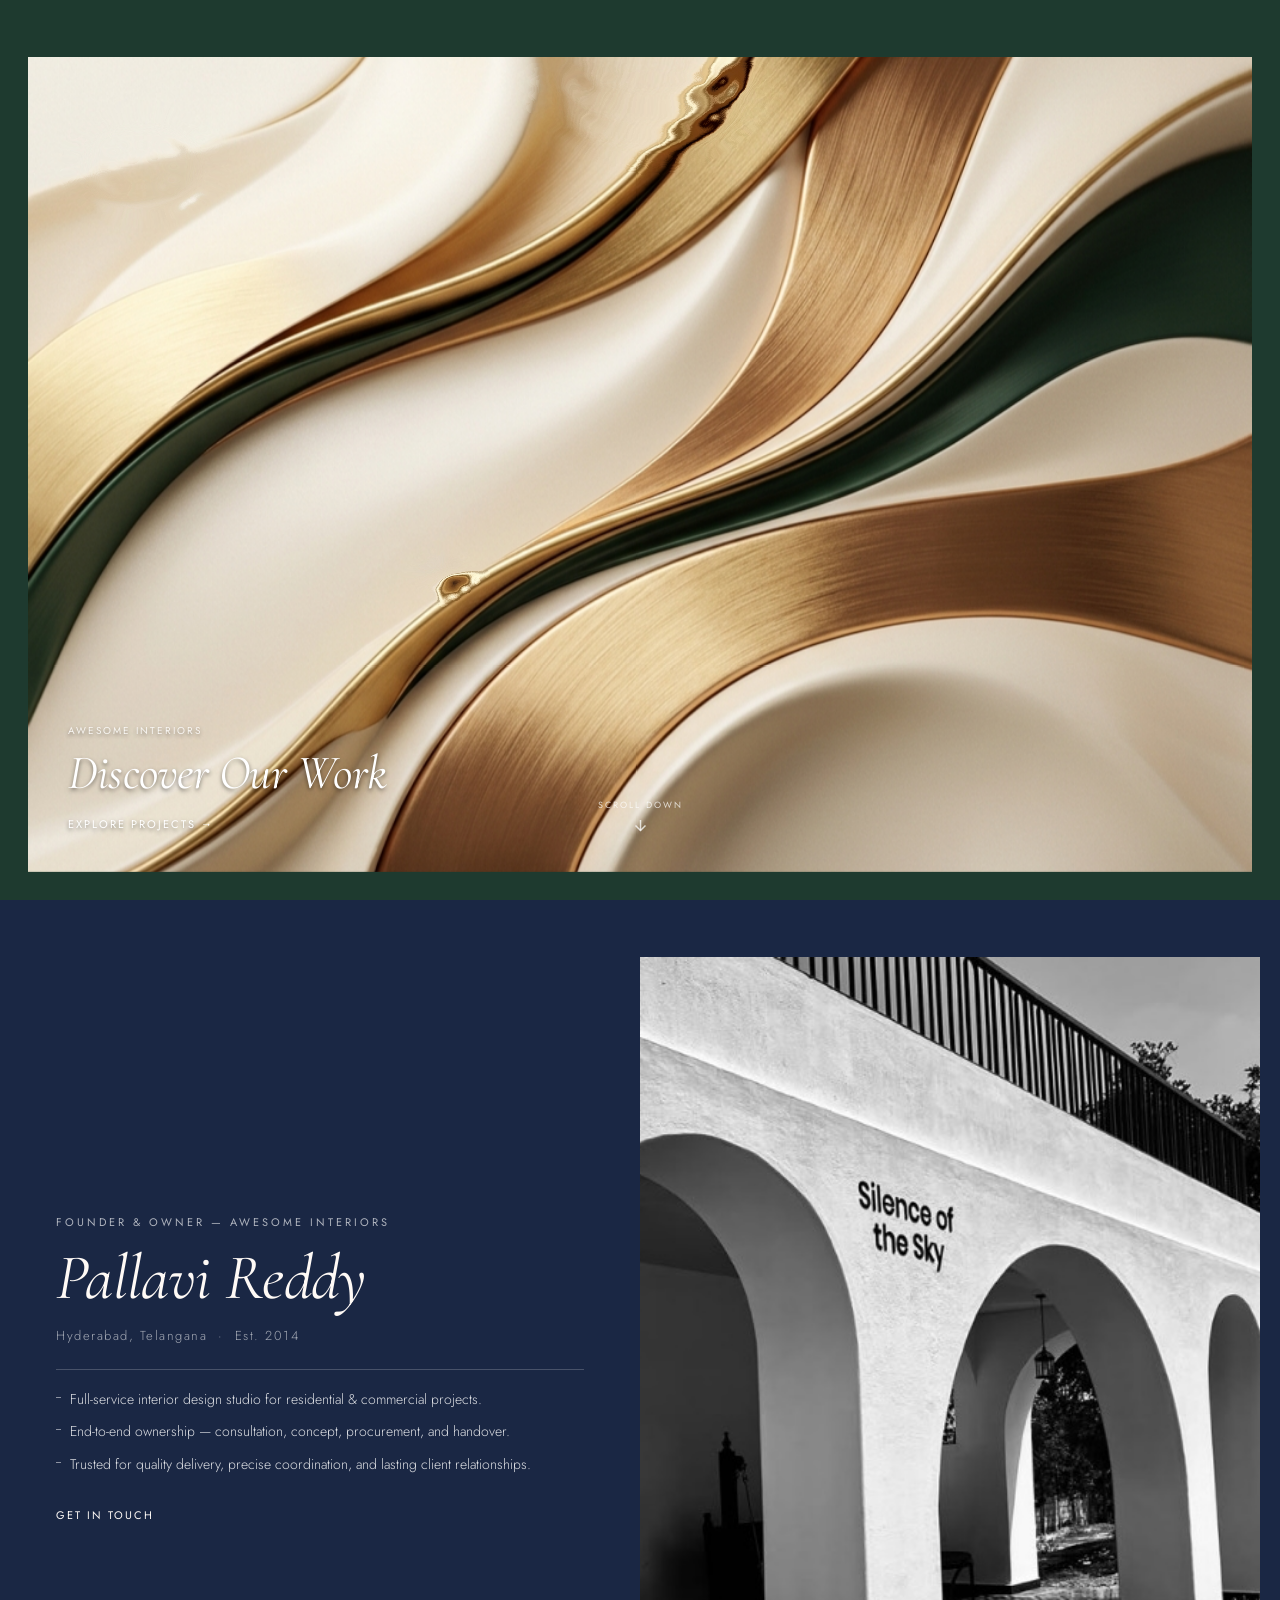
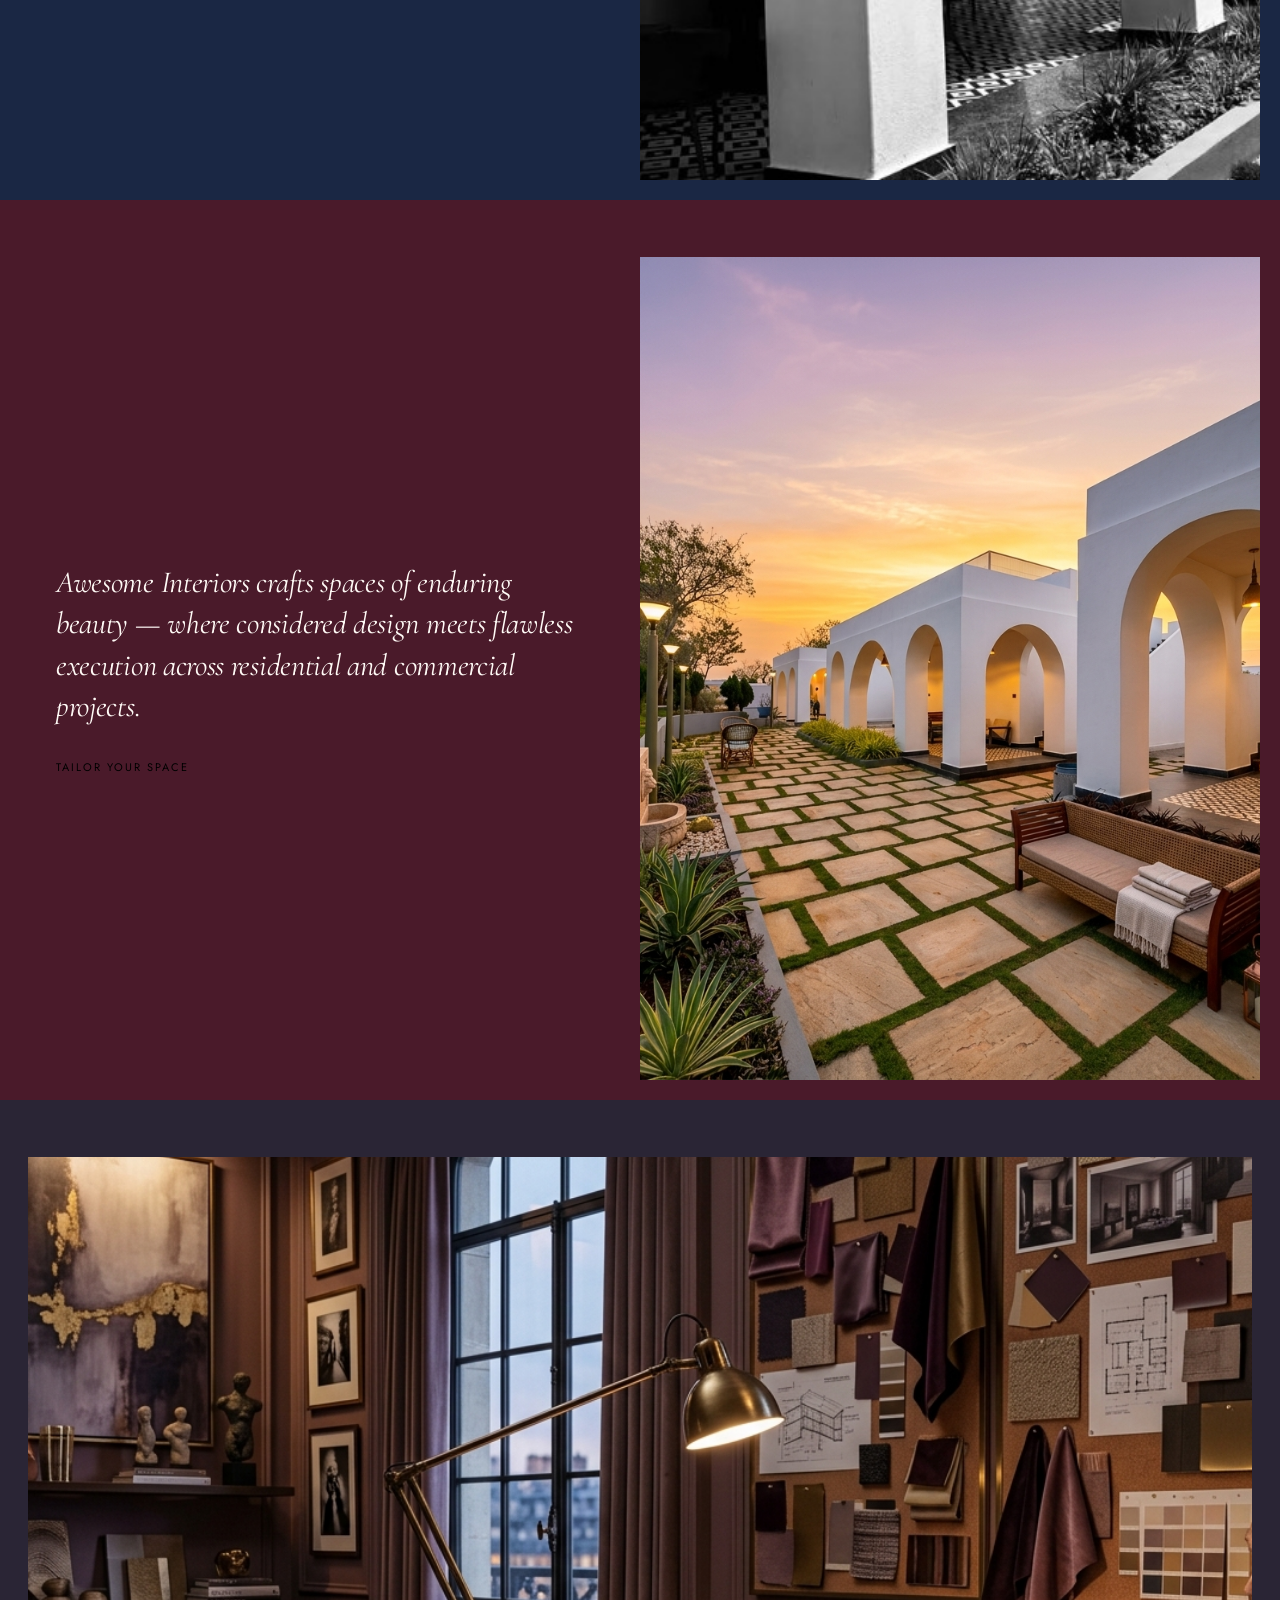
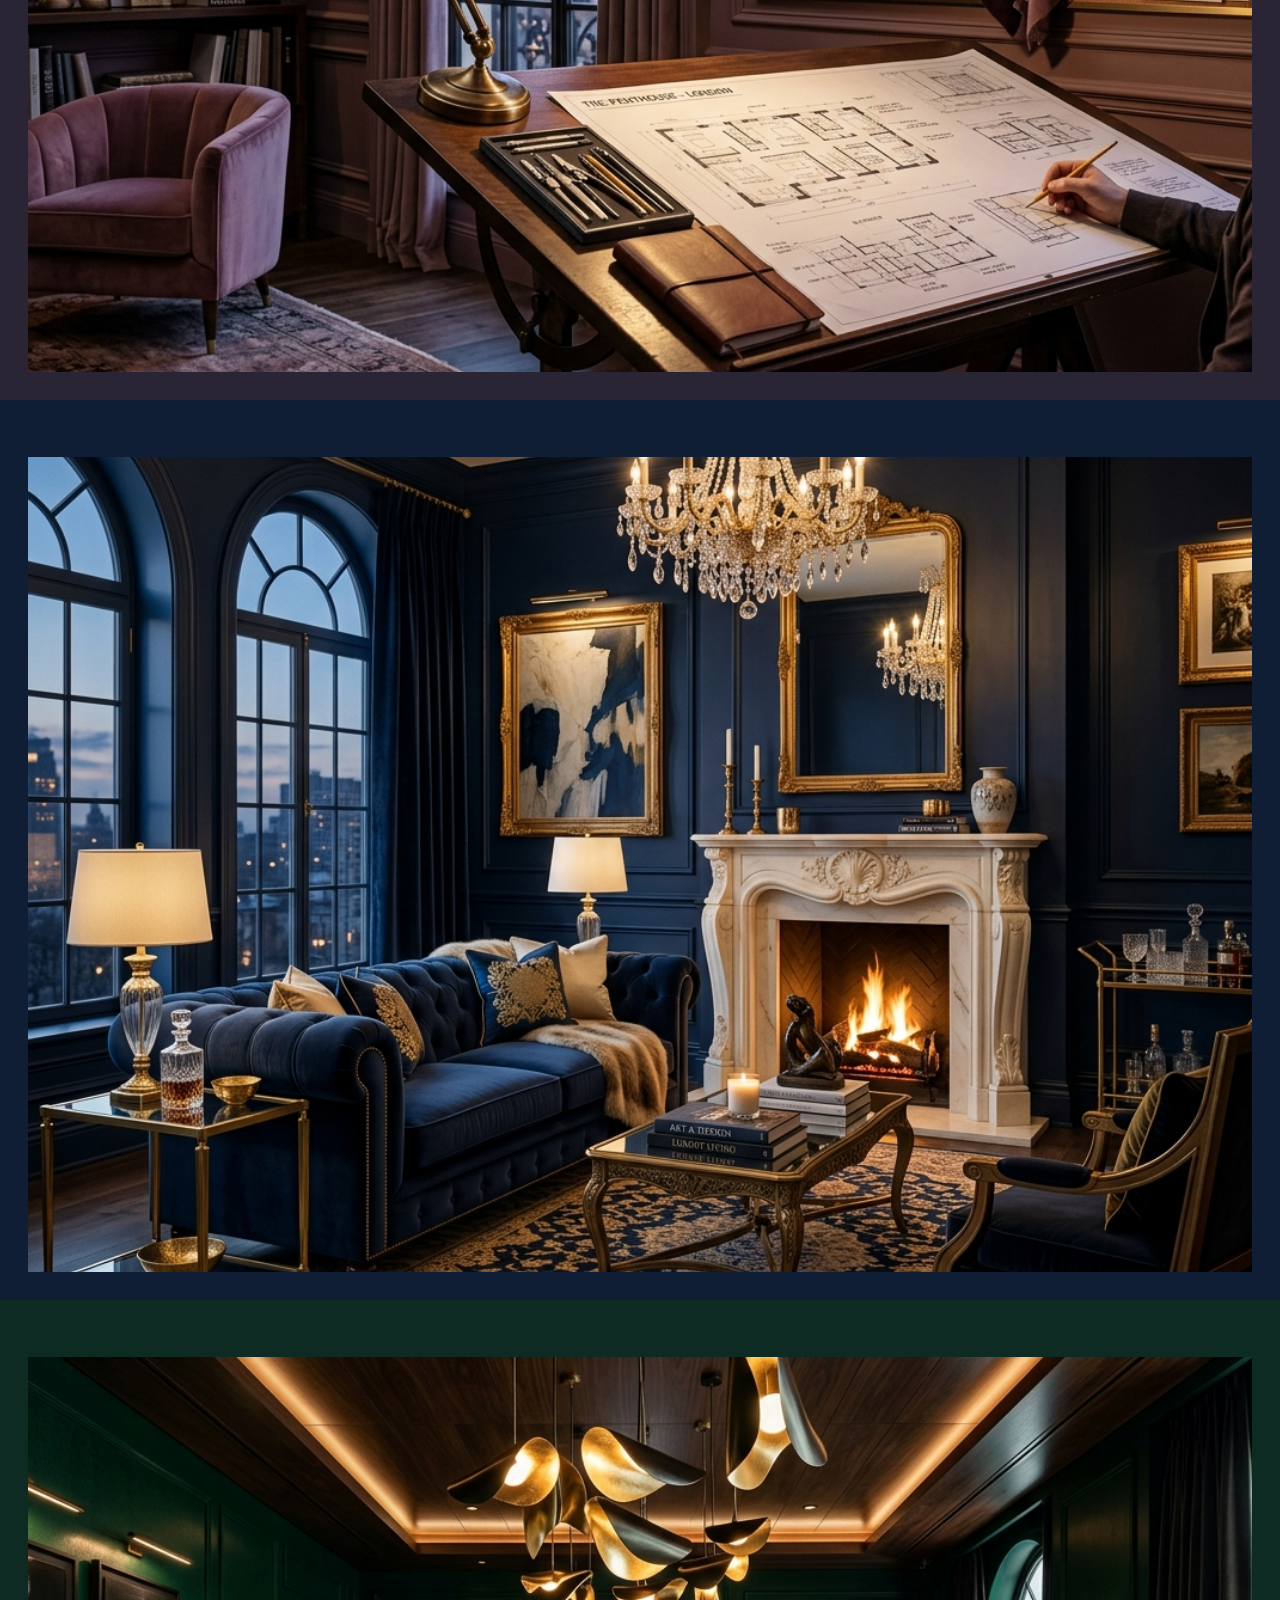
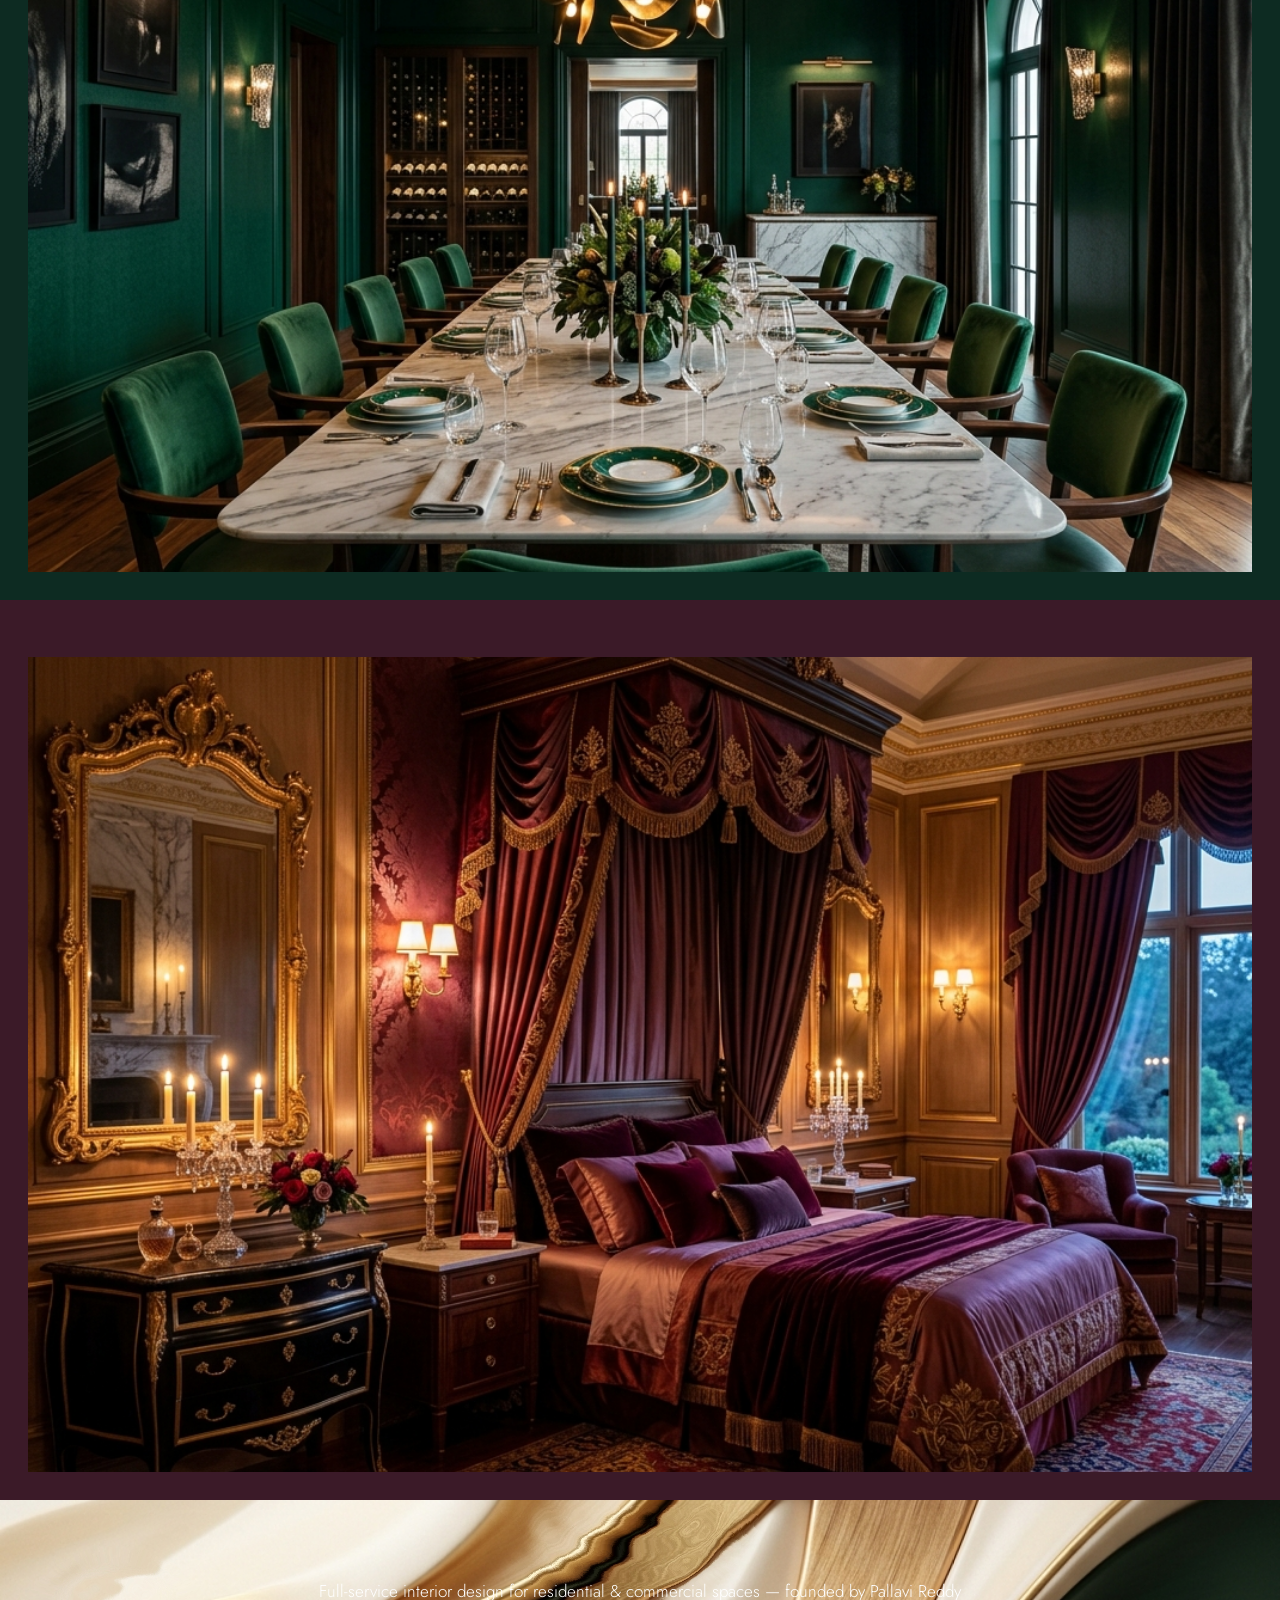
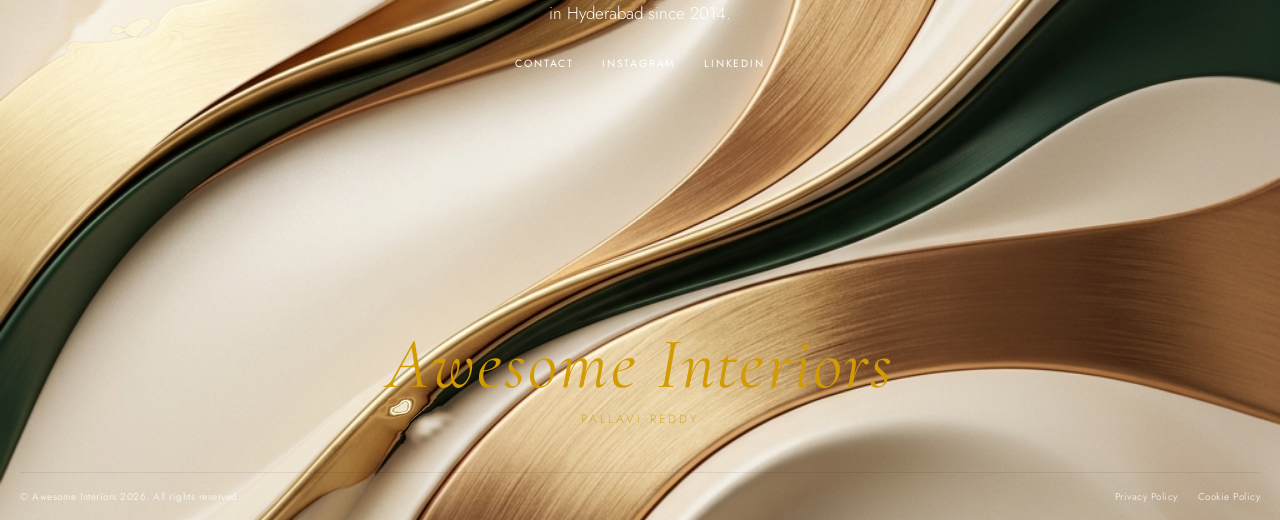
==== commit da4680ba: "Add files via upload" ====
--- a/index.html
+++ b/index.html
@@ -120,7 +120,7 @@
             </div>
             <div class="split-right">
               <a href="contact.html" data-page="contact">
-                <img src="images/image-main-2.png" alt="Pallavi Reddy — Founder Awesome Interiors" loading="lazy"/>
+                <img src="images/image-main-2.jpg" alt="Pallavi Reddy — Founder Awesome Interiors" loading="lazy"/>
               </a>
             </div>
           </div>
@@ -225,7 +225,13 @@
     <div class="page page-projects" id="page-projects">
       <div class="projects-hero ripple-container" style="position: relative; overflow: hidden; background: transparent;">
         <div class="hero-bg-wrap">
-          <img class="ripple-bg" src="images/image-projects-bg.png" alt="Awesome Interiors Projects" loading="eager"/>
+          <div class="ripple-bg projects-graphic-bg">
+            <div class="abstract-blob blob-1"></div>
+            <div class="abstract-blob blob-2"></div>
+            <div class="abstract-blob blob-3"></div>
+            <div class="abstract-blob blob-4"></div>
+            <div class="waves-overlay"></div>
+          </div>
         </div>
         <div class="projects-hero-text" style="position: relative; z-index: 2;">
           <h1 class="noe-heading reveal-bottom">Discover a selection of The Studio's finest works.</h1>
@@ -240,7 +246,7 @@
       </div>
 
       <!-- Projects Footer -->
-      <footer class="site-footer" style="background:#1d142b; color:#d29b02;">
+      <footer class="site-footer" style="background:#eaebe1; color:#d29b02;">
         <div class="footer-body">
           <nav class="footer-nav">
             <ul>
--- a/style.css
+++ b/style.css
@@ -1815,4 +1815,184 @@
   }
 }
 
-
+/* ---------- PROJECTS PAGE WAVE BACKGROUND & STYLE OVERRIDES ---------- */
+.projects-graphic-bg {
+  position: absolute;
+  inset: 0;
+  width: 100%;
+  height: 100%;
+  z-index: 1;
+  pointer-events: none;
+  background: radial-gradient(circle at 50% 0%, #f4f5ee, #eaebe1); /* Beige theme matching other pages */
+  overflow: hidden;
+}
+
+/* Translucent abstract floating design elements (Glassmorphic mesh gradient blobs) */
+.abstract-blob {
+  position: absolute;
+  border-radius: 50%;
+  mix-blend-mode: multiply; /* Blends beautifully on light beige backgrounds */
+  filter: blur(80px);
+  opacity: 0.16;
+  will-change: transform;
+}
+
+.blob-1 {
+  width: 50vw;
+  height: 50vw;
+  background: radial-gradient(circle, rgba(210, 155, 2, 0.4) 0%, rgba(210, 155, 2, 0) 70%);
+  top: -10vw;
+  left: -10vw;
+  animation: floatBlob1 30s ease-in-out infinite alternate;
+}
+
+.blob-2 {
+  width: 60vw;
+  height: 60vw;
+  background: radial-gradient(circle, rgba(138, 43, 226, 0.3) 0%, rgba(138, 43, 226, 0) 70%);
+  bottom: -15vw;
+  right: -10vw;
+  animation: floatBlob2 45s ease-in-out infinite alternate;
+}
+
+.blob-3 {
+  width: 40vw;
+  height: 40vw;
+  background: radial-gradient(circle, rgba(218, 112, 214, 0.3) 0%, rgba(218, 112, 214, 0) 70%);
+  top: 40%;
+  left: 30%;
+  animation: floatBlob3 35s ease-in-out infinite alternate;
+}
+
+.blob-4 {
+  width: 45vw;
+  height: 45vw;
+  background: radial-gradient(circle, rgba(210, 155, 2, 0.25) 0%, rgba(210, 155, 2, 0) 70%);
+  bottom: 30%;
+  left: -5vw;
+  animation: floatBlob4 40s ease-in-out infinite alternate;
+}
+
+/* Infinitely loop animation paths for translucent blobs */
+@keyframes floatBlob1 {
+  0% { transform: translate(0, 0) scale(1); }
+  50% { transform: translate(15vw, 10vh) scale(1.1); }
+  100% { transform: translate(-5vw, 20vh) scale(0.9); }
+}
+
+@keyframes floatBlob2 {
+  0% { transform: translate(0, 0) scale(1.1); }
+  50% { transform: translate(-20vw, -15vh) scale(0.95); }
+  100% { transform: translate(5vw, 5vh) scale(1.05); }
+}
+
+@keyframes floatBlob3 {
+  0% { transform: translate(0, 0) scale(0.9); }
+  50% { transform: translate(-10vw, 25vh) scale(1.15); }
+  100% { transform: translate(10vw, -10vh) scale(1); }
+}
+
+@keyframes floatBlob4 {
+  0% { transform: translate(0, 0) scale(1); }
+  50% { transform: translate(25vw, -20vh) scale(0.9); }
+  100% { transform: translate(-10vw, 15vh) scale(1.1); }
+}
+
+/* Layered wavy patterns, repeat vertically, scroll parallax to represent waves */
+.waves-overlay {
+  position: absolute;
+  inset: 0;
+  width: 100%;
+  height: 100%;
+  z-index: 2;
+  opacity: 0.55;
+  background-image: 
+    /* Wave Layer 1: Elegant Gold Waves (More spread out, 800px height, thicker stroke) */
+    url("data:image/svg+xml,%3Csvg xmlns='http://www.w3.org/2000/svg' width='1200' height='800' viewBox='0 0 1200 800' preserveAspectRatio='none'%3E%3Cpath d='M 150,0 C 150,100 70,100 70,200 C 70,300 150,300 150,400 C 150,500 230,500 230,600 C 230,700 150,700 150,800 M 550,0 C 550,100 630,100 630,200 C 630,300 550,300 550,400 C 550,500 470,500 470,600 C 470,700 550,700 550,800 M 950,0 C 950,100 870,100 870,200 C 870,300 950,300 950,400 C 950,500 1030,500 1030,600 C 1030,700 950,700 950,800' fill='none' stroke='%23d29b02' stroke-width='4' stroke-opacity='0.5'/%3E%3C/svg%3E"),
+    /* Wave Layer 2: Translucent Orchid Wave Contours (More spread out, 1000px height, thicker stroke) */
+    url("data:image/svg+xml,%3Csvg xmlns='http://www.w3.org/2000/svg' width='1200' height='1000' viewBox='0 0 1200 1000' preserveAspectRatio='none'%3E%3Cpath d='M 0,300 Q 300,550 600,300 T 1200,300 L 1200,1000 L 0,1000 Z' fill='url(%23grad-orchid)' fill-opacity='0.08'/%3E%3Cpath d='M 0,300 Q 300,550 600,300 T 1200,300' fill='none' stroke='%23da70d6' stroke-width='4' stroke-opacity='0.5'/%3E%3Cdefs%3E%3ClinearGradient id='grad-orchid' x1='0%25' y1='0%25' x2='0%25' y2='100%25'%3E%3Cstop offset='0%25' stop-color='%23da70d6' stop-opacity='1'/%3E%3Cstop offset='100%25' stop-color='%23eaebe1' stop-opacity='0'/%3E%3C/linearGradient%3E%3C/defs%3E%3C/svg%3E"),
+    /* Wave Layer 3: Violet Waves & Gold Dash lines (More spread out, 900px height, thicker stroke) */
+    url("data:image/svg+xml,%3Csvg xmlns='http://www.w3.org/2000/svg' width='1200' height='900' viewBox='0 0 1200 900' preserveAspectRatio='none'%3E%3Cpath d='M 300,0 C 300,112.5 380,112.5 380,225 C 380,337.5 300,337.5 300,450 C 300,562.5 220,562.5 220,675 C 220,787.5 300,787.5 300,900 M 800,0 C 800,112.5 720,112.5 720,225 C 720,337.5 800,337.5 800,450 C 800,562.5 880,562.5 880,675 C 880,787.5 800,787.5 800,900' fill='none' stroke='%238a2be2' stroke-width='4.5' stroke-opacity='0.5'/%3E%3Cpath d='M 500,0 C 500,112.5 490,112.5 490,225 C 490,337.5 550,337.5 550,450 C 550,562.5 610,562.5 610,675 C 610,787.5 550,787.5 550,900' fill='none' stroke='%23d29b02' stroke-width='3' stroke-dasharray='8,8' stroke-opacity='0.5'/%3E%3C/svg%3E");
+  background-repeat: repeat-y;
+  background-size: 100% 800px, 100% 1000px, 100% 900px;
+  animation: parallaxWaves 40s linear infinite;
+  will-change: background-position;
+}
+
+@keyframes parallaxWaves {
+  0% {
+    background-position: 0 0, 0 0, 0 0;
+  }
+  100% {
+    background-position: 0 800px, 0 -1000px, 0 900px;
+  }
+}
+
+.page-projects {
+  background-color: #eaebe1 !important; /* Beige theme matching other pages */
+  color: var(--black);
+}
+
+.page-projects .hero-bg-wrap {
+  position: fixed; /* Keep background static in viewport to prevent distortion of water ripples */
+  inset: 0;
+  width: 100%;
+  height: 100%;
+  z-index: 1;
+  pointer-events: none;
+}
+
+.page-projects .noe-heading {
+  color: var(--black) !important;
+}
+
+.page-projects .projects-grid {
+  color: var(--black);
+}
+
+.page-projects .project-name {
+  color: var(--black) !important;
+}
+
+.page-projects .project-cat {
+  color: #d29b02 !important;
+  opacity: 0.85 !important;
+}
+
+.page-projects .project-view-btn {
+  color: var(--black) !important;
+  border-bottom-color: #d29b02 !important;
+}
+
+.page-projects #projectsGrid p {
+  color: var(--black) !important;
+  opacity: 0.7;
+}
+
+/* Override sticky filter bar styles to fit beige theme */
+.page-projects .projects-filter-wrap {
+  background: #eaebe1 !important;
+  border-bottom-color: rgba(0, 0, 0, 0.1) !important;
+}
+
+.page-projects .filter-btn {
+  color: var(--black) !important;
+  opacity: 0.6;
+}
+
+.page-projects .filter-btn:hover {
+  opacity: 1;
+}
+
+.page-projects .filter-btn.active {
+  opacity: 1;
+  border-bottom-color: var(--black) !important;
+}
+
+/* Call to action adjustments if any */
+.page-projects .projects-cta-block .cta-label {
+  color: #d29b02 !important;
+}
+
+
+
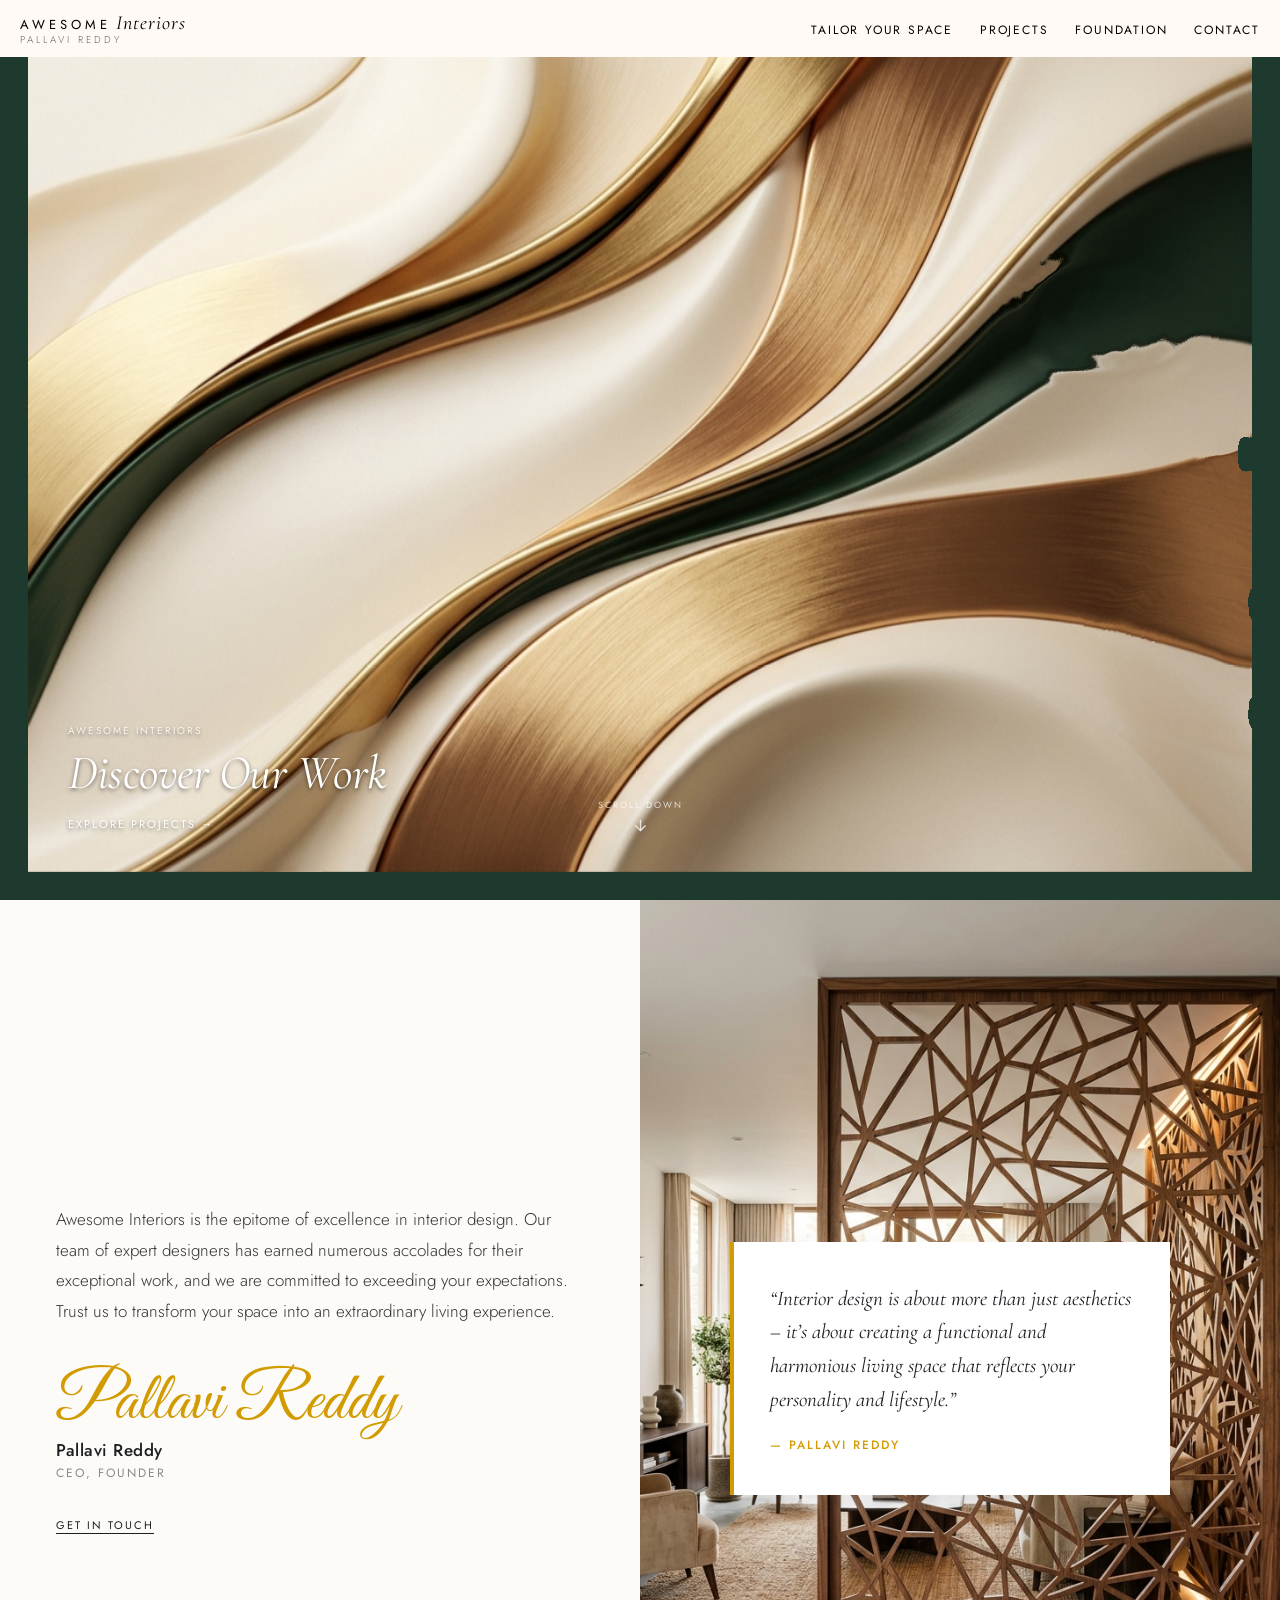
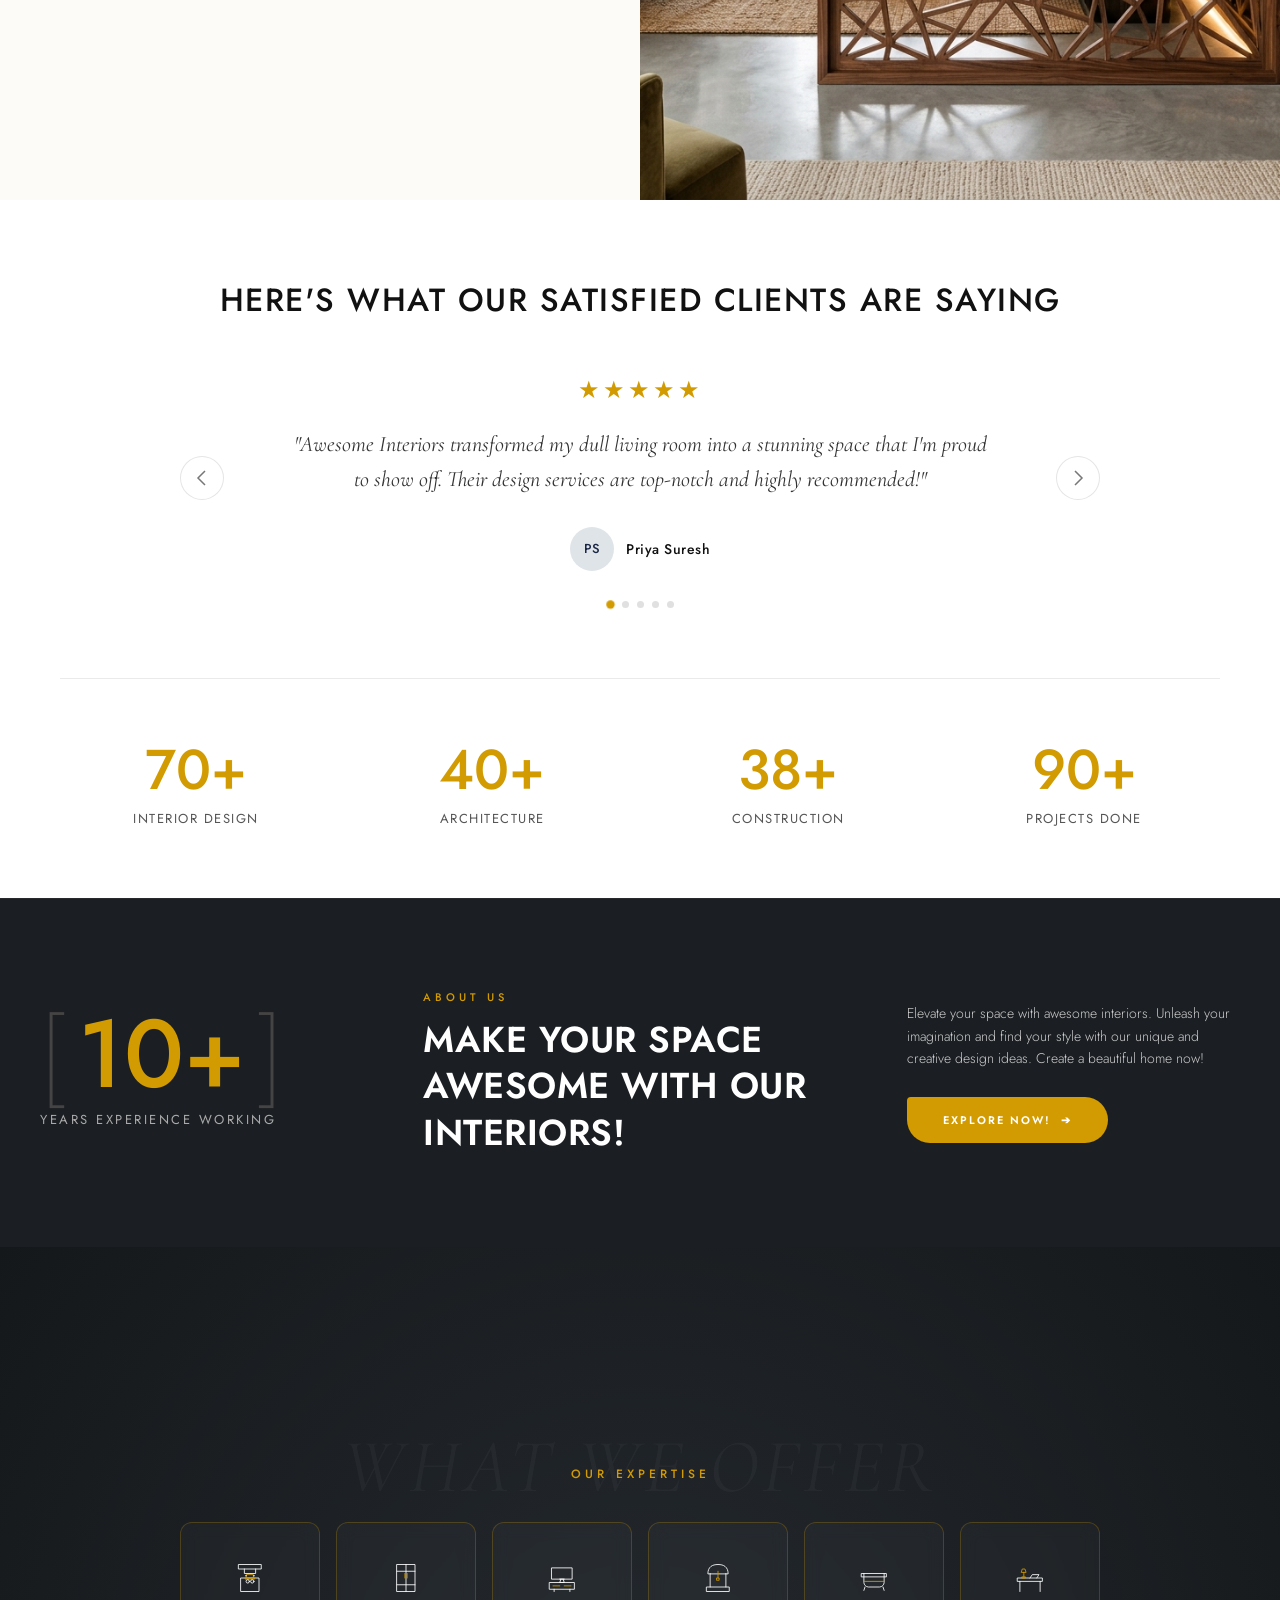
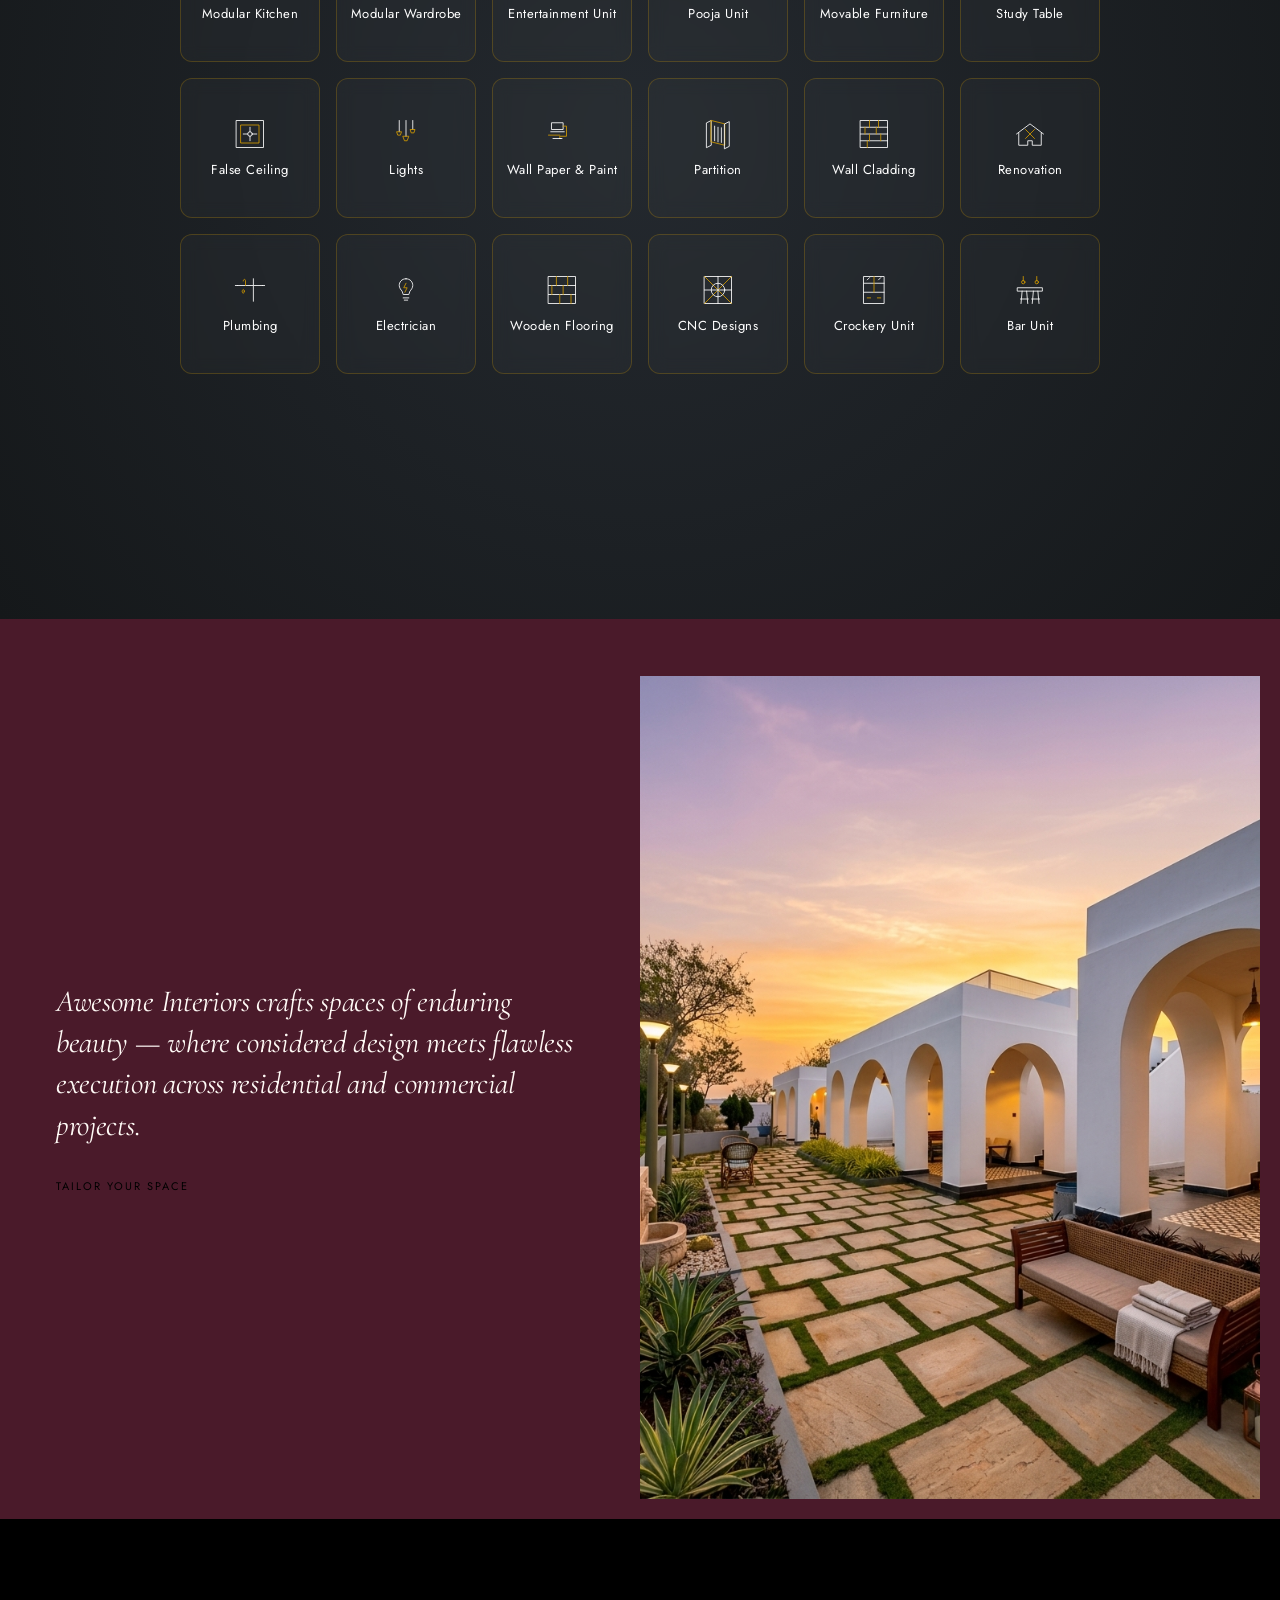
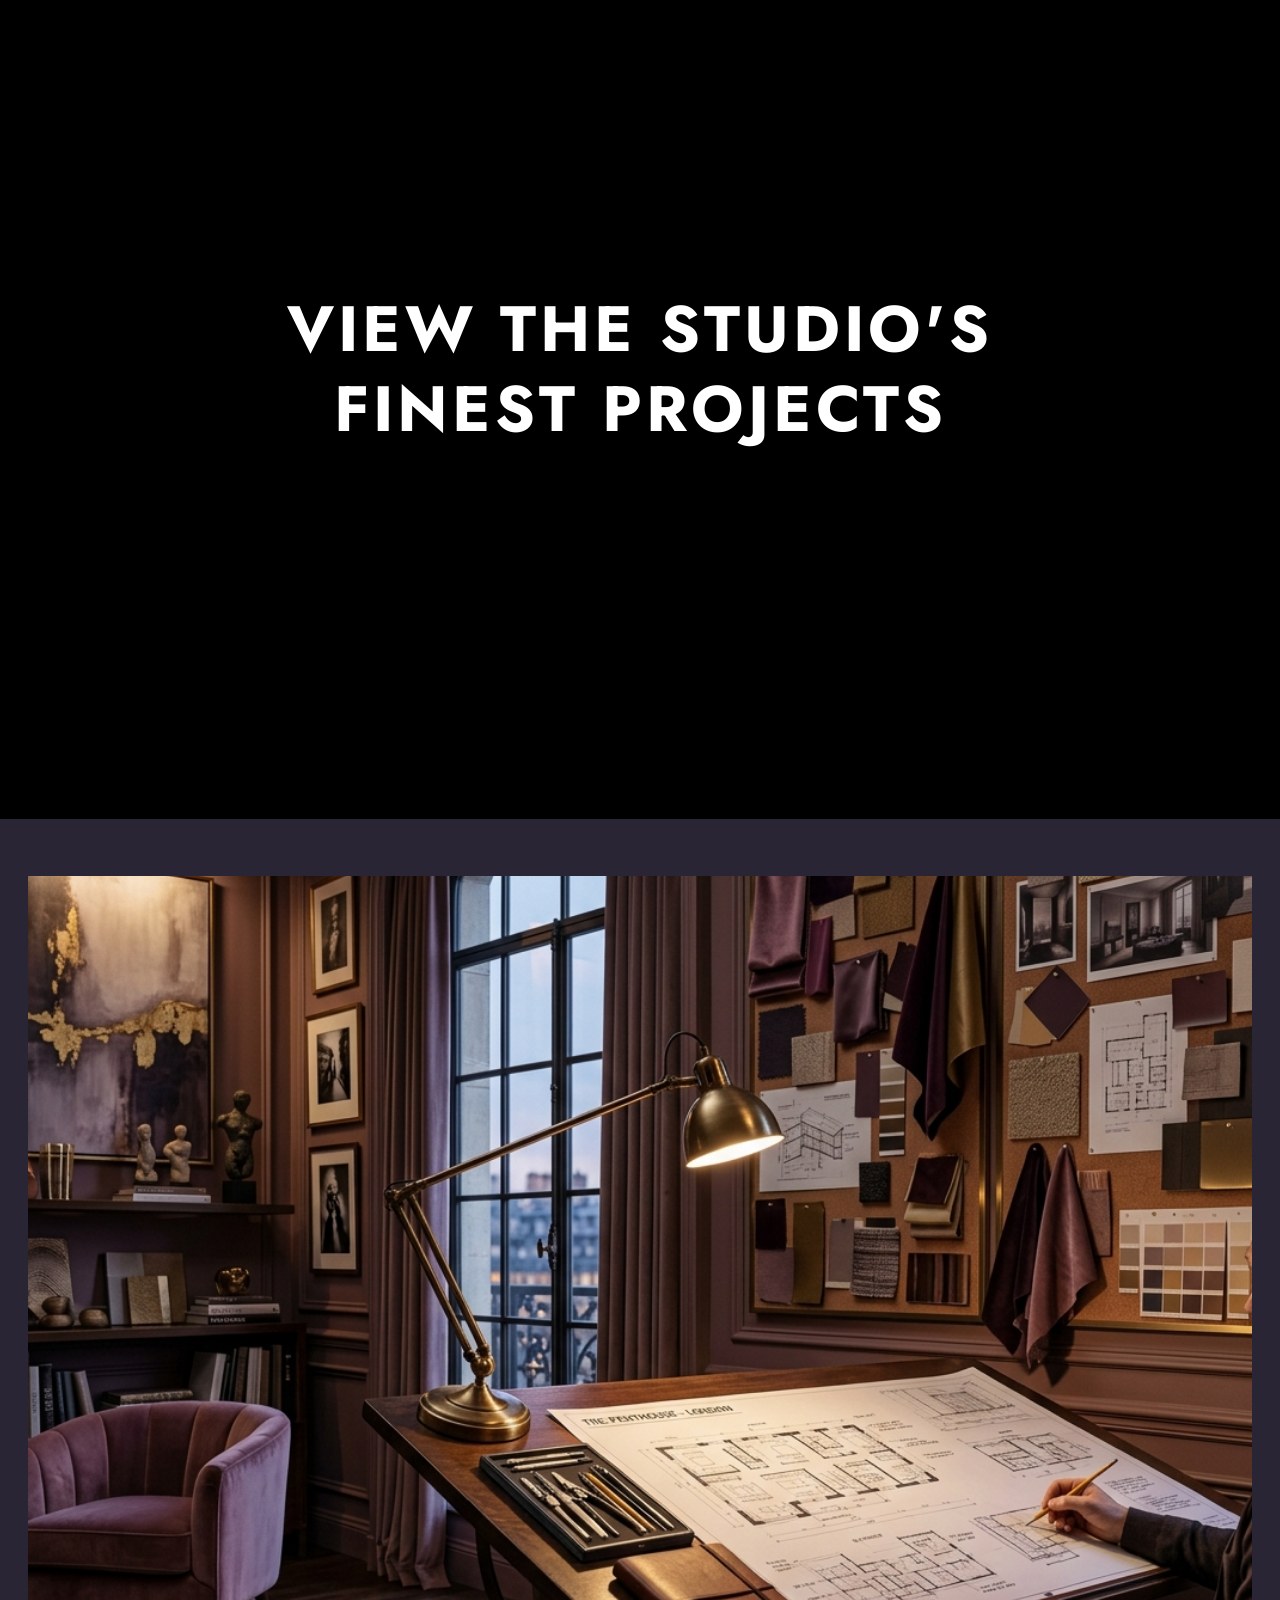
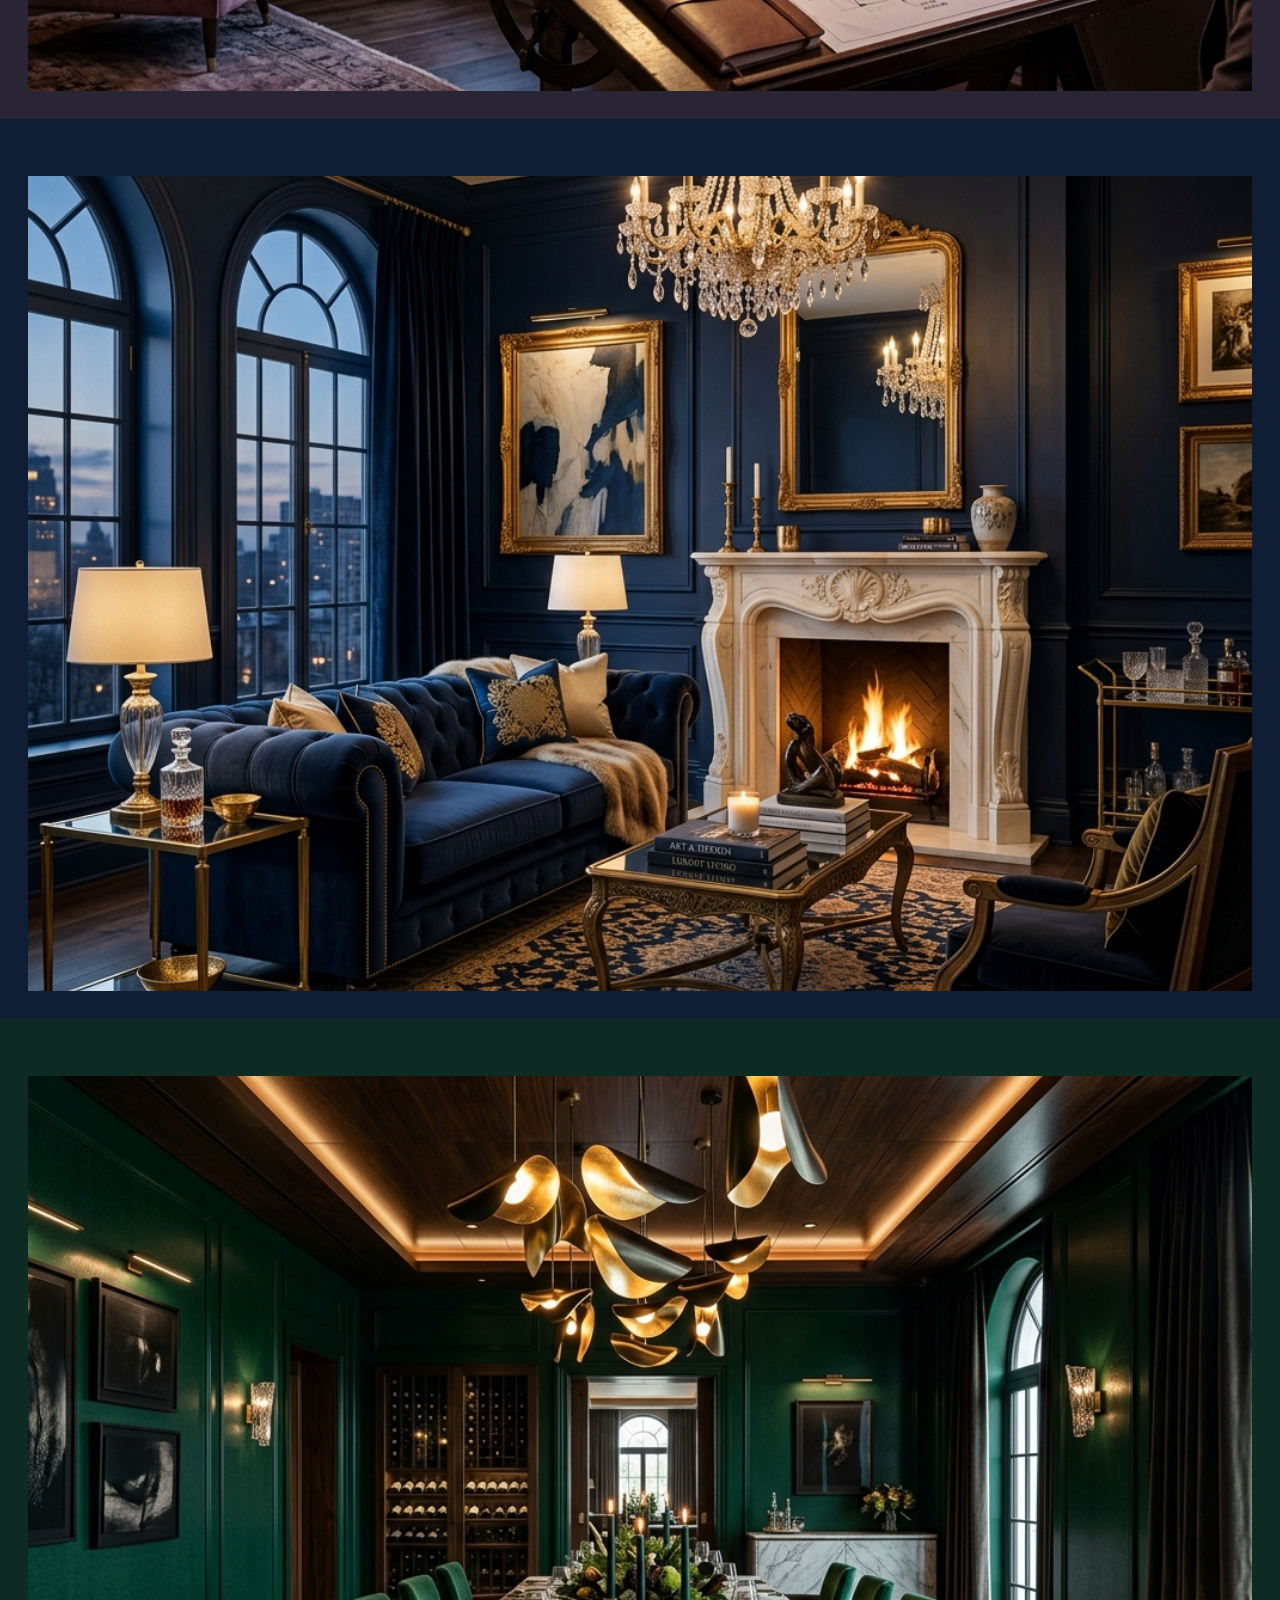
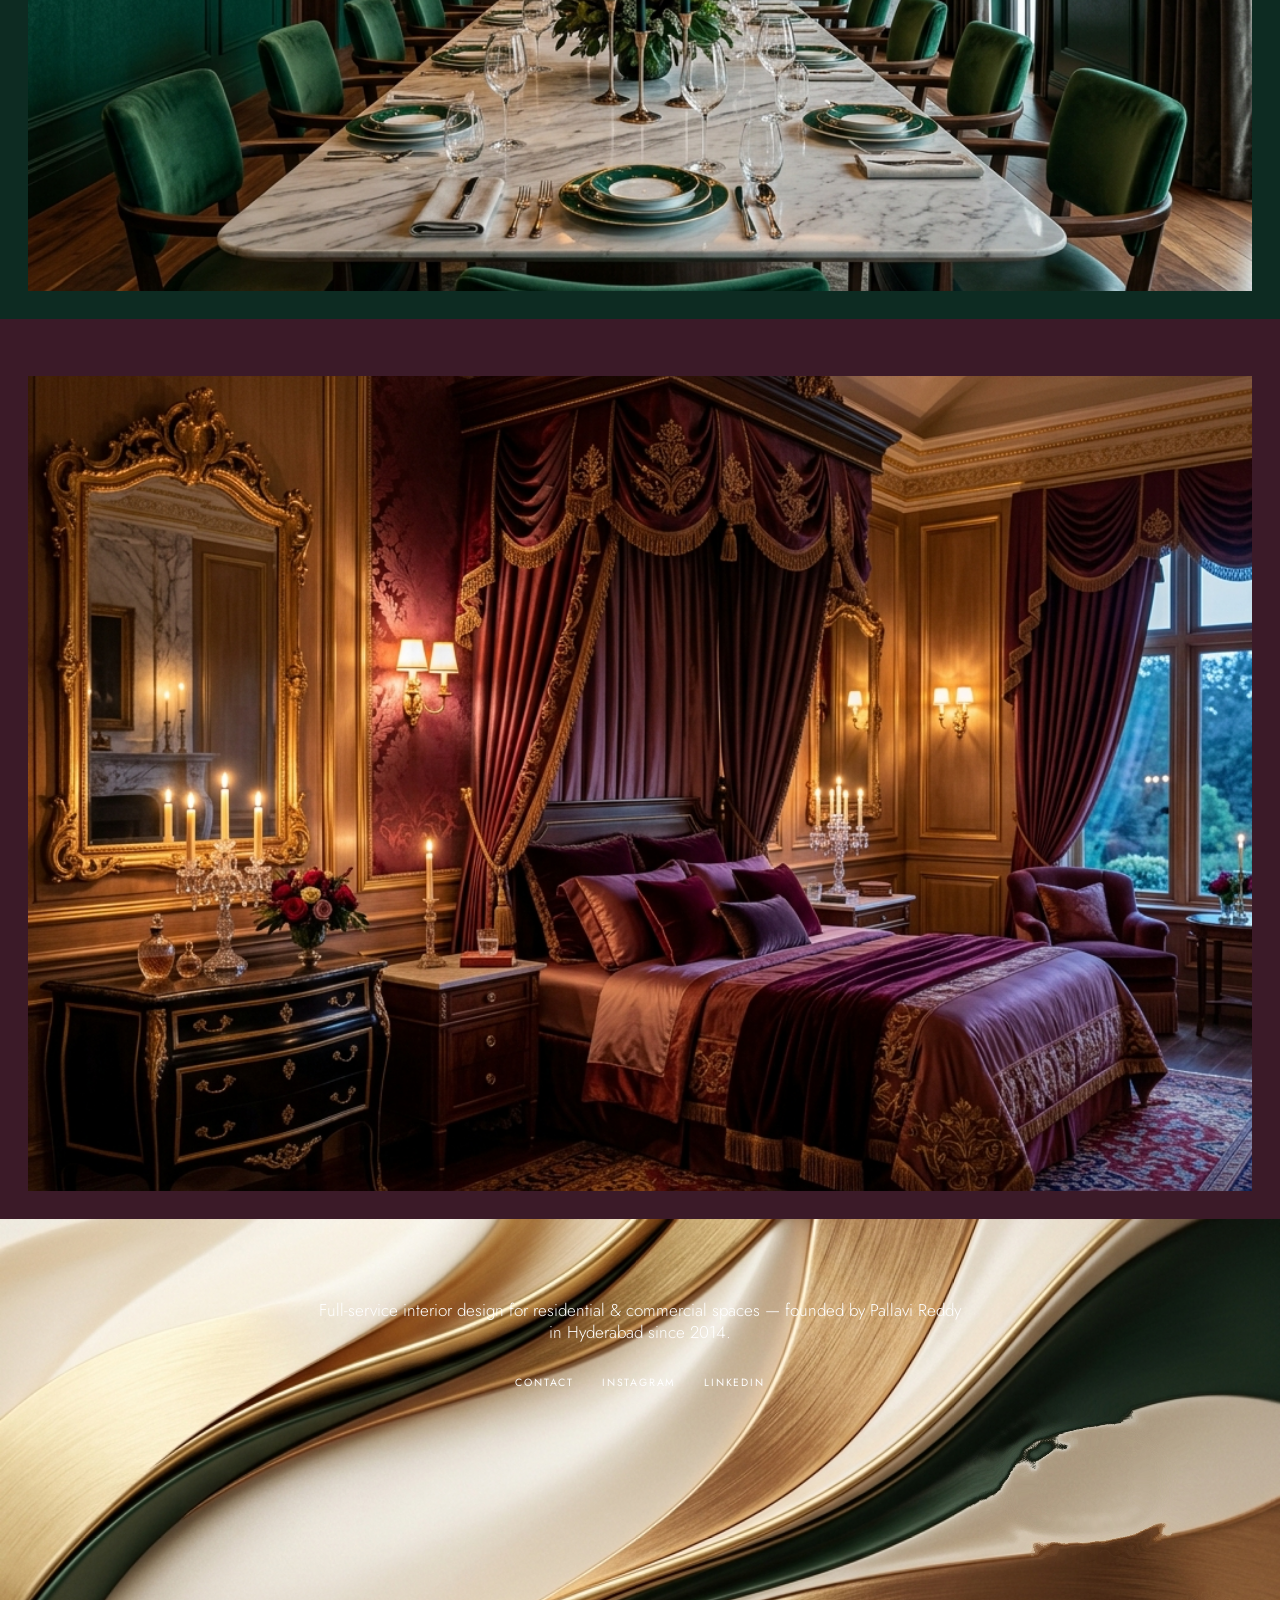
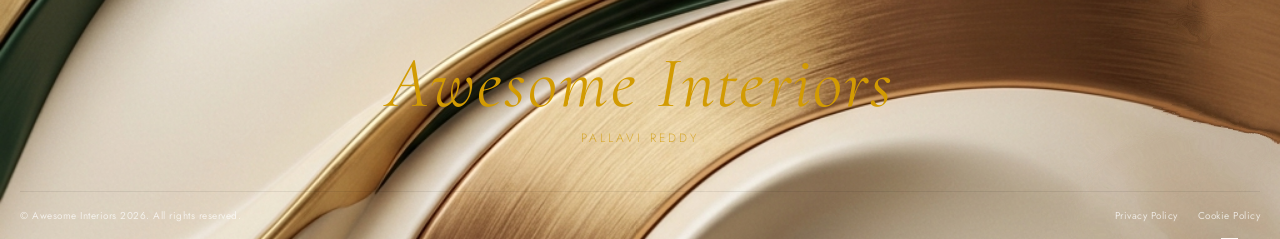
==== commit 3fd7e60c: "Add files via upload" ====
--- a/index.html
+++ b/index.html
@@ -12,6 +12,8 @@
   <link rel="preconnect" href="https://fonts.gstatic.com" crossorigin/>
   <link href="https://fonts.googleapis.com/css2?family=Cormorant+Garamond:ital,wght@0,300;0,400;0,500;1,300;1,400&family=Jost:wght@300;400;500&display=swap" rel="stylesheet"/>
   <link rel="stylesheet" href="style.css"/>
+  <link rel="icon" type="image/png" href="images/favicon.png"/>
+  <link href="https://fonts.googleapis.com/css2?family=Great+Vibes&display=swap" rel="stylesheet"/>
 </head>
 <body>
 
@@ -23,11 +25,9 @@
 
   <!-- Loading Screen (Homepage only) -->
   <div class="loading-screen" id="loadingScreen">
-    <div class="loading-logo-wrap loading-text-wrap">
-      <div class="loading-brand-text">
-        <span class="loading-brand-name">Awesome Interiors</span>
-        <span class="loading-brand-sub">Pallavi Reddy</span>
-      </div>
+    <div class="loading-logo-wrap loading-text-wrap" style="display: flex; flex-direction: column; align-items: center; gap: 16px;">
+      <img src="images/logo.png" alt="Awesome Interiors Logo" style="max-width: 320px; width: 100%; height: auto; display: block; margin: 0 auto; filter: drop-shadow(0px 2px 10px rgba(210, 155, 2, 0.3));"/>
+      <span class="loading-brand-sub" style="font-family: var(--font-sans); font-size: clamp(10px, 1.5vw, 13px); font-weight: 300; letter-spacing: 3px; text-transform: uppercase; color: rgba(255,255,255,0.6); display: block; text-align: center;">Pallavi Reddy</span>
     </div>
   </div>
 
@@ -100,28 +100,488 @@
           </a>
         </div>
 
-        <!-- Panel 2: Split — About Pallavi Reddy — midnight navy -->
-        <div class="hero-panel" style="background:#1a2744; top:57px;">
+        <!-- Panel 2: Split — About Pallavi Reddy — light theme editorial -->
+        <div class="hero-panel founder-card-panel" style="background:#fcfbf7; top:57px;">
           <div class="split-panel">
-            <div class="split-left founder-panel" style="background:#1a2744;">
-              <div class="split-text">
-                <div class="founder-content">
-                  <span class="founder-eyebrow">Founder &amp; Owner &mdash; Awesome Interiors</span>
-                  <h2 class="founder-name">Pallavi Reddy</h2>
-                  <span class="founder-meta">Hyderabad, Telangana &nbsp;&middot;&nbsp; Est. 2014</span>
-                  <ul class="founder-highlights">
-                    <li>Full-service interior design studio for residential &amp; commercial projects.</li>
-                    <li>End-to-end ownership &mdash; consultation, concept, procurement, and handover.</li>
-                    <li>Trusted for quality delivery, precise coordination, and lasting client relationships.</li>
-                  </ul>
+            <div class="split-left founder-panel-left" style="background:#fcfbf7;">
+              <div class="founder-editorial-content">
+                <p class="founder-editorial-para">
+                  Awesome Interiors is the epitome of excellence in interior design. Our team of expert designers has earned numerous accolades for their exceptional work, and we are committed to exceeding your expectations. Trust us to transform your space into an extraordinary living experience.
+                </p>
+                <div class="founder-signature-wrap">
+                  <div class="founder-signature">Pallavi Reddy</div>
+                  <div class="founder-signature-name">Pallavi Reddy</div>
+                  <div class="founder-signature-title">CEO, Founder</div>
                 </div>
-                <p class="cta-label"><a href="contact.html" data-page="contact"><span>Get in Touch</span></a></p>
-              </div>
-            </div>
-            <div class="split-right">
-              <a href="contact.html" data-page="contact">
-                <img src="images/image-main-2.jpg" alt="Pallavi Reddy — Founder Awesome Interiors" loading="lazy"/>
-              </a>
+                <p class="cta-label founder-cta"><a href="contact.html" data-page="contact"><span>Get in Touch</span></a></p>
+              </div>
+            </div>
+            <div class="split-right founder-panel-right">
+              <img src="images/trellis-bg.png" alt="Trellis backdrop" loading="lazy" style="position: absolute; inset: 0; width: 100%; height: 100%; object-fit: cover; z-index: 1;"/>
+              <div class="founder-quote-card" style="position: relative; z-index: 2; margin: auto;">
+                <blockquote class="founder-quote-text">
+                  “Interior design is about more than just aesthetics – it’s about creating a functional and harmonious living space that reflects your personality and lifestyle.”
+                </blockquote>
+                <cite class="founder-quote-author">— Pallavi Reddy</cite>
+              </div>
+            </div>
+          </div>
+        </div>
+
+        <!-- Panel 2.5 (Panel 3): Client Reviews, Stats & About Banner -->
+        <div class="hero-panel reviews-about-panel" style="background:#ffffff; top:57px;">
+          
+          <!-- Upper Section: White Reviews & Stats -->
+          <div class="reviews-stats-section">
+            <h2 class="reviews-section-title">Here's What Our Satisfied Clients Are Saying</h2>
+            
+            <!-- Review Carousel -->
+            <div class="review-carousel-wrap">
+              <div class="review-carousel-track">
+                <!-- Slide 1 -->
+                <div class="review-slide active">
+                  <div class="review-stars">★★★★★</div>
+                  <blockquote class="review-text">
+                    "Awesome Interiors transformed my dull living room into a stunning space that I'm proud to show off. Their design services are top-notch and highly recommended!"
+                  </blockquote>
+                  <div class="review-author-wrap">
+                    <div class="review-avatar">PS</div>
+                    <span class="review-author-name">Priya Suresh</span>
+                  </div>
+                </div>
+                <!-- Slide 2 -->
+                <div class="review-slide">
+                  <div class="review-stars">★★★★★</div>
+                  <blockquote class="review-text">
+                    "The team is extremely professional and creative. They designed our 3BHK flat in Gachibowli with great care and attention to detail. Excellent execution!"
+                  </blockquote>
+                  <div class="review-author-wrap">
+                    <div class="review-avatar">AS</div>
+                    <span class="review-author-name">Amit Sharma</span>
+                  </div>
+                </div>
+                <!-- Slide 3 -->
+                <div class="review-slide">
+                  <div class="review-stars">★★★★★</div>
+                  <blockquote class="review-text">
+                    "From design selection to execution, the process was seamless. Our modular wardrobe and pooja unit look stunning. Highly recommend Pallavi Reddy!"
+                  </blockquote>
+                  <div class="review-author-wrap">
+                    <div class="review-avatar">DI</div>
+                    <span class="review-author-name">Deepika Iyer</span>
+                  </div>
+                </div>
+                <!-- Slide 4 -->
+                <div class="review-slide">
+                  <div class="review-stars">★★★★☆</div>
+                  <blockquote class="review-text">
+                    "They delivered outstanding office interior work on time and within budget. Their design options were very modern, premium, and functional."
+                  </blockquote>
+                  <div class="review-author-wrap">
+                    <div class="review-avatar">RP</div>
+                    <span class="review-author-name">Rajesh Patel</span>
+                  </div>
+                </div>
+                <!-- Slide 5 -->
+                <div class="review-slide">
+                  <div class="review-stars">★★★★★</div>
+                  <blockquote class="review-text">
+                    "Highly creative and responsive team. They kept us updated throughout the renovation. Our kitchen is now the highlight of our home!"
+                  </blockquote>
+                  <div class="review-author-wrap">
+                    <div class="review-avatar">KN</div>
+                    <span class="review-author-name">Kavita Nair</span>
+                  </div>
+                </div>
+              </div>
+              
+              <!-- Navigation Controls -->
+              <button class="carousel-control prev" aria-label="Previous review">
+                <svg width="24" height="24" viewBox="0 0 24 24" fill="none" stroke="currentColor" stroke-width="1.5"><path d="M15 19l-7-7 7-7"/></svg>
+              </button>
+              <button class="carousel-control next" aria-label="Next review">
+                <svg width="24" height="24" viewBox="0 0 24 24" fill="none" stroke="currentColor" stroke-width="1.5"><path d="M9 5l7 7-7 7"/></svg>
+              </button>
+              
+              <div class="carousel-dots">
+                <span class="dot active"></span>
+                <span class="dot"></span>
+                <span class="dot"></span>
+                <span class="dot"></span>
+                <span class="dot"></span>
+              </div>
+            </div>
+            
+            <!-- Stats Grid -->
+            <div class="stats-grid-container count-trigger">
+              <div class="stat-item">
+                <div class="stat-num-wrap"><span class="count-up-number" data-target="70">0</span>+</div>
+                <div class="stat-label">Interior Design</div>
+              </div>
+              <div class="stat-item">
+                <div class="stat-num-wrap"><span class="count-up-number" data-target="40">0</span>+</div>
+                <div class="stat-label">Architecture</div>
+              </div>
+              <div class="stat-item">
+                <div class="stat-num-wrap"><span class="count-up-number" data-target="38">0</span>+</div>
+                <div class="stat-label">Construction</div>
+              </div>
+              <div class="stat-item">
+                <div class="stat-num-wrap"><span class="count-up-number" data-target="90">0</span>+</div>
+                <div class="stat-label">Projects Done</div>
+              </div>
+            </div>
+          </div>
+          
+          <!-- Lower Section: Dark About Us Banner -->
+          <div class="about-banner-section">
+            <div class="about-banner-inner">
+              <div class="about-experience-box">
+                <div class="bracket-wrap">
+                  <span class="bracket-left">[</span>
+                  <div class="experience-number">
+                    <span class="count-up-number" data-target="10">0</span>+
+                  </div>
+                  <span class="bracket-right">]</span>
+                </div>
+                <div class="experience-label">Years experience working</div>
+              </div>
+              
+              <div class="about-text-content">
+                <span class="about-eyebrow">ABOUT US</span>
+                <h3 class="about-heading">MAKE YOUR SPACE AWESOME WITH OUR INTERIORS!</h3>
+              </div>
+              
+              <div class="about-cta-content">
+                <p class="about-para">
+                  Elevate your space with awesome interiors. Unleash your imagination and find your style with our unique and creative design ideas. Create a beautiful home now!
+                </p>
+                <a class="about-explore-btn" href="projects.html" data-page="projects">
+                  <span>EXPLORE NOW! &nbsp;➔</span>
+                </a>
+              </div>
+            </div>
+          </div>
+          
+        </div>
+
+        <!-- Panel 3: Services We Offer -->
+        <div class="hero-panel services-panel" style="background:#1b1e22; top:57px;">
+          <div class="services-panel-inner">
+            <div class="services-header">
+              <div class="services-bg-text">What We Offer</div>
+              <div class="services-fg-text">Our Expertise</div>
+            </div>
+            
+            <div class="services-grid-container">
+              <!-- Box 1: Modular Kitchen -->
+              <div class="service-card">
+                <svg class="service-icon" viewBox="0 0 64 64">
+                  <!-- Hood / Cabinet structure -->
+                  <path d="M12 8 h40 v8 h-40 z" />
+                  <path d="M22 16 v8 h20 v-8" />
+                  <path d="M16 32 h32 v24 h-32 z" />
+                  <!-- Stove outline -->
+                  <path class="icon-accent" d="M24 32 h16 v2 h-16 z" />
+                  <circle cx="28" cy="38" r="3" />
+                  <circle cx="36" cy="38" r="3" />
+                  <!-- Pot outline -->
+                  <path class="icon-accent" d="M26 26 h12 v6 h-12 z" />
+                  <path d="M24 28 h2" />
+                  <path d="M38 28 h2" />
+                </svg>
+                <span class="service-label">Modular Kitchen</span>
+              </div>
+              
+              <!-- Box 2: Modular Wardrobe -->
+              <div class="service-card">
+                <svg class="service-icon" viewBox="0 0 64 64">
+                  <!-- Wardrobe outline -->
+                  <path d="M16 8 h32 v48 h-32 z" />
+                  <!-- Doors split -->
+                  <path d="M32 8 v48" />
+                  <!-- Handles -->
+                  <path class="icon-accent" d="M30 24 v8" />
+                  <path class="icon-accent" d="M34 24 v8" />
+                  <!-- Inner shelves visual indicator -->
+                  <path d="M16 20 h32" />
+                  <path d="M16 44 h32" />
+                </svg>
+                <span class="service-label">Modular Wardrobe</span>
+              </div>
+              
+              <!-- Box 3: Entertainment Unit -->
+              <div class="service-card">
+                <svg class="service-icon" viewBox="0 0 64 64">
+                  <!-- Console table -->
+                  <path d="M10 40 h44 v12 h-44 z" />
+                  <path d="M18 52 v4" />
+                  <path d="M46 52 v4" />
+                  <!-- TV Outline -->
+                  <path d="M14 14 h36 v20 h-36 z" />
+                  <path d="M28 34 h8" />
+                  <path d="M30 34 l-2 6 h8 l-2 -6" />
+                  <!-- Shelf details -->
+                  <path class="icon-accent" d="M16 46 h12" />
+                  <path class="icon-accent" d="M36 46 h12" />
+                </svg>
+                <span class="service-label">Entertainment Unit</span>
+              </div>
+              
+              <!-- Box 4: Pooja Unit -->
+              <div class="service-card">
+                <svg class="service-icon" viewBox="0 0 64 64">
+                  <!-- Base platform -->
+                  <path d="M12 48 h40 v8 h-40 z" />
+                  <!-- Pillars -->
+                  <path d="M18 24 v24" />
+                  <path d="M46 24 v24" />
+                  <!-- Dome structure -->
+                  <path d="M14 24 c0 -12 8 -16 18 -16 s18 4 18 16 z" />
+                  <!-- Hanging Bell -->
+                  <path class="icon-accent" d="M32 20 v12" />
+                  <path class="icon-accent" d="M30 32 h4 v4 h-4 z" />
+                </svg>
+                <span class="service-label">Pooja Unit</span>
+              </div>
+              
+              <!-- Box 5: Movable Furniture -->
+              <div class="service-card">
+                <svg class="service-icon" viewBox="0 0 64 64">
+                  <!-- Armchair/Sofa outline -->
+                  <path d="M14 24 v16 c0 4 4 8 8 8 h20 c4 0 8 -4 8 -8 v-16" />
+                  <path d="M10 24 h44 v6 h-44 z" />
+                  <!-- Legs -->
+                  <path d="M16 48 l-2 6" />
+                  <path d="M48 48 l2 6" />
+                  <!-- Cushion line -->
+                  <path class="icon-accent" d="M14 38 h36" />
+                </svg>
+                <span class="service-label">Movable Furniture</span>
+              </div>
+              
+              <!-- Box 6: Study Table -->
+              <div class="service-card">
+                <svg class="service-icon" viewBox="0 0 64 64">
+                  <!-- Table outline -->
+                  <path d="M10 32 h44 v6 h-44 z" />
+                  <path d="M14 38 v18" />
+                  <path d="M50 38 v18" />
+                  <!-- Table Lamp -->
+                  <path class="icon-accent" d="M18 32 h6 v-2 h-6 z" />
+                  <path class="icon-accent" d="M21 30 v-8" />
+                  <path class="icon-accent" d="M17 22 h8 l-2 -6 h-4 z" />
+                  <!-- Laptop/Book open -->
+                  <path d="M32 32 l4 -6 h12 l-4 6" />
+                </svg>
+                <span class="service-label">Study Table</span>
+              </div>
+              
+              <!-- Box 7: False Ceiling -->
+              <div class="service-card">
+                <svg class="service-icon" viewBox="0 0 64 64">
+                  <!-- Outer ceiling outline -->
+                  <path d="M8 8 h48 v48 h-48 z" />
+                  <!-- Recessed drop ceiling layer -->
+                  <path class="icon-accent" d="M16 16 h32 v32 h-32 z" />
+                  <!-- Center fan or light fixture -->
+                  <circle cx="32" cy="32" r="4" />
+                  <path d="M32 20 v8" />
+                  <path d="M32 36 v8" />
+                  <path d="M20 32 h8" />
+                  <path d="M36 32 h8" />
+                </svg>
+                <span class="service-label">False Ceiling</span>
+              </div>
+              
+              <!-- Box 8: Lights -->
+              <div class="service-card">
+                <svg class="service-icon" viewBox="0 0 64 64">
+                  <!-- Multiple pendant lights hanging -->
+                  <!-- Light 1 -->
+                  <path d="M20 8 v20" />
+                  <path class="icon-accent" d="M16 28 h8 l-2 6 h-4 z" />
+                  <!-- Light 2 (center) -->
+                  <path d="M32 8 v28" />
+                  <path class="icon-accent" d="M27 36 h10 l-3 8 h-4 z" />
+                  <!-- Light 3 -->
+                  <path d="M44 8 v16" />
+                  <path class="icon-accent" d="M40 24 h8 l-2 6 h-4 z" />
+                </svg>
+                <span class="service-label">Lights</span>
+              </div>
+              
+              <!-- Box 9: Wall Paper & Paint -->
+              <div class="service-card">
+                <svg class="service-icon" viewBox="0 0 64 64">
+                  <!-- Paint roller outline -->
+                  <path d="M14 24 h20 v-12 h-20 z" />
+                  <path class="icon-accent" d="M34 18 h6 v18 h-12 v4" />
+                  <path d="M28 40 h2" />
+                  <!-- Wall paint stroke representation -->
+                  <path d="M12 28 h24" />
+                  <path class="icon-accent" d="M8 34 h20" />
+                  <path d="M16 40 h16" />
+                </svg>
+                <span class="service-label">Wall Paper & Paint</span>
+              </div>
+              
+              <!-- Box 10: Partition -->
+              <div class="service-card">
+                <svg class="service-icon" viewBox="0 0 64 64">
+                  <!-- Folding Partition screen -->
+                  <!-- Panel 1 -->
+                  <path d="M12 12 l8 -4 v44 l-8 4 z" />
+                  <!-- Panel 2 -->
+                  <path class="icon-accent" d="M20 8 l24 6 v38 l-24 -6 z" />
+                  <!-- Panel 3 -->
+                  <path d="M44 14 l8 -4 v44 l-8 4 z" />
+                  <!-- Slat patterns inside panel 2 -->
+                  <path d="M26 18 v26" />
+                  <path d="M32 20 v26" />
+                  <path d="M38 21 v26" />
+                </svg>
+                <span class="service-label">Partition</span>
+              </div>
+              
+              <!-- Box 11: Wall Cladding -->
+              <div class="service-card">
+                <svg class="service-icon" viewBox="0 0 64 64">
+                  <!-- Brick Wall Veneer pattern -->
+                  <path d="M8 8 h48 v48 h-48 z" />
+                  <!-- Horizontal splits -->
+                  <path d="M8 20 h48" />
+                  <path d="M8 32 h48" />
+                  <path d="M8 44 h48" />
+                  <!-- Vertical splits (staggered) -->
+                  <path class="icon-accent" d="M24 8 v12" />
+                  <path class="icon-accent" d="M40 8 v12" />
+                  <path class="icon-accent" d="M16 20 v12" />
+                  <path class="icon-accent" d="M36 20 v12" />
+                  <path class="icon-accent" d="M24 32 v12" />
+                  <path class="icon-accent" d="M44 32 v12" />
+                  <path class="icon-accent" d="M20 44 v12" />
+                </svg>
+                <span class="service-label">Wall Cladding</span>
+              </div>
+              
+              <!-- Box 12: Renovation -->
+              <div class="service-card">
+                <svg class="service-icon" viewBox="0 0 64 64">
+                  <!-- House + tools (Renovation) -->
+                  <path d="M12 30 v22 h16 v-8 h8 v8 h16 v-22" />
+                  <path d="M8 32 l24 -18 l24 18" />
+                  <!-- Crossed hammer and wrench -->
+                  <path class="icon-accent" d="M24 40 l16 -16" />
+                  <path class="icon-accent" d="M40 40 l-16 -16" />
+                </svg>
+                <span class="service-label">Renovation</span>
+              </div>
+              
+              <!-- Box 13: Plumbing -->
+              <div class="service-card">
+                <svg class="service-icon" viewBox="0 0 64 64">
+                  <!-- Piping network -->
+                  <path d="M10 24 h28 v28" />
+                  <path d="M38 12 v12 h16" />
+                  <path d="M6 24 h4" />
+                  <path d="M54 24 h4" />
+                  <!-- Faucet details -->
+                  <path class="icon-accent" d="M20 16 c0 -4 4 -4 4 0 v8" />
+                  <!-- Falling droplet -->
+                  <path class="icon-accent" d="M22 34 c0 2 -2 4 -2 4 s-2 -2 -2 -4 c0 -1 2 -3 2 -3 s2 2 2 3 z" />
+                </svg>
+                <span class="service-label">Plumbing</span>
+              </div>
+              
+              <!-- Box 14: Electrician -->
+              <div class="service-card">
+                <svg class="service-icon" viewBox="0 0 64 64">
+                  <!-- Bulb and flash -->
+                  <path d="M32 12 c-8 0 -12 6 -12 12 c0 4 3 8 5 10 l2 6 h10 l2 -6 c2 -2 5 -6 5 -10 c0 -6 -4 -12 -12 -12 z" />
+                  <path d="M27 46 h10" />
+                  <path d="M29 50 h6" />
+                  <!-- Lightning bolt spark -->
+                  <path class="icon-accent" d="M32 20 l-4 8 h6 l-4 8" />
+                </svg>
+                <span class="service-label">Electrician</span>
+              </div>
+              
+              <!-- Box 15: Wooden Flooring -->
+              <div class="service-card">
+                <svg class="service-icon" viewBox="0 0 64 64">
+                  <!-- Plank flooring board pattern -->
+                  <path d="M8 8 h48 v48 h-48 z" />
+                  <path d="M8 24 h48" />
+                  <path d="M8 40 h48" />
+                  <!-- Vertical staggered joints -->
+                  <path class="icon-accent" d="M22 8 v16" />
+                  <path class="icon-accent" d="M42 8 v16" />
+                  <path class="icon-accent" d="M14 24 v16" />
+                  <path class="icon-accent" d="M34 24 v16" />
+                  <path class="icon-accent" d="M28 40 v16" />
+                  <path class="icon-accent" d="M48 40 v16" />
+                </svg>
+                <span class="service-label">Wooden Flooring</span>
+              </div>
+              
+              <!-- Box 16: CNC Designs -->
+              <div class="service-card">
+                <svg class="service-icon" viewBox="0 0 64 64">
+                  <!-- Trellis patterns / geometric stars -->
+                  <path d="M8 8 h48 v48 h-48 z" />
+                  <!-- Geometric diagonals -->
+                  <path class="icon-accent" d="M8 8 l48 48" />
+                  <path class="icon-accent" d="M56 8 l-48 48" />
+                  <circle cx="32" cy="32" r="12" />
+                  <path d="M32 8 v48" />
+                  <path d="M8 32 h48" />
+                </svg>
+                <span class="service-label">CNC Designs</span>
+              </div>
+              
+              <!-- Box 17: Crockery Unit -->
+              <div class="service-card">
+                <svg class="service-icon" viewBox="0 0 64 64">
+                  <!-- Buffet cabinet display structure -->
+                  <path d="M14 8 h36 v48 h-36 z" />
+                  <!-- Shelf levels -->
+                  <path d="M14 20 h36" />
+                  <path d="M14 36 h36" />
+                  <!-- Glass door splits -->
+                  <path class="icon-accent" d="M32 8 v28" />
+                  <!-- Glass outline indicators -->
+                  <path d="M20 14 l4 -4" />
+                  <path d="M40 14 l4 -4" />
+                  <!-- Bottom drawer handles -->
+                  <path class="icon-accent" d="M20 46 h6" />
+                  <path class="icon-accent" d="M38 46 h6" />
+                </svg>
+                <span class="service-label">Crockery Unit</span>
+              </div>
+              
+              <!-- Box 18: Bar Unit -->
+              <div class="service-card">
+                <svg class="service-icon" viewBox="0 0 64 64">
+                  <!-- Bar counter + stools -->
+                  <!-- Counter top -->
+                  <path d="M10 28 h44 v6 h-44 z" />
+                  <!-- Stool legs -->
+                  <path d="M18 34 l-2 22" />
+                  <path d="M26 34 l2 22" />
+                  <path d="M38 34 l-2 22" />
+                  <path d="M46 34 l2 22" />
+                  <!-- Footrests -->
+                  <path d="M15 48 h14" />
+                  <path d="M35 48 h14" />
+                  <!-- Hanging Glass silhouettes -->
+                  <path class="icon-accent" d="M20 8 v8" />
+                  <circle class="icon-accent" cx="20" cy="18" r="3" />
+                  <path class="icon-accent" d="M44 8 v8" />
+                  <circle class="icon-accent" cx="44" cy="18" r="3" />
+                </svg>
+                <span class="service-label">Bar Unit</span>
+              </div>
             </div>
           </div>
         </div>
@@ -142,6 +602,13 @@
                 <img src="images/image-main-3.png" alt="Awesome Interiors signature project" loading="lazy"/>
               </a>
             </div>
+          </div>
+        </div>
+
+        <!-- Panel 3.5 (Panel 6): Featured Projects Intro Card -->
+        <div class="hero-panel featured-projects-intro-panel" style="background:#000000; top:57px;">
+          <div class="intro-panel-inner">
+            <h2 class="featured-projects-intro-text">View the Studio's Finest Projects</h2>
           </div>
         </div>
 
--- a/style.css
+++ b/style.css
@@ -343,8 +343,8 @@
 
 /* ---------- HOME: HERO ---------- */
 .hero-section {
-  /* Tall enough so all 7 panels can stack */
-  height: 700vh;
+  /* Tall enough so all 10 panels can stack */
+  height: 1010vh;
   position: relative;
 }
 
@@ -1994,5 +1994,708 @@
   color: #d29b02 !important;
 }
 
-
-
+/* ============================================================
+   EDITORIAL FOUNDER CARD & SERVICES GLOW PANEL ADDITIONS
+   ============================================================ */
+
+/* Cursive font integration */
+.founder-signature {
+  font-family: 'Great Vibes', cursive !important;
+  font-size: clamp(48px, 7vw, 68px) !important;
+  color: #d29b02;
+  line-height: 0.9;
+  margin-top: 15px;
+  margin-bottom: 5px;
+}
+
+/* Light theme editorial layout for Founder Panel */
+.founder-card-panel {
+  background: #fcfbf7 !important;
+  color: #1b1e22;
+}
+
+.founder-editorial-para {
+  font-family: var(--font-sans);
+  font-size: clamp(14px, 1.8vw, 17px);
+  font-weight: 300;
+  line-height: 1.8;
+  color: #333333;
+  max-width: 520px;
+  margin-bottom: 30px;
+}
+
+.founder-signature-wrap {
+  display: flex;
+  flex-direction: column;
+  align-items: flex-start;
+  margin-bottom: 35px;
+}
+
+.founder-signature-name {
+  font-family: var(--font-sans);
+  font-size: clamp(14px, 1.4vw, 17px);
+  font-weight: 500;
+  color: #1b1e22;
+  letter-spacing: 0.5px;
+}
+
+.founder-signature-title {
+  font-family: var(--font-sans);
+  font-size: clamp(10px, 1vw, 12px);
+  letter-spacing: 2px;
+  text-transform: uppercase;
+  color: #888888;
+  font-weight: 400;
+  margin-top: 2px;
+}
+
+.founder-cta {
+  color: #1b1e22 !important;
+}
+
+.founder-cta span {
+  border-bottom: 1px solid #1b1e22;
+}
+
+.founder-panel-right {
+  position: relative;
+  overflow: hidden;
+}
+
+.founder-quote-card {
+  background: #ffffff;
+  border-left: 4px solid #d29b02;
+  padding: 40px 36px;
+  box-shadow: 0 20px 50px rgba(0, 0, 0, 0.08);
+  max-width: 440px;
+  width: 90%;
+  box-sizing: border-box;
+}
+
+.founder-quote-text {
+  font-family: var(--font-serif);
+  font-size: clamp(16px, 2.1vw, 21px);
+  font-style: italic;
+  line-height: 1.6;
+  color: #1b1e22;
+  margin-bottom: 16px;
+}
+
+.founder-quote-author {
+  font-family: var(--font-sans);
+  font-size: clamp(10px, 1vw, 12px);
+  letter-spacing: 2px;
+  text-transform: uppercase;
+  font-style: normal;
+  color: #d29b02;
+  font-weight: 500;
+}
+
+/* Services Panel Section styling */
+.services-panel {
+  background: radial-gradient(circle at 50% 50%, #24292f 0%, #15181a 100%) !important;
+  color: #ffffff;
+  display: flex;
+  flex-direction: column;
+  justify-content: center;
+  align-items: center;
+  box-sizing: border-box;
+  padding: 40px var(--panel-pad) 100px; /* adjusted padding for vertical spacing */
+  height: 108vh !important; /* increased panel length to prevent clipping */
+}
+
+@media (min-width: 768px) {
+  .services-panel {
+    padding: 40px var(--panel-pad-desk) 100px; /* adjusted padding for vertical spacing */
+  }
+}
+
+.services-panel-inner {
+  max-width: 920px; /* compacted grid width so cards scale down and fit nicely on desktop */
+  width: 100%;
+  margin: 0 auto;
+  display: flex;
+  flex-direction: column;
+  align-items: center;
+  justify-content: center;
+}
+
+/* Luxury watermark header */
+.services-header {
+  position: relative;
+  height: 70px; /* reduced from 90px to save vertical space */
+  display: flex;
+  align-items: center;
+  justify-content: center;
+  width: 100%;
+  margin-bottom: 20px; /* reduced from 30px */
+}
+
+.services-bg-text {
+  position: absolute;
+  font-family: var(--font-serif);
+  font-size: clamp(38px, 6vw, 76px);
+  font-style: italic;
+  font-weight: 400;
+  color: rgba(255, 255, 255, 0.035);
+  text-transform: uppercase;
+  letter-spacing: 4px;
+  pointer-events: none;
+  z-index: 1;
+  white-space: nowrap;
+}
+
+.services-fg-text {
+  position: relative;
+  font-family: var(--font-sans);
+  font-size: clamp(10px, 1.2vw, 12px);
+  letter-spacing: 4px;
+  text-transform: uppercase;
+  color: #d29b02;
+  font-weight: 500;
+  z-index: 2;
+  margin-top: 15px;
+}
+
+/* Services Grid layout */
+.services-grid-container {
+  display: grid;
+  grid-template-columns: repeat(6, 1fr);
+  gap: 16px;
+  width: 100%;
+  box-sizing: border-box;
+}
+
+.service-card {
+  background: rgba(255, 255, 255, 0.025);
+  border: 1px solid rgba(210, 155, 2, 0.25);
+  border-radius: 12px;
+  display: flex;
+  flex-direction: column;
+  align-items: center;
+  justify-content: center;
+  padding: 16px 12px; /* reduced from 24px 16px to fit within 100vh height */
+  aspect-ratio: 1 / 1;
+  cursor: pointer;
+  transition: all 0.4s cubic-bezier(0.25, 0.46, 0.45, 0.94);
+  box-sizing: border-box;
+  position: relative;
+  overflow: hidden;
+  backdrop-filter: blur(8px);
+  -webkit-backdrop-filter: blur(8px);
+}
+
+.service-icon {
+  width: 36px; /* reduced from 44px */
+  height: 36px; /* reduced from 44px */
+  stroke: #ffffff;
+  stroke-width: 1.5;
+  fill: none;
+  stroke-linecap: round;
+  stroke-linejoin: round;
+  margin-bottom: 8px; /* reduced from 14px */
+  transition: all 0.4s ease;
+}
+
+.service-icon .icon-accent {
+  stroke: #d29b02;
+  transition: all 0.4s ease;
+}
+
+.service-label {
+  font-family: var(--font-sans);
+  font-size: clamp(11px, 1.1vw, 13px);
+  font-weight: 400;
+  color: #ffffff;
+  letter-spacing: 0.5px;
+  transition: all 0.4s ease;
+}
+
+/* Glow hover effects */
+.service-card:hover {
+  transform: translateY(-5px);
+  background: #d29b02;
+  border-color: #d29b02;
+  box-shadow: 0 10px 24px rgba(210, 155, 2, 0.5);
+}
+
+.service-card:hover .service-icon {
+  stroke: #ffffff;
+}
+
+.service-card:hover .service-icon .icon-accent {
+  stroke: #ffffff;
+}
+
+.service-card:hover .service-label {
+  color: #ffffff;
+  font-weight: 500;
+}
+
+/* ──────────────────────────────────────────────────────────
+   RESPONSIVENESS AND MOBILE VIEW OVERRIDES
+   ────────────────────────────────────────────────────────── */
+
+@media (max-width: 1199px) {
+  .services-grid-container {
+    grid-template-columns: repeat(4, 1fr);
+    gap: 14px;
+  }
+}
+
+@media (max-width: 991px) {
+  .services-grid-container {
+    grid-template-columns: repeat(3, 1fr);
+    gap: 12px;
+  }
+  .service-card {
+    padding: 18px 12px;
+  }
+  .service-icon {
+    width: 38px;
+    height: 38px;
+    margin-bottom: 10px;
+  }
+}
+
+@media (max-width: 767px) {
+  /* De-stick the Founder and Services panels for natural scroll stacking */
+  .founder-card-panel,
+  .services-panel {
+    position: relative !important;
+    height: auto !important;
+    min-height: 100vh;
+    top: 0 !important;
+    padding-top: 80px !important;
+    padding-bottom: 60px !important;
+  }
+
+  .founder-card-panel .split-panel {
+    flex-direction: column;
+    height: auto;
+  }
+
+  .founder-panel-left {
+    width: 100% !important;
+    padding: 0 24px 40px !important;
+  }
+
+  .founder-panel-right {
+    display: block !important;
+    width: 100% !important;
+    height: 420px !important;
+    padding: 40px 24px !important;
+    box-sizing: border-box;
+  }
+
+  /* Make boxes smaller on mobile */
+  .services-grid-container {
+    grid-template-columns: repeat(2, 1fr);
+    gap: 10px;
+    padding: 0 10px;
+  }
+
+  .service-card {
+    border-radius: 8px;
+    padding: 12px 8px;
+    /* Explicit smaller bounds on mobile */
+    max-width: 100%;
+  }
+
+  .service-icon {
+    width: 32px;
+    height: 32px;
+    margin-bottom: 6px;
+    stroke-width: 1.25;
+  }
+
+  .service-label {
+    font-size: 11px;
+    line-height: 1.2;
+  }
+}
+
+/* ============================================================
+   CLIENT REVIEWS & ABOUT BANNER PANEL STYLING
+   ============================================================ */
+
+.reviews-about-panel {
+  position: relative !important;
+  height: auto !important;
+  top: 0 !important;
+  background: #ffffff;
+  padding: 0 !important;
+  display: block !important;
+  z-index: 99;
+}
+
+/* White Reviews & Stats section */
+.reviews-stats-section {
+  padding: 80px 20px 70px;
+  text-align: center;
+  max-width: 1200px;
+  margin: 0 auto;
+  display: flex;
+  flex-direction: column;
+  align-items: center;
+  box-sizing: border-box;
+}
+
+.reviews-section-title {
+  font-family: var(--font-sans);
+  font-size: clamp(20px, 2.5vw, 32px);
+  font-weight: 500;
+  text-transform: uppercase;
+  color: #111;
+  letter-spacing: 1.5px;
+  margin-bottom: 50px;
+  line-height: 1.3;
+}
+
+.review-carousel-wrap {
+  position: relative;
+  max-width: 800px;
+  width: 100%;
+  margin-bottom: 60px;
+  box-sizing: border-box;
+}
+
+.review-carousel-track {
+  position: relative;
+  width: 100%;
+  display: flex;
+  flex-direction: column;
+  align-items: center;
+}
+
+.review-slide {
+  display: none;
+  flex-direction: column;
+  align-items: center;
+  text-align: center;
+  width: 100%;
+  box-sizing: border-box;
+}
+
+.review-slide.active {
+  display: flex;
+  animation: fadeReviewIn 0.5s ease forwards;
+}
+
+@keyframes fadeReviewIn {
+  from { opacity: 0; transform: translateY(8px); }
+  to { opacity: 1; transform: translateY(0); }
+}
+
+.review-stars {
+  color: #d29b02;
+  font-size: clamp(18px, 2vw, 24px);
+  margin-bottom: 20px;
+  letter-spacing: 3px;
+}
+
+.review-text {
+  font-family: var(--font-serif);
+  font-style: italic;
+  font-size: clamp(16px, 2.2vw, 22px);
+  line-height: 1.6;
+  color: #333333;
+  max-width: 700px;
+  margin: 0 auto 25px;
+  border: none;
+  padding: 0;
+}
+
+.review-author-wrap {
+  display: flex;
+  align-items: center;
+  justify-content: center;
+  gap: 12px;
+  margin-top: 5px;
+}
+
+.review-avatar {
+  width: 44px;
+  height: 44px;
+  border-radius: 50%;
+  background: #dfe4e8;
+  display: flex;
+  align-items: center;
+  justify-content: center;
+  font-family: var(--font-sans);
+  font-size: 13px;
+  font-weight: 500;
+  color: #1a2744;
+}
+
+.review-author-name {
+  font-family: var(--font-sans);
+  font-size: 14px;
+  font-weight: 500;
+  color: #111111;
+  letter-spacing: 0.5px;
+}
+
+/* Carousel controls */
+.carousel-control {
+  position: absolute;
+  top: 45%;
+  transform: translateY(-50%);
+  width: 44px;
+  height: 44px;
+  border-radius: 50%;
+  border: 1px solid rgba(0,0,0,0.1);
+  display: flex;
+  align-items: center;
+  justify-content: center;
+  color: #777;
+  cursor: pointer;
+  transition: all 0.3s;
+  background: #fff;
+  z-index: 10;
+}
+
+.carousel-control:hover {
+  border-color: #d29b02;
+  color: #d29b02;
+  box-shadow: 0 4px 12px rgba(210,155,2,0.15);
+}
+
+.carousel-control.prev { left: -60px; }
+.carousel-control.next { right: -60px; }
+
+@media (max-width: 900px) {
+  .carousel-control { display: none; }
+}
+
+.carousel-dots {
+  display: flex;
+  justify-content: center;
+  gap: 8px;
+  margin-top: 30px;
+}
+
+.carousel-dots .dot {
+  width: 7px;
+  height: 7px;
+  border-radius: 50%;
+  background: #e0e0e0;
+  cursor: pointer;
+  transition: all 0.3s;
+}
+
+.carousel-dots .dot.active {
+  background: #d29b02;
+  transform: scale(1.2);
+}
+
+/* Stats grid */
+.stats-grid-container {
+  display: grid;
+  grid-template-columns: repeat(4, 1fr);
+  gap: 24px;
+  width: 100%;
+  border-top: 1px solid #eaeaea;
+  padding-top: 60px;
+  margin-top: 10px;
+  box-sizing: border-box;
+}
+
+.stat-item {
+  display: flex;
+  flex-direction: column;
+  align-items: center;
+}
+
+.stat-num-wrap {
+  font-family: var(--font-sans);
+  font-size: clamp(32px, 4.5vw, 56px);
+  font-weight: 500;
+  color: #d29b02;
+  line-height: 1.1;
+  margin-bottom: 8px;
+}
+
+.stat-label {
+  font-family: var(--font-sans);
+  font-size: clamp(10.5px, 1.2vw, 13px);
+  text-transform: uppercase;
+  letter-spacing: 1.5px;
+  color: #555555;
+  font-weight: 400;
+}
+
+/* Lower Section: Dark About Us Banner */
+.about-banner-section {
+  background: #1b1e22;
+  padding: 90px 20px;
+  color: #ffffff;
+  border-top: 1px solid rgba(255,255,255,0.05);
+  box-sizing: border-box;
+}
+
+.about-banner-inner {
+  max-width: 1200px;
+  margin: 0 auto;
+  display: grid;
+  grid-template-columns: 1fr 1.3fr 1fr;
+  gap: 50px;
+  align-items: center;
+  box-sizing: border-box;
+}
+
+.about-experience-box {
+  display: flex;
+  flex-direction: column;
+  align-items: flex-start;
+}
+
+.bracket-wrap {
+  display: flex;
+  align-items: center;
+  gap: 12px;
+  font-family: var(--font-sans);
+  font-size: clamp(64px, 8vw, 96px);
+  font-weight: 200;
+  color: #444444;
+  line-height: 0.8;
+}
+
+.experience-number {
+  color: #d29b02;
+  font-weight: 500;
+}
+
+.experience-label {
+  font-family: var(--font-sans);
+  font-size: clamp(11px, 1.2vw, 13px);
+  text-transform: uppercase;
+  letter-spacing: 2.5px;
+  color: #aaaaaa;
+  margin-top: 18px;
+  line-height: 1.4;
+}
+
+.about-text-content {
+  display: flex;
+  flex-direction: column;
+  align-items: flex-start;
+  gap: 12px;
+}
+
+.about-eyebrow {
+  font-family: var(--font-sans);
+  font-size: 11px;
+  letter-spacing: 4px;
+  text-transform: uppercase;
+  color: #d29b02;
+  font-weight: 500;
+}
+
+.about-heading {
+  font-family: var(--font-sans);
+  font-size: clamp(24px, 3vw, 36px);
+  font-weight: 600;
+  line-height: 1.3;
+  color: #ffffff;
+  letter-spacing: 0.5px;
+  text-transform: uppercase;
+}
+
+.about-cta-content {
+  display: flex;
+  flex-direction: column;
+  align-items: flex-start;
+  gap: 28px;
+}
+
+.about-para {
+  font-family: var(--font-sans);
+  font-size: 14px;
+  line-height: 1.6;
+  color: #cccccc;
+  font-weight: 300;
+  margin: 0;
+}
+
+.about-explore-btn {
+  display: inline-flex;
+  align-items: center;
+  background: #d29b02;
+  color: #ffffff;
+  padding: 15px 36px;
+  border-radius: 4px 24px 24px 24px;
+  font-family: var(--font-sans);
+  font-size: 11px;
+  letter-spacing: 2px;
+  text-transform: uppercase;
+  font-weight: 600;
+  transition: all 0.3s;
+}
+
+.about-explore-btn:hover {
+  background: #e2a803;
+  box-shadow: 0 6px 20px rgba(210,155,2,0.4);
+  transform: translateY(-2px);
+}
+
+/* Media overrides for tablet and mobile views */
+@media (max-width: 991px) {
+  .about-banner-inner {
+    grid-template-columns: 1fr;
+    gap: 40px;
+    text-align: center;
+    justify-items: center;
+  }
+  .about-experience-box,
+  .about-text-content,
+  .about-cta-content {
+    align-items: center;
+    text-align: center;
+  }
+}
+
+@media (max-width: 767px) {
+  .reviews-stats-section {
+    padding: 60px 16px 40px;
+  }
+  .stats-grid-container {
+    grid-template-columns: repeat(2, 1fr);
+    gap: 30px;
+    padding-top: 40px;
+  }
+  .about-banner-section {
+    padding: 60px 16px;
+  }
+}
+
+/* ============================================================
+   FEATURED PROJECTS INTRO CARD STYLING
+   ============================================================ */
+
+.featured-projects-intro-panel {
+  background: #000000 !important;
+  display: flex !important;
+  align-items: center;
+  justify-content: center;
+  height: 100vh;
+  box-sizing: border-box;
+}
+
+.featured-projects-intro-text {
+  font-family: var(--font-sans);
+  font-weight: 700;
+  font-size: clamp(28px, 5vw, 64px);
+  text-transform: uppercase;
+  letter-spacing: 4px;
+  color: #ffffff;
+  text-shadow: none;
+  text-align: center;
+  line-height: 1.25;
+  max-width: 960px;
+  margin: 0;
+  padding: 0 20px;
+}
+
+
+
